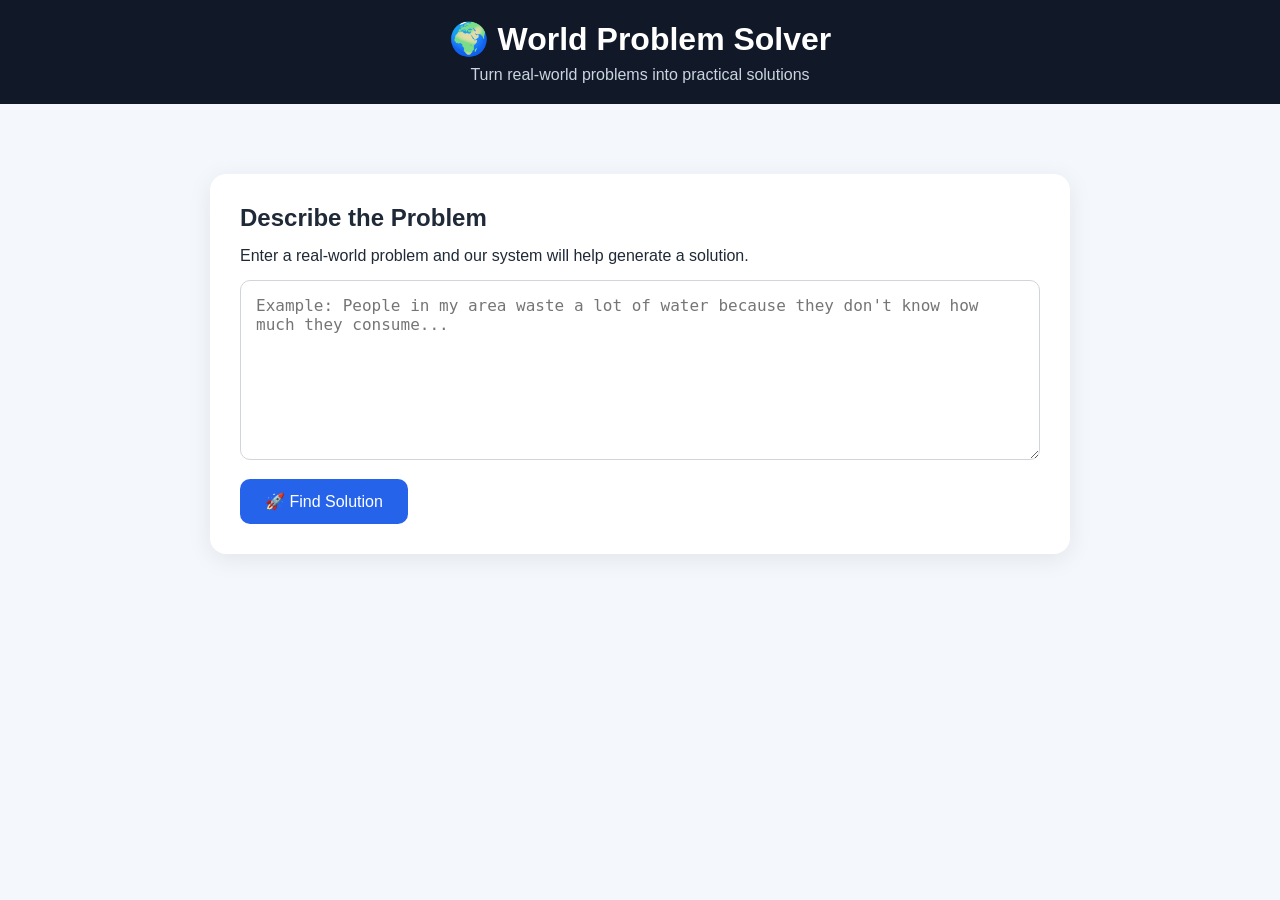
==== world problem solve/index.html @ 08697c24 "Initial commit" ====
<!DOCTYPE html>
<html lang="en">
<head>
    <meta charset="UTF-8">
    <meta name="viewport" content="width=device-width, initial-scale=1.0">

    <title>World Problem Solver</title>

    <style>
        * {
            box-sizing: border-box;
            margin: 0;
            padding: 0;
        }

        body {
            font-family: Arial, sans-serif;
            background: #f4f7fb;
            color: #1f2937;
        }

        header {
            background: #111827;
            color: white;
            padding: 20px;
            text-align: center;
        }

        header h1 {
            font-size: 32px;
        }

        header p {
            margin-top: 8px;
            color: #cbd5e1;
        }

        .container {
            max-width: 900px;
            margin: 50px auto;
            padding: 20px;
        }

        .card {
            background: white;
            padding: 30px;
            border-radius: 16px;
            box-shadow: 0 5px 25px rgba(0,0,0,0.08);
        }

        h2 {
            margin-bottom: 15px;
        }

        textarea {
            width: 100%;
            min-height: 180px;
            padding: 15px;
            border: 1px solid #d1d5db;
            border-radius: 10px;
            font-size: 16px;
            resize: vertical;
        }

        button {
            margin-top: 15px;
            padding: 13px 25px;
            border: none;
            border-radius: 10px;
            background: #2563eb;
            color: white;
            font-size: 16px;
            cursor: pointer;
        }

        button:hover {
            background: #1d4ed8;
        }

        #result {
            margin-top: 25px;
            padding: 20px;
            background: #f1f5f9;
            border-radius: 10px;
            display: none;
        }
    </style>
</head>

<body>

    <header>
        <h1>🌍 World Problem Solver</h1>
        <p>Turn real-world problems into practical solutions</p>
    </header>

    <div class="container">

        <div class="card">

            <h2>Describe the Problem</h2>

            <p style="margin-bottom: 15px;">
                Enter a real-world problem and our system will help generate a solution.
            </p>

            <textarea
                id="problem"
                placeholder="Example: People in my area waste a lot of water because they don't know how much they consume..."
            ></textarea>

            <button onclick="findSolution()">
                🚀 Find Solution
            </button>

            <div id="result"></div>

        </div>

    </div>

    <script>
        async function findSolution() {

            const problem = document.getElementById("problem").value;
            const result = document.getElementById("result");

            if (problem.trim() === "") {
                alert("Please describe a problem first.");
                return;
            }

            result.style.display = "block";
            result.innerHTML = "⏳ Finding solution...";

            try {

                const response = await fetch("/solve", {
                    method: "POST",
                    headers: {
                        "Content-Type": "application/json"
                    },
                    body: JSON.stringify({
                        problem: problem
                    })
                });

                const data = await response.json();

                if (!response.ok) {
                    result.innerHTML =
                        "❌ " + (data.error || "Something went wrong.");
                    return;
                }

                result.innerHTML = `
                    <h2>💡 Solution</h2>

                    <p>
                        <strong>Problem:</strong>
                        ${data.problem}
                    </p>

                    <p>
                        <strong>Analysis:</strong>
                        ${data.analysis}
                    </p>

                    <p>
                        <strong>Solution:</strong>
                        ${data.solution}
                    </p>

                    <h3>Features</h3>

                    <ul>
                        ${data.features.map(
                            feature => `<li>${feature}</li>`
                        ).join("")}
                    </ul>
                `;

            } catch (error) {

                result.innerHTML =
                    "❌ Server se connection nahi ho raha.";

                console.error(error);
            }
        }
    </script>

</body>
</html>
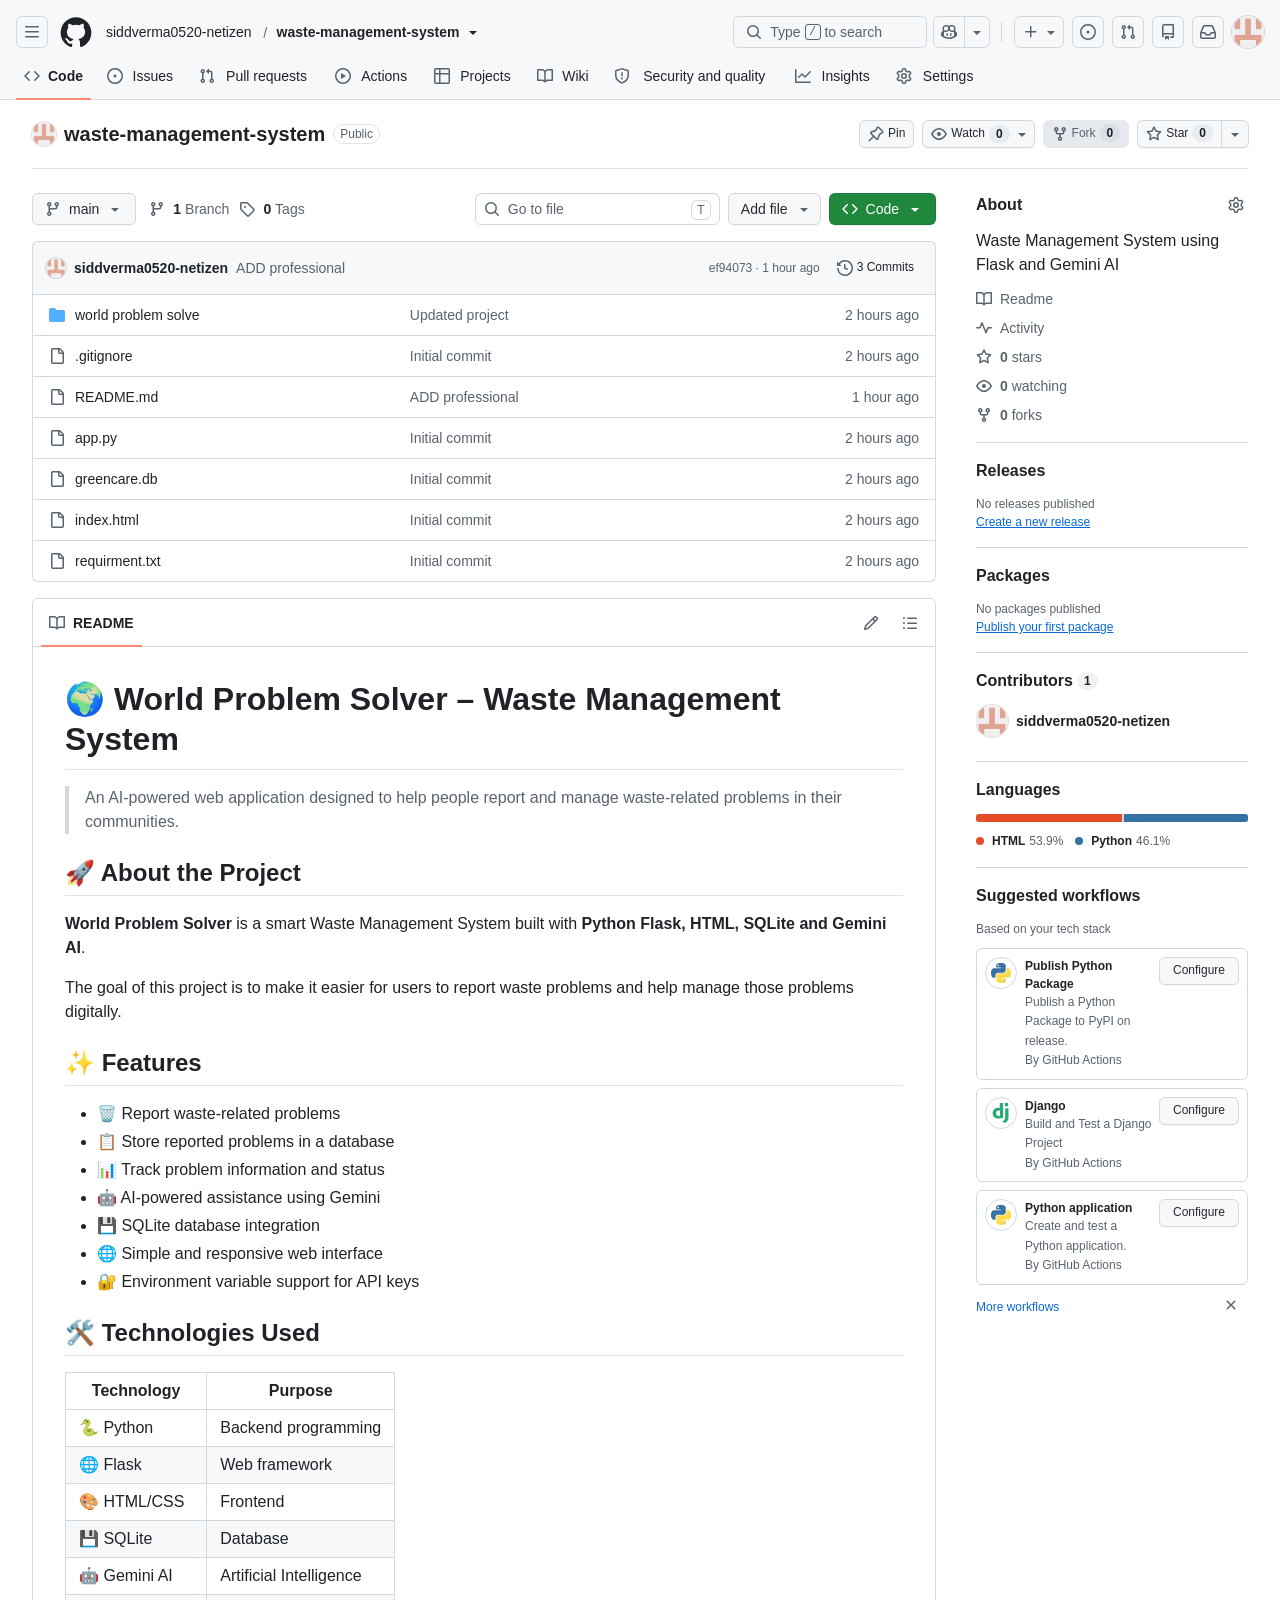
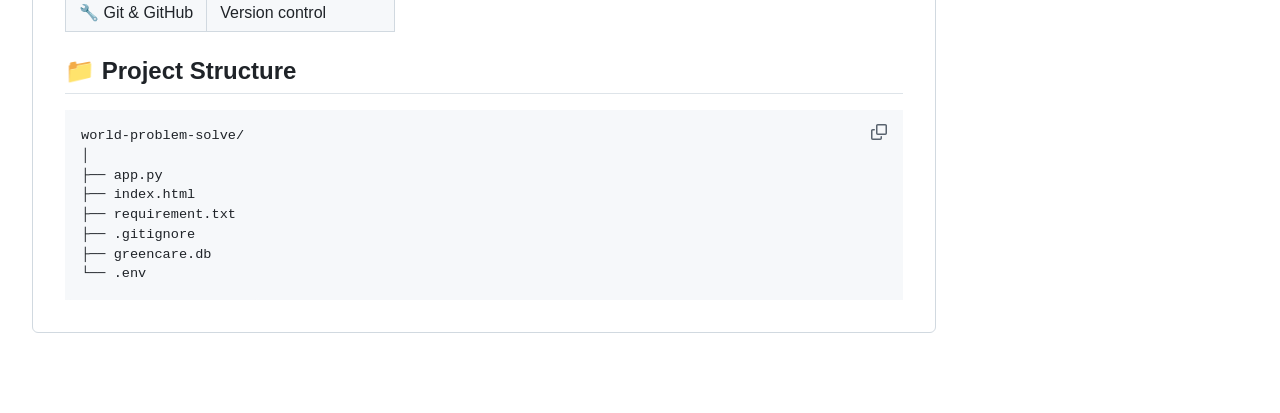
==== commit 452a483f: "Update GreenCare smart waste management project" ====
--- a/world problem solve/index.html
+++ b/world problem solve/index.html
@@ -1,194 +1,786 @@
 <!DOCTYPE html>
-<html lang="en">
-<head>
-    <meta charset="UTF-8">
-    <meta name="viewport" content="width=device-width, initial-scale=1.0">
-
-    <title>World Problem Solver</title>
+<!-- saved from url=(0074)https://github.com/siddverma0520-netizen/waste-management-system/tree/main -->
+<html lang="en" data-color-mode="auto" data-light-theme="light" data-dark-theme="dark" data-a11y-animated-images="system" data-a11y-link-underlines="true" data-turbo-loaded="" class="js-focus-visible" data-js-focus-visible=""><head><meta http-equiv="Content-Type" content="text/html; charset=UTF-8"><style type="text/css">.turbo-progress-bar {
+  position: fixed;
+  display: block;
+  top: 0;
+  left: 0;
+  height: 3px;
+  background: #0076ff;
+  z-index: 2147483647;
+  transition:
+    width 300ms ease-out,
+    opacity 150ms 150ms ease-in;
+  transform: translate3d(0, 0, 0);
+}
+</style><style>
+:root {
+  --fontStack-monospace: "Monaspace Neon", ui-monospace, SFMono-Regular, SF Mono, Menlo, Consolas, Liberation Mono, monospace !important;
+}
+</style>
+
+
+
+
+  
+    
+  <link rel="dns-prefetch" href="https://github.githubassets.com/">
+  <link rel="dns-prefetch" href="https://avatars.githubusercontent.com/">
+  <link rel="dns-prefetch" href="https://github-cloud.s3.amazonaws.com/">
+  <link rel="dns-prefetch" href="https://user-images.githubusercontent.com/">
+  <link rel="preconnect" href="https://github.githubassets.com/" crossorigin="">
+  <link rel="preconnect" href="https://avatars.githubusercontent.com/">
+
+<script type="importmap">{"imports":{"react":"https://github.githubassets.com/assets/react-e27d1b3e03961e68.js","react-dom":"https://github.githubassets.com/assets/react-dom-e5fd46a22d5c4058.js","react-dom/client":"https://github.githubassets.com/assets/react-dom-client-1b4a3ee065998cea.js","react-is":"https://github.githubassets.com/assets/react-is-e0b593954b4706d8.js","react-reconciler":"https://github.githubassets.com/assets/react-reconciler-8e99e505c4429605.js","react/compiler-runtime":"https://github.githubassets.com/assets/react-compiler-runtime-4610bd6d3de9c049.js","react/jsx-dev-runtime":"https://github.githubassets.com/assets/react-jsx-dev-runtime-ea55d68667d559e5.js","react/jsx-runtime":"https://github.githubassets.com/assets/react-jsx-runtime-4915cb0f5b3aff04.js","scheduler":"https://github.githubassets.com/assets/scheduler-58b860b049ca307c.js"}}</script>
+<meta name="react-profiling" content="0" data-turbo-transient="true">
+<meta name="react-import-map" content="react,react-dom,react-dom/client,react-dom/profiling,react-is,react-reconciler,react/compiler-runtime,react/jsx-dev-runtime,react/jsx-runtime,scheduler@777f63f87cd0" data-turbo-track="reload">
+<link crossorigin="anonymous" rel="modulepreload" href="https://github.githubassets.com/assets/react-e27d1b3e03961e68.js">
+<link crossorigin="anonymous" rel="modulepreload" href="https://github.githubassets.com/assets/react-compiler-runtime-4610bd6d3de9c049.js">
+<link crossorigin="anonymous" rel="modulepreload" href="https://github.githubassets.com/assets/scheduler-58b860b049ca307c.js">
+<link crossorigin="anonymous" rel="modulepreload" href="https://github.githubassets.com/assets/react-dom-e5fd46a22d5c4058.js">
+<link crossorigin="anonymous" rel="modulepreload" href="https://github.githubassets.com/assets/react-dom-client-1b4a3ee065998cea.js">
+<link crossorigin="anonymous" rel="modulepreload" href="https://github.githubassets.com/assets/react-is-e0b593954b4706d8.js">
+<link crossorigin="anonymous" rel="modulepreload" href="https://github.githubassets.com/assets/react-jsx-runtime-4915cb0f5b3aff04.js">
+<link crossorigin="anonymous" rel="modulepreload" href="https://github.githubassets.com/assets/react-reconciler-8e99e505c4429605.js">
+
+  
+
+
+  <link crossorigin="anonymous" media="all" rel="stylesheet" href="./index_files/light-99f877e9ddfc0e51.css"><link crossorigin="anonymous" media="all" rel="stylesheet" href="./index_files/dark-79ad2ace604703b3.css"><link data-color-theme="light_high_contrast" crossorigin="anonymous" media="all" rel="stylesheet" data-href="https://github.githubassets.com/assets/light_high_contrast-48fdd0811afbab3c.css"><link data-color-theme="light_colorblind" crossorigin="anonymous" media="all" rel="stylesheet" data-href="https://github.githubassets.com/assets/light_colorblind-f4bf1142976e4bbf.css"><link data-color-theme="light_colorblind_high_contrast" crossorigin="anonymous" media="all" rel="stylesheet" data-href="https://github.githubassets.com/assets/light_colorblind_high_contrast-f661b49995ba0bd8.css"><link data-color-theme="light_tritanopia" crossorigin="anonymous" media="all" rel="stylesheet" data-href="https://github.githubassets.com/assets/light_tritanopia-0b38d22346321c92.css"><link data-color-theme="light_tritanopia_high_contrast" crossorigin="anonymous" media="all" rel="stylesheet" data-href="https://github.githubassets.com/assets/light_tritanopia_high_contrast-f1c62c9e70259b9f.css"><link data-color-theme="dark_high_contrast" crossorigin="anonymous" media="all" rel="stylesheet" data-href="https://github.githubassets.com/assets/dark_high_contrast-24484a076f02295f.css"><link data-color-theme="dark_colorblind" crossorigin="anonymous" media="all" rel="stylesheet" data-href="https://github.githubassets.com/assets/dark_colorblind-f50cacf0a86b9929.css"><link data-color-theme="dark_colorblind_high_contrast" crossorigin="anonymous" media="all" rel="stylesheet" data-href="https://github.githubassets.com/assets/dark_colorblind_high_contrast-e61d4f4ca17852c2.css"><link data-color-theme="dark_tritanopia" crossorigin="anonymous" media="all" rel="stylesheet" data-href="https://github.githubassets.com/assets/dark_tritanopia-39c10993d5603fac.css"><link data-color-theme="dark_tritanopia_high_contrast" crossorigin="anonymous" media="all" rel="stylesheet" data-href="https://github.githubassets.com/assets/dark_tritanopia_high_contrast-73236c840c0c7d90.css"><link data-color-theme="dark_dimmed" crossorigin="anonymous" media="all" rel="stylesheet" data-href="https://github.githubassets.com/assets/dark_dimmed-0de76f07cc035b10.css"><link data-color-theme="dark_dimmed_high_contrast" crossorigin="anonymous" media="all" rel="stylesheet" data-href="https://github.githubassets.com/assets/dark_dimmed_high_contrast-fd1500c8744e40d6.css">
+
+  <style type="text/css">
+    :root {
+      --tab-size-preference: 4;
+    }
+
+    pre, code {
+      tab-size: var(--tab-size-preference);
+    }
+  </style>
+
+    <link crossorigin="anonymous" media="all" rel="stylesheet" href="./index_files/primer-primitives-ed9ca172356fd545.css">
+    <link crossorigin="anonymous" media="all" rel="stylesheet" href="./index_files/primer-tailwind-compatible-ec7f30b2efac8de6.css">
+    <link crossorigin="anonymous" media="all" rel="stylesheet" href="./index_files/global-54ba76e934a49d7c.css">
+    <link crossorigin="anonymous" media="all" rel="stylesheet" href="./index_files/github-7338c07b3a07b8be.css">
+    <link crossorigin="anonymous" media="all" rel="stylesheet" href="./index_files/tailwind-ae55fd5ac3da3ac0.css">
+  <link crossorigin="anonymous" media="all" rel="stylesheet" href="./index_files/repository-11ee8a031c040c1a.css">
+<link crossorigin="anonymous" media="all" rel="stylesheet" href="./index_files/code-2d56bdb0166c0238.css">
+
+  
+
+  <script type="application/json" id="client-env">{"locale":"en","featureFlags":["actions_enable_background_steps","actions_new_hosted_runner_image_select_sizes_and_versions","actions_workflow_language_service_allow_case_function","activity_diff_file_tree","activity_repos_file_tree","activity_repos_overview_header","activity_repos_overview_sidebar","agent_author_search_expansion","agent_author_search_expansion_ui_pulls","alternate_user_config_repo","async_conversion_coverage_enabled","billing_billable_licenses_cost_center_bucket_fix","billing_budget_expiration","billing_cost_center_list_assigned_resources","billing_discount_threshold_notification","ccr_implement_suggestion_refresh","code_quality_enablement_banner_targeting","code_quality_remove_preview","code_view_checks_live_updates","code_view_raf_sticky_lines","codemirror_inp_optimizations","codespaces_prebuild_region_target_update","coding_agent_third_party_model_ui","copilot_agent_snippy","copilot_api_agentic_issue_marshal_yaml","copilot_automation_repo_mcp_servers","copilot_automations_pagination","copilot_base_model_policy_row","copilot_chat_auto_mode_v2","copilot_chat_clear_model_selection_for_default_change","copilot_chat_disable_model_picker_while_streaming","copilot_chat_increase_token_padding","copilot_chat_vision_dotcom_chat_ga_gate","copilot_css_textarea_autosize","copilot_custom_copilots","copilot_custom_copilots_feature_preview","copilot_duplicate_thread","copilot_extensions_removal_on_marketplace","copilot_fix_failed_workflows_all_skus","copilot_hide_hovercard","copilot_immersive_task_hyperlinking","copilot_issue_list_show_more","copilot_mc_cli_resume_any_users_task","copilot_mission_control_agent_merge_fix_ci","copilot_mission_control_agent_merge_resolve_conflicts","copilot_mission_control_early_stop","copilot_mission_control_managed_sandbox_environments","copilot_mission_control_needs_attention","copilot_mission_control_reasoning_effort","copilot_mission_control_sandbox_remote_bypass","copilot_mission_control_task_alive_updates","copilot_mission_control_task_sharing","copilot_org_policy_page_focus_mode","copilot_share_active_subthread","copilot_spaces_ga","copilot_spaces_individual_policies_ga","copilot_swe_agent_authorization_status_ui","copilot_swe_agent_automation_resource_scoped_writes","copilot_swe_agent_hide_model_picker_if_only_auto","copilot_swe_agent_issue_comment_trigger","copilot_swe_agent_pr_comment_model_picker","copilot_swe_agent_pull_request_comment_trigger","copilot_swe_agent_pull_request_merged_trigger","copilot_swe_agent_pull_request_opened_trigger","copilot_swe_agent_pull_request_synchronize_trigger","copilot_swe_agent_use_subagents","copilot_task_api_github_rest_style","copilot_task_scoped_alive_channel","copilot_token_based_billing","copilot_unconfigured_is_inherited","copilot_user_can_upgrade_plan_field","copilot_workbench_sunset_redirect","dashboard_indexeddb_caching","dashboard_lists_max_age_filter","dashboard_universe_2025","dashboard_universe_2025_feedback_dialog","datadog_rum","fgpat_permissions_selector_redesign","glc_code_quality_repo_settings_workflow_config","hyperspace_2025_logged_out_batch_1","hyperspace_2025_logged_out_batch_2","hyperspace_2025_logged_out_batch_3","in_product_messaging_datadog_monitoring","ipm_ubb_individual_budget_banner","issue_fields_multi_select","issue_inline_avatars","issue_pinned_views","issue_pinned_views_team_vs_personal","issue_relative_time_micro","issues_dashboard_sso_structured_errors","issues_expanded_file_types","issues_hide_closed_sub_issues","issues_index_data_router","issues_index_data_router_preheating","issues_index_query_persistence","issues_lazy_load_comment_box_suggestions","issues_react_chrome_container_query_fix","issues_react_include_bots_in_pickers","issues_react_ui_feedback","labels_archiving","labels_archiving_info","landing_pages_ninetailed","lifecycle_label_name_updates","marketing_cookie_consent_banner","marketing_pages_search_explore_provider","memex_default_issue_create_repository","memex_live_update_hovercard","memex_mwl_filter_field_delimiter","memex_remove_deprecated_type_issue","memex_roadmap_drag_style","merge_queue_restricted_pushers_warning","merge_status_header_feedback","mergeability_refetch_dedupe","milestone_closed_issues_prioritization","octocaptcha_origin_optimization","pr_sfv_new_diff_fetch","primer_react_css_anchor_positioning","primer_react_merged_forwarded_refs","prs_copilot_app_open_action","prs_css_anchor_positioning","prs_docked_comments_replies","prs_thread_reply_as_primary_action","prs_timeline_filters","prx_files","pull_request_copilot_attribution_header","pull_request_files_virtualization","pull_request_overview_panel_edit_description","pull_request_persister","pull_request_stacks_feedback_dialog","pull_request_virtualization_image_estimate","pull_request_virtualization_loader_batching","pull_request_virtualization_scroll_compensation","pull_request_virtualization_scroll_intent","quick_search_lazy_suggestions","react_blob_isolate_code_lines","react_blob_overlay","react_blob_ssr_content_visibility","react_data_router_tanstack_allowed","react_query_props_with_key","react_sandbox_future_tanstack","repo_app_turbo","repo_issues_sidebar_layout","repo_pulls_dashboard_declutter","repo_pulls_dashboard_ga","repo_pulls_dashboard_persistence","repo_pulls_dashboard_sidebar_links","repo_pulls_dashboard_surface","repos_contributors_limited_default_range","repository_suggester_elastic_search","review_involves_filter","rule_ignored_file_paths","rulesets_actor_list_editor","sample_network_conn_type","sanitize_preset_math_renderer","security_center_artifact_filters_popover","see_who_reacted","semantic_similarity_duplicate_issue_detection","session_logs_ungroup_reasoning_text","set_sha256_on_repo_creation_form","site_banner_desktop_copilot_app","site_ghca_pixel_mona","site_github_app_ga_page","site_github_app_ga_page_highlight","site_github_app_mobile_native_share","site_global_banner_dev_days_attendee","site_global_banner_learn_copilot_sdk","site_global_nav_spark_models_removed","speculation_rules_ui_service","suggest_custom_property_values_copilot","suppress_automated_browser_vitals","swp_forms_disable_octocaptcha","thread_resolution_reason","track_notifications_settings_usage","ui_route_code_view","ui_route_repos","unified_batch_pr_comments","universe26_banners_septsession","update_issue_suggestions","viewscreen_sandbox","warn_inaccessible_attachments","webp_support","workstream_plugin_bootstrap"],"login":"siddverma0520-netizen","githubDomain":"https://github.com","copilotApiOverrideUrl":"https://api.individual.githubcopilot.com","cmcApiUrl":"https://api.github.com/cmc_internal/api"}</script>
+<script type="application/json" id="datadog-rum-config">{"version":1,"applicationId":"851db457-c3a9-463b-b2e5-906d1ef37118","clientToken":"[base64]","site":"datadoghq.com","service":"github-ui","env":"production","proxyUrl":"https://api.github.com/_private/browser/rum","sessionSampleRate":100.0,"profilingSampleRate":5.0}</script>
+<link crossorigin="anonymous" rel="modulepreload" href="https://github.githubassets.com/assets/wp-runtime-0e49c1df2aa5ecb0.js">
+<link crossorigin="anonymous" rel="modulepreload" href="https://github.githubassets.com/assets/app-foundation-69691b300d797200.js">
+<link crossorigin="anonymous" rel="modulepreload" href="https://github.githubassets.com/assets/app-runtime-9d34ae1c49571756.js">
+<link crossorigin="anonymous" rel="modulepreload" href="https://github.githubassets.com/assets/fetch-utilities-4b62182bc6e3c348.js">
+<link crossorigin="anonymous" rel="modulepreload" href="https://github.githubassets.com/assets/ser-91fba67ac4479923.js">
+<link crossorigin="anonymous" rel="modulepreload" href="https://github.githubassets.com/assets/tp-18fbcd3be071aa02.js">
+<script crossorigin="anonymous" type="module" src="./index_files/environment-a359b8248458b195.js.download" defer="defer"></script>
+<link crossorigin="anonymous" media="all" rel="stylesheet" href="./index_files/app-runtime.c97ea7e7b9bd7544.module.css">
+<link crossorigin="anonymous" rel="modulepreload" href="https://github.githubassets.com/assets/catalyst-86a8f5de995615f8.js">
+<link crossorigin="anonymous" rel="modulepreload" href="https://github.githubassets.com/assets/selector-observer-e88088f989b27670.js">
+<link crossorigin="anonymous" rel="modulepreload" href="https://github.githubassets.com/assets/relative-time-element-fa0968675d128a19.js">
+<link crossorigin="anonymous" rel="modulepreload" href="https://github.githubassets.com/assets/by-6b3c07383371bf58.js">
+<link crossorigin="anonymous" rel="modulepreload" href="https://github.githubassets.com/assets/ja9-36f036c13c2e3a4c.js">
+<link crossorigin="anonymous" rel="modulepreload" href="https://github.githubassets.com/assets/kwb-985b266c34021458.js">
+<link crossorigin="anonymous" rel="modulepreload" href="https://github.githubassets.com/assets/r1-b075aab3204f32f9.js">
+<link crossorigin="anonymous" rel="modulepreload" href="https://github.githubassets.com/assets/jz5-7c5d1669717041f8.js">
+<link crossorigin="anonymous" rel="modulepreload" href="https://github.githubassets.com/assets/hj-5126390ff433704d.js">
+<link crossorigin="anonymous" rel="modulepreload" href="https://github.githubassets.com/assets/j05-1b324859b9512e2d.js">
+<script crossorigin="anonymous" type="module" src="./index_files/github-elements-e4ee10801f020844.js.download" defer="defer"></script>
+<script crossorigin="anonymous" type="module" src="./index_files/element-registry-6f4474a7d43d9827.js.download" defer="defer"></script>
+<link crossorigin="anonymous" rel="modulepreload" href="https://github.githubassets.com/assets/runtime-helpers-5ca1e1883536e092.js">
+<link crossorigin="anonymous" rel="modulepreload" href="https://github.githubassets.com/assets/aria-live-edd4f18194230d9e.js">
+<link crossorigin="anonymous" rel="modulepreload" href="https://github.githubassets.com/assets/hotkey-5109c77d7ac61078.js">
+<link crossorigin="anonymous" rel="modulepreload" href="https://github.githubassets.com/assets/react-core-682155419c984691.js">
+<link crossorigin="anonymous" rel="modulepreload" href="https://github.githubassets.com/assets/a9-059e9811745f26d7.js">
+<link crossorigin="anonymous" rel="modulepreload" href="https://github.githubassets.com/assets/ur-024971cb63acad59.js">
+<link crossorigin="anonymous" rel="modulepreload" href="https://github.githubassets.com/assets/4t-364e19c63d726e9a.js">
+<link crossorigin="anonymous" rel="modulepreload" href="https://github.githubassets.com/assets/6ny-c969fbae697a356f.js">
+<link crossorigin="anonymous" rel="modulepreload" href="https://github.githubassets.com/assets/yhq-3a209035a30b1a09.js">
+<link crossorigin="anonymous" rel="modulepreload" href="https://github.githubassets.com/assets/z1v-da5b33b877bfa358.js">
+<link crossorigin="anonymous" rel="modulepreload" href="https://github.githubassets.com/assets/wo-8044e1bac6e0c328.js">
+<link crossorigin="anonymous" rel="modulepreload" href="https://github.githubassets.com/assets/9y-cd2a0ff87351e9aa.js">
+<link crossorigin="anonymous" rel="modulepreload" href="https://github.githubassets.com/assets/j0-41a4cf04cbd99503.js">
+<link crossorigin="anonymous" rel="modulepreload" href="https://github.githubassets.com/assets/0p-81491ed0d9d666e2.js">
+<script crossorigin="anonymous" type="module" src="./index_files/behaviors-977c6a1b2eb46b3a.js.download" defer="defer"></script>
+<link crossorigin="anonymous" media="all" rel="stylesheet" href="./index_files/react-core.4a0933a4f8e47de3.module.css">
+<link crossorigin="anonymous" rel="modulepreload" href="https://github.githubassets.com/assets/n9c-16e227ac48072d2b.js">
+<script crossorigin="anonymous" type="module" src="./index_files/codespaces-a9374a94ead0a20a.js.download" defer="defer"></script>
+<link crossorigin="anonymous" rel="modulepreload" href="https://github.githubassets.com/assets/ic-991f04433f366e7b.js">
+<script crossorigin="anonymous" type="module" src="./index_files/repositories-7243791087a08cd7.js.download" defer="defer"></script>
+<script crossorigin="anonymous" type="module" src="./index_files/code-menu-00f9fbe67c82e2c4.js.download" defer="defer"></script>
+  
+  <link crossorigin="anonymous" rel="modulepreload" href="https://github.githubassets.com/assets/primer-react-266c7f3600a53b8a.js">
+<link crossorigin="anonymous" rel="modulepreload" href="https://github.githubassets.com/assets/ncx-9a860680a5f230b9.js">
+<link crossorigin="anonymous" rel="modulepreload" href="https://github.githubassets.com/assets/j6-363f0ebf4f62f310.js">
+<link crossorigin="anonymous" rel="modulepreload" href="https://github.githubassets.com/assets/t7l-bf6f21d7e7a43c35.js">
+<link crossorigin="anonymous" rel="modulepreload" href="https://github.githubassets.com/assets/4u-3fb51fd5b58f1705.js">
+<link crossorigin="anonymous" rel="modulepreload" href="https://github.githubassets.com/assets/ws-f1530f278b2b86e5.js">
+<link crossorigin="anonymous" rel="modulepreload" href="https://github.githubassets.com/assets/s07-40c12c0b9c65754d.js">
+<link crossorigin="anonymous" rel="modulepreload" href="https://github.githubassets.com/assets/n4u-6317ce1c31aed1db.js">
+<link crossorigin="anonymous" rel="modulepreload" href="https://github.githubassets.com/assets/j8-275aa078fdc35661.js">
+<link crossorigin="anonymous" rel="modulepreload" href="https://github.githubassets.com/assets/la-d2cd96f070e6b52a.js">
+<link crossorigin="anonymous" rel="modulepreload" href="https://github.githubassets.com/assets/wb-7be2a2dbb2126c50.js">
+<link crossorigin="anonymous" rel="modulepreload" href="https://github.githubassets.com/assets/u4s-e1b03c520769e58b.js">
+<link crossorigin="anonymous" rel="modulepreload" href="https://github.githubassets.com/assets/ad7-a8f276eb7d45b3e8.js">
+<link crossorigin="anonymous" rel="modulepreload" href="https://github.githubassets.com/assets/w4-b7e7b91d8bc34ed2.js">
+<link crossorigin="anonymous" rel="modulepreload" href="https://github.githubassets.com/assets/ojg-6604ac9ae112ae6a.js">
+<link crossorigin="anonymous" rel="modulepreload" href="https://github.githubassets.com/assets/gzu-b0e631d87d54c83d.js">
+<link crossorigin="anonymous" rel="modulepreload" href="https://github.githubassets.com/assets/bi0-a78ba744687848c2.js">
+<link crossorigin="anonymous" rel="modulepreload" href="https://github.githubassets.com/assets/on-898389fbf97246b6.js">
+<link crossorigin="anonymous" rel="modulepreload" href="https://github.githubassets.com/assets/b1-a53093be1dda5853.js">
+<link crossorigin="anonymous" rel="modulepreload" href="https://github.githubassets.com/assets/0l5-d2057e622f6442d6.js">
+<link crossorigin="anonymous" rel="modulepreload" href="https://github.githubassets.com/assets/c2z-c10e51960850b47e.js">
+<link crossorigin="anonymous" rel="modulepreload" href="https://github.githubassets.com/assets/f9-038758dcbfe08dab.js">
+<link crossorigin="anonymous" rel="modulepreload" href="https://github.githubassets.com/assets/sp-741a59f220bc8fca.js">
+<link crossorigin="anonymous" rel="modulepreload" href="https://github.githubassets.com/assets/0k-b7df0a74912a42bf.js">
+<link crossorigin="anonymous" rel="modulepreload" href="https://github.githubassets.com/assets/og-72a377e4a14147a1.js">
+<link crossorigin="anonymous" rel="modulepreload" href="https://github.githubassets.com/assets/b9-4fd36ab02c30bf52.js">
+<link crossorigin="anonymous" rel="modulepreload" href="https://github.githubassets.com/assets/ec-cbba6ef3015afe55.js">
+<link crossorigin="anonymous" rel="modulepreload" href="https://github.githubassets.com/assets/dsj-cb1e4ddbce4f007b.js">
+<link crossorigin="anonymous" rel="modulepreload" href="https://github.githubassets.com/assets/du-9695d8032ef894d8.js">
+<link crossorigin="anonymous" rel="modulepreload" href="https://github.githubassets.com/assets/20-0591acfe230f4c33.js">
+<link crossorigin="anonymous" rel="modulepreload" href="https://github.githubassets.com/assets/ql0-d154b9935a526802.js">
+<link crossorigin="anonymous" rel="modulepreload" href="https://github.githubassets.com/assets/wp-9f5235d335ab624b.js">
+<link crossorigin="anonymous" rel="modulepreload" href="https://github.githubassets.com/assets/gc4-2487b0aac2401bb1.js">
+<link crossorigin="anonymous" rel="modulepreload" href="https://github.githubassets.com/assets/uwi-5f891f97d90c7d42.js">
+<link crossorigin="anonymous" rel="modulepreload" href="https://github.githubassets.com/assets/th-5bd53302e6db9640.js">
+<link crossorigin="anonymous" rel="modulepreload" href="https://github.githubassets.com/assets/7cw-bd83282679153bed.js">
+<link crossorigin="anonymous" rel="modulepreload" href="https://github.githubassets.com/assets/1h-21d80ca86288dc09.js">
+<link crossorigin="anonymous" rel="modulepreload" href="https://github.githubassets.com/assets/hrn-4ce15d4b78df776c.js">
+<link crossorigin="anonymous" rel="modulepreload" href="https://github.githubassets.com/assets/8u-60a1b724e3da8ce5.js">
+<link crossorigin="anonymous" rel="modulepreload" href="https://github.githubassets.com/assets/40-0b2be0da8366d3b3.js">
+<link crossorigin="anonymous" rel="modulepreload" href="https://github.githubassets.com/assets/y8-e5d822e97df8fa57.js">
+<link crossorigin="anonymous" rel="modulepreload" href="https://github.githubassets.com/assets/xc-065e7847e4da513d.js">
+<link crossorigin="anonymous" rel="modulepreload" href="https://github.githubassets.com/assets/7o-1da8cccac226f750.js">
+<script crossorigin="anonymous" type="module" src="./index_files/code-view-f7b7e5091894b9db.js.download" defer="defer"></script>
+<link crossorigin="anonymous" media="all" rel="stylesheet" href="./index_files/primer-react-css.46296dcf75e7a0b0.module.css">
+<link crossorigin="anonymous" media="all" rel="stylesheet" href="./index_files/ql0.bdd6be015c087bbc.module.css">
+<link crossorigin="anonymous" media="all" rel="stylesheet" href="./index_files/1h.89f839adbc6b191e.module.css">
+<link crossorigin="anonymous" media="all" rel="stylesheet" href="./index_files/xc.877a51df9233c9c4.module.css">
+<link crossorigin="anonymous" media="all" rel="stylesheet" href="./index_files/7o.472d89161e62ff5e.module.css">
+<link crossorigin="anonymous" media="all" rel="stylesheet" href="./index_files/code-view.c5281348d4ac30cb.module.css">
+
+
+  <title>siddverma0520-netizen/waste-management-system: Waste Management System using Flask and Gemini AI</title>
+
+
+
+  <meta name="route-pattern" content="/:user_id/:repository/tree/*name(/*path)" data-turbo-transient="">
+  <meta name="route-controller" content="files" data-turbo-transient="">
+  <meta name="route-action" content="disambiguate" data-turbo-transient="">
+  <meta name="fetch-nonce" content="v2:06ab20b6-122e-c5e7-affd-63e3a423ca1f">
+
+    
+  <meta name="current-catalog-service-hash" content="f3abb0cc802f3d7b95fc8762b94bdcb13bf39634c40c357301c4aa1d67a256fb">
+
+
+  <meta name="request-id" content="F79A:112B3C:481F67:5D1C6E:6ABDD630" data-turbo-transient="true"><meta name="html-safe-nonce" content="7fb7d1ad74525570be4ebf989dbd92e356b430f7ffac14707193e61c7567699a" data-turbo-transient="true"><meta name="visitor-payload" content="[base64]" data-turbo-transient="true"><meta name="visitor-hmac" content="e573b5d49038808f3549b30cec44ce4f37e4224b268d46f08493265cb375d06f" data-turbo-transient="true">
+
+
+    <meta name="hovercard-subject-tag" content="repository:1398228949" data-turbo-transient="">
+
+
+  <meta name="github-keyboard-shortcuts" content="repository,source-code,file-tree,copilot" data-turbo-transient="true">
+  
+
+  <meta name="selected-link" value="repo_source" data-turbo-transient="">
+  <link rel="assets" href="https://github.githubassets.com/">
+
+    <meta name="google-site-verification" content="Apib7-x98H0j5cPqHWwSMm6dNU4GmODRoqxLiDzdx9I">
+
+<meta name="octolytics-url" content="https://collector.github.com/github/collect"><meta name="octolytics-actor-id" content="333058271"><meta name="octolytics-actor-login" content="siddverma0520-netizen"><meta name="octolytics-actor-hash" content="1a26819507b2f86c2bf9117ee4e5a2b6aace8df2d6ada7d1f01badd78f6c877e">
+
+
+
+
+
+  <meta name="analytics-location" content="/&lt;user-name&gt;/&lt;repo-name&gt;" data-turbo-transient="true">
+
+  
+
+
+
+
+    <meta name="user-login" content="siddverma0520-netizen">
+
+  <link rel="sudo-modal" href="https://github.com/sessions/sudo_modal">
+
+    <meta name="viewport" content="width=device-width">
+
+    
+
+      <meta name="description" content="Waste Management System using Flask and Gemini AI. Contribute to siddverma0520-netizen/waste-management-system development by creating an account on GitHub.">
+
+      <link rel="search" type="application/opensearchdescription+xml" href="https://github.com/opensearch.xml" title="GitHub">
+
+    <link rel="fluid-icon" href="https://github.com/fluidicon.png" title="GitHub">
+    <meta property="fb:app_id" content="1401488693436528">
+    <meta name="apple-itunes-app" content="app-id=1477376905, app-argument=https://github.com/siddverma0520-netizen/waste-management-system/tree/main">
+
+      <meta name="twitter:image" content="https://opengraph.githubassets.com/71317ff189fe40005d008d31356db223176b2d6730bd294e1e26684dba6cdd69/siddverma0520-netizen/waste-management-system"><meta name="twitter:site" content="@github"><meta name="twitter:card" content="summary_large_image"><meta name="twitter:title" content="siddverma0520-netizen/waste-management-system: Waste Management System using Flask and Gemini AI"><meta name="twitter:description" content="Waste Management System using Flask and Gemini AI. Contribute to siddverma0520-netizen/waste-management-system development by creating an account on GitHub.">
+  <meta property="og:image" content="https://opengraph.githubassets.com/71317ff189fe40005d008d31356db223176b2d6730bd294e1e26684dba6cdd69/siddverma0520-netizen/waste-management-system"><meta property="og:image:alt" content="Waste Management System using Flask and Gemini AI. Contribute to siddverma0520-netizen/waste-management-system development by creating an account on GitHub."><meta property="og:image:width" content="1200"><meta property="og:image:height" content="600"><meta property="og:site_name" content="GitHub"><meta property="og:type" content="object"><meta property="og:title" content="siddverma0520-netizen/waste-management-system: Waste Management System using Flask and Gemini AI"><meta property="og:url" content="https://github.com/siddverma0520-netizen/waste-management-system"><meta property="og:description" content="Waste Management System using Flask and Gemini AI. Contribute to siddverma0520-netizen/waste-management-system development by creating an account on GitHub.">
+  
+
+
+      <link rel="shared-web-socket" href="wss://alive.github.com/_sockets/u/333058271/ws?session=eyJ2IjoiVjMiLCJ1IjozMzMwNTgyNzEsInMiOjIzMjgzMTM5MTIsImMiOjMxNzI0NzE1NywidCI6MTc5MDgyNjA0Nn0=--0cd5660c7877775706583881ee62c291dde1fd4197a46e079f863b33f3502a7c" data-refresh-url="/_alive" data-session-id="2a7d9e887a2c85bbebdd09140d0a9f4e286c9b9572f0758871325c9d7cf911ca">
+
+      <link rel="service-worker-src" href="https://github.com/assets-cdn/worker/service-worker-1ad653f1b6189cb7.js?current_user=siddverma0520-netizen&amp;errors_url=https%3A%2F%2Fapi.github.com%2F_private%2Fbrowser%2Ferrors&amp;release=a6415d5eea580698e65fbbdad6c9be1802b92c99&amp;actor_id=333058271&amp;is_staff=false&amp;issues_index_data_router=1&amp;issue_viewer_data_router=0&amp;analytics_collector_url=https%3A%2F%2Fcollector.github.com%2Fgithub%2Fcollect">
+
+      <meta name="hostname" content="github.com">
+
+
+      <meta name="keyboard-shortcuts-preference" content="all">
+      <meta name="hovercards-preference" content="true">
+      <meta name="announcement-preference-hovercard" content="true">
+
+        <meta name="expected-hostname" content="github.com">
+
+
+  <meta http-equiv="x-pjax-version" content="dd5de3365023d0cbaaf8dec4cddf61285ce1d76e85a7238b067126cfa9adedf5" data-turbo-track="reload">
+  <meta http-equiv="x-pjax-csp-version" content="c4a65e47b0c850e1157ae8e66298070851d7e3b558038de5a3b4ff7a93e630ed" data-turbo-track="reload">
+  <meta http-equiv="x-pjax-css-version" content="4e64a97e5e886e99bcf47a5adeecf4c238f1ab18ffbc37e890c65003e5c96056" data-turbo-track="reload">
+  <meta http-equiv="x-pjax-js-version" content="d941649ca8db31bbd6c69866a87912756f4249a634d89936ec55759419faf660" data-turbo-track="reload">
+
+  <meta name="turbo-cache-control" content="no-preview" data-turbo-transient="">
+
+      <meta name="turbo-cache-control" content="no-cache" data-turbo-transient="">
+
+    <meta data-hydrostats="publish">
+
+  <meta name="go-import" content="github.com/siddverma0520-netizen/waste-management-system git https://github.com/siddverma0520-netizen/waste-management-system.git">
+
+  <meta name="octolytics-dimension-user_id" content="333058271"><meta name="octolytics-dimension-user_login" content="siddverma0520-netizen"><meta name="octolytics-dimension-repository_id" content="1398228949"><meta name="octolytics-dimension-repository_nwo" content="siddverma0520-netizen/waste-management-system"><meta name="octolytics-dimension-repository_public" content="true"><meta name="octolytics-dimension-repository_is_fork" content="false"><meta name="octolytics-dimension-repository_network_root_id" content="1398228949"><meta name="octolytics-dimension-repository_network_root_nwo" content="siddverma0520-netizen/waste-management-system">
+  <meta name="current-repo-nwo" content="siddverma0520-netizen/waste-management-system">
+
+
+
+    
+
+    <meta name="turbo-body-classes" content="logged-in env-production page-responsive text-rendering-optimize-speed">
+  <meta name="disable-turbo" content="false">
+
+
+  <meta name="browser-stats-url" content="https://api.github.com/_private/browser/stats">
+
+
+  <meta name="browser-errors-url" content="https://api.github.com/_private/browser/errors">
+
+  <meta name="release" content="a6415d5eea580698e65fbbdad6c9be1802b92c99" data-turbo-track="reload">
+  <meta name="ui-target" content="full">
+
+  <link rel="mask-icon" href="https://github.githubassets.com/assets/pinned-octocat-093da3e6fa40.svg" color="#000000">
+  <link rel="alternate icon" class="js-site-favicon" type="image/png" href="https://github.githubassets.com/favicons/favicon.png">
+  <link rel="icon" class="js-site-favicon" type="image/svg+xml" href="https://github.githubassets.com/favicons/favicon.svg" data-base-href="https://github.githubassets.com/favicons/favicon">
+
+<meta name="theme-color" content="#1e2327">
+<meta name="color-scheme" content="light dark">
+
+
+  <link rel="manifest" href="https://github.com/manifest.json" crossorigin="use-credentials">
+
+  <link rel="stylesheet" type="text/css" href="./index_files/kq9.8ad2074125dec7f9.module.css" crossorigin="anonymous"><link rel="stylesheet" type="text/css" href="./index_files/bv.5b4715ff20f105b2.module.css" crossorigin="anonymous"><link rel="stylesheet" type="text/css" href="./index_files/u2l.dafbf6f2ee8d9e14.module.css" crossorigin="anonymous"><meta name="github-code-view-meta-stats" id="github-code-view-meta-stats" data-hydrostats="publish"><link rel="stylesheet" type="text/css" href="./index_files/5j.552f29910a801124.module.css" crossorigin="anonymous"><link rel="stylesheet" type="text/css" href="./index_files/5r.aae84376abc656a1.module.css" crossorigin="anonymous"><link rel="stylesheet" type="text/css" href="./index_files/0l.5dc0ebbca53620b2.module.css" crossorigin="anonymous"><link rel="stylesheet" type="text/css" href="./index_files/fg.2616179aabbabe22.module.css" crossorigin="anonymous"><link rel="stylesheet" type="text/css" href="./index_files/m4.fec39dd01b1bfcab.module.css" crossorigin="anonymous"><link rel="stylesheet" type="text/css" href="./index_files/29.d55ed336d79f0913.module.css" crossorigin="anonymous"><link rel="stylesheet" type="text/css" href="./index_files/44.577ee944a2e3acc1.module.css" crossorigin="anonymous"><link rel="stylesheet" type="text/css" href="./index_files/01.489d51c8f6e18f7e.module.css" crossorigin="anonymous"><link rel="stylesheet" type="text/css" href="./index_files/u.d7bdfb98b5635c5f.module.css" crossorigin="anonymous"><link rel="stylesheet" type="text/css" href="./index_files/gq.d94644ccf6921768.module.css" crossorigin="anonymous"><link rel="stylesheet" type="text/css" href="./index_files/v.8df3b7f51c694b9a.module.css" crossorigin="anonymous"><link rel="stylesheet" type="text/css" href="./index_files/qt.3d45b7afb811d5e4.module.css" crossorigin="anonymous"><link rel="stylesheet" type="text/css" href="./index_files/u4.80c16aa364c36f2d.module.css" crossorigin="anonymous"><link rel="stylesheet" type="text/css" href="./index_files/ev.b2c010fedef29af1.module.css" crossorigin="anonymous"><link rel="stylesheet" type="text/css" href="./index_files/l.6a8a0ae3610135fe.module.css" crossorigin="anonymous"><link rel="stylesheet" type="text/css" href="./index_files/q.d5f056c7a1054742.module.css" crossorigin="anonymous"><link rel="stylesheet" type="text/css" href="./index_files/2k.b471314c8c3e8c10.module.css" crossorigin="anonymous"><link rel="stylesheet" type="text/css" href="./index_files/s.f6917eab64067c42.module.css" crossorigin="anonymous"><link rel="stylesheet" type="text/css" href="./index_files/l54.bdbedae52e46db2f.module.css" crossorigin="anonymous"><link rel="stylesheet" type="text/css" href="./index_files/yj.b2bf58cfba884626.module.css" crossorigin="anonymous"></head>
+
+  <body class="logged-in env-production page-responsive text-rendering-optimize-speed" style="word-wrap: break-word;">
+    <div data-turbo-body="" class="logged-in env-production page-responsive text-rendering-optimize-speed" style="word-wrap: break-word;">
+      <div id="__primerPortalRoot__" style="z-index: 1000; position: absolute; width: 100%;" data-turbo-permanent=""></div>
+      
+
+    <div class="position-relative header-wrapper js-header-wrapper ">
+      <a href="https://github.com/siddverma0520-netizen/waste-management-system/tree/main#start-of-content" data-skip-target-assigned="false" class="tmp-p-3 color-bg-accent-emphasis color-fg-on-emphasis show-on-focus js-skip-to-content">Skip to content</a>
+
+      <span data-view-component="true" class="progress-pjax-loader Progress position-fixed width-full">
+    <span style="width: 0%;" data-view-component="true" class="Progress-item progress-pjax-loader-bar left-0 top-0 color-bg-accent-emphasis"></span>
+</span>      
+      <link crossorigin="anonymous" rel="modulepreload" href="https://github.githubassets.com/assets/l7j-2ddd8b435dadae28.js" fetchpriority="low">
+<link crossorigin="anonymous" rel="modulepreload" href="https://github.githubassets.com/assets/keyboard-shortcuts-dialog-6de85417e41f0bdf.js" fetchpriority="low">
+<link crossorigin="anonymous" media="all" rel="stylesheet" href="./index_files/primer-react-css.46296dcf75e7a0b0.module.css">
+<link crossorigin="anonymous" media="all" rel="stylesheet" href="./index_files/keyboard-shortcuts-dialog.4606137fb4c2f31b.module.css">
+
+<react-partial partial-name="keyboard-shortcuts-dialog" data-ssr="false" data-attempted-ssr="false" data-react-profiling="false" data-catalyst="" class="loaded">
+  
+  <script type="application/json" data-target="react-partial.embeddedData">{"props":{"docsUrl":"https://docs.github.com/get-started/accessibility/keyboard-shortcuts"}}</script>
+  <div data-target="react-partial.reactRoot"><div class="d-none"></div></div>
+</react-partial>
+
+
+
+
+
+      
+
+          <link crossorigin="anonymous" rel="modulepreload" href="https://github.githubassets.com/assets/pw-4f91498888595802.js" fetchpriority="low">
+<link crossorigin="anonymous" rel="modulepreload" href="https://github.githubassets.com/assets/app-install-banner-partial-ecd579ea449cb473.js" fetchpriority="low">
+<link crossorigin="anonymous" media="all" rel="stylesheet" href="./index_files/primer-react-css.46296dcf75e7a0b0.module.css">
+<link crossorigin="anonymous" media="all" rel="stylesheet" href="./index_files/app-install-banner-partial.81263d4d2d708dba.module.css">
+
+<react-partial partial-name="app-install-banner-partial" data-ssr="false" data-attempted-ssr="false" data-react-profiling="false" data-catalyst="" class="loaded">
+  
+  <script type="application/json" data-target="react-partial.embeddedData">{"props":{}}</script>
+  <div data-target="react-partial.reactRoot"></div>
+</react-partial>
+
+
+          
+
+                  <link crossorigin="anonymous" rel="modulepreload" href="https://github.githubassets.com/assets/8t-354981527b09ffac.js" fetchpriority="low">
+<link crossorigin="anonymous" rel="modulepreload" href="https://github.githubassets.com/assets/dh-b2f3762e16cb5f15.js" fetchpriority="low">
+<link crossorigin="anonymous" rel="modulepreload" href="https://github.githubassets.com/assets/ry-9d5893b8c8da59ee.js" fetchpriority="low">
+<link crossorigin="anonymous" rel="modulepreload" href="https://github.githubassets.com/assets/2d5-0086723cb0da6f11.js" fetchpriority="low">
+<link crossorigin="anonymous" rel="modulepreload" href="https://github.githubassets.com/assets/mc-ca85f77d24bb7fac.js" fetchpriority="low">
+<link crossorigin="anonymous" rel="modulepreload" href="https://github.githubassets.com/assets/dgq-94d457d3e06b774f.js" fetchpriority="low">
+<link crossorigin="anonymous" rel="modulepreload" href="https://github.githubassets.com/assets/0w-7748d12d0a4ac314.js" fetchpriority="low">
+<link crossorigin="anonymous" rel="modulepreload" href="https://github.githubassets.com/assets/s80-60dce1ea17214afc.js" fetchpriority="low">
+<link crossorigin="anonymous" rel="modulepreload" href="https://github.githubassets.com/assets/af-dd319dc59c304f83.js" fetchpriority="low">
+<link crossorigin="anonymous" rel="modulepreload" href="https://github.githubassets.com/assets/t0-ba3694f373fc552d.js" fetchpriority="low">
+<link crossorigin="anonymous" rel="modulepreload" href="https://github.githubassets.com/assets/bn-90ed6f0ace539eca.js" fetchpriority="low">
+<link crossorigin="anonymous" rel="modulepreload" href="https://github.githubassets.com/assets/2j-91f7a06d8b49aa5e.js" fetchpriority="low">
+<link crossorigin="anonymous" rel="modulepreload" href="https://github.githubassets.com/assets/gez-cea3aa69f572483f.js" fetchpriority="low">
+<link crossorigin="anonymous" rel="modulepreload" href="https://github.githubassets.com/assets/h8-b9e0b2b9a23d6c43.js" fetchpriority="low">
+<link crossorigin="anonymous" rel="modulepreload" href="https://github.githubassets.com/assets/global-nav-bar-2d9a0b5dd7e185a9.js" fetchpriority="low">
+<link crossorigin="anonymous" media="all" rel="stylesheet" href="./index_files/primer-react-css.46296dcf75e7a0b0.module.css">
+<link crossorigin="anonymous" media="all" rel="stylesheet" href="./index_files/ql0.bdd6be015c087bbc.module.css">
+<link crossorigin="anonymous" media="all" rel="stylesheet" href="./index_files/global-nav-bar.27570aa881dc2c6b.module.css">
+
+<react-partial partial-name="global-nav-bar" data-ssr="true" data-attempted-ssr="true" data-react-profiling="false" data-catalyst="" class="loaded">
+  
+  <script type="application/json" data-target="react-partial.embeddedData">{"props":{"contextRegion":{"crumbs":[{"crumb_type":"user","label":"siddverma0520-netizen","is_root":false,"href":"/siddverma0520-netizen"},{"crumb_type":"repository","label":"waste-management-system","is_root":false,"href":"/siddverma0520-netizen/waste-management-system"}],"localNavigation":[{"id":"code","icon":"code","label":"Code","href":"/siddverma0520-netizen/waste-management-system","selectedLinks":["repo_source","repo_downloads","repo_commits","repo_releases","repo_tags","repo_branches","repo_packages","repo_deployments","repo_attestations"],"popoverTarget":false,"commandId":"repositories:go-to-code","reactNav":{"appTarget":"code-view","anchor":"code-view-repo-link"},"turboNav":{"frame":"repo-content-turbo-frame"}},{"id":"issues","icon":"issue-opened","label":"Issues","href":"/siddverma0520-netizen/waste-management-system/issues","selectedLinks":["repo_issues","repo_labels","repo_milestones"],"count":0,"popoverTarget":false,"commandId":"repositories:go-to-issues","reactNav":{"appTarget":"repo","anchor":null},"turboNav":{"frame":"repo-content-turbo-frame"}},{"id":"pull-requests","icon":"git-pull-request","label":"Pull requests","href":"/siddverma0520-netizen/waste-management-system/pulls","selectedLinks":["repo_pulls","checks"],"count":0,"popoverTarget":false,"commandId":"repositories:go-to-pull-requests","reactNav":{"appTarget":"repo","anchor":null},"turboNav":{"frame":"repo-content-turbo-frame"}},{"id":"actions","icon":"play","label":"Actions","href":"/siddverma0520-netizen/waste-management-system/actions","selectedLinks":["repo_actions"],"popoverTarget":false,"commandId":"repositories:go-to-actions","reactNav":{"appTarget":"actions-workflows","anchor":null},"turboNav":{"frame":"repo-content-turbo-frame"}},{"id":"projects","icon":"table","label":"Projects","href":"/siddverma0520-netizen/waste-management-system/projects","selectedLinks":["repo_projects","new_repo_project","repo_project"],"popoverTarget":false,"commandId":"repositories:go-to-projects","reactNav":{"appTarget":"repo","anchor":null},"turboNav":{"frame":"repo-content-turbo-frame"}},{"id":"wiki","icon":"book","label":"Wiki","href":"/siddverma0520-netizen/waste-management-system/wiki","selectedLinks":["repo_wiki"],"popoverTarget":false,"commandId":"repositories:go-to-wiki","reactNav":{"appTarget":null,"anchor":null},"turboNav":{"frame":"repo-content-turbo-frame"}},{"id":"security-and-quality","icon":"shield","label":"Security and quality","href":"/siddverma0520-netizen/waste-management-system/security","selectedLinks":["security","overview","alerts","policy","token_scanning","code_scanning"],"count":0,"popoverTarget":false,"commandId":"repositories:go-to-security","reactNav":{"appTarget":null,"anchor":null},"turboNav":{"frame":"repo-content-turbo-frame"}},{"id":"insights","icon":"graph","label":"Insights","href":"/siddverma0520-netizen/waste-management-system/pulse","selectedLinks":["repo_graphs","repo_contributors","dependency_graph","dependabot_updates","pulse","people","community"],"popoverTarget":false,"commandId":"repositories:go-to-insights","reactNav":{"appTarget":null,"anchor":null},"turboNav":{"frame":"repo-content-turbo-frame"}},{"id":"settings","icon":"gear","label":"Settings","href":"/siddverma0520-netizen/waste-management-system/settings","selectedLinks":["code_review_limits","code_quality","codespaces_repository_settings","collaborators","custom_tabs","hooks","integration_installations","interaction_limits","issue_template_editor","key_links_settings","license_policy","notifications","repo_announcements","repo_branch_settings","repo_custom_properties","repo_keys_settings","repo_pages_settings","repo_protected_tags_settings","repo_rule_insights","repo_rule_insights_dashboard","repo_rules_bypass_requests","repo_rulesets","repo_settings_copilot_coding_guidelines","repo_settings_copilot_content_exclusion","repo_settings_copilot_dreams","repo_settings_copilot_internet_access","repo_settings_copilot_mcp","repo_settings_copilot_swe_agent","repo_settings","repo_suggestions_settings","reported_content","repository_actions_settings_add_new_runner","repository_actions_settings_general","repository_actions_settings_runner_details","repository_actions_settings_runners","repository_actions_settings","repository_actions_settings_policies","repository_actions_settings_policies_insights","repository_actions_settings_oidc_configuration","repository_drives_settings","repository_environments","role_details","secrets_settings_actions","secrets_settings_agents","secrets_settings_codespaces","secrets_settings_dependabot","secrets","security_analysis","security_products"],"popoverTarget":false,"commandId":"repositories:go-to-settings","reactNav":{"appTarget":null,"anchor":null},"turboNav":{"frame":"repo-content-turbo-frame"}}],"localNavigationUpdateChannel":"eyJjIjoicmVwbzoxMzk4MjI4OTQ5OnVzZXI6MzMzMDU4MjcxOnNldHRpbmdzIiwidCI6MTc5MDgyNjA0Nn0=--5744d14ae70f9b2c1c3b67471afa2f5871aa0a4f2060113aa2c6e7dc9b2e7f30","selectedLink":null,"currentPath":"/siddverma0520-netizen/waste-management-system/tree/main"},"owner":{"login":"siddverma0520-netizen","name":null,"avatarUrl":"https://avatars.githubusercontent.com/u/333058271?v=4"},"headerLogo":{"href":"/","aria-label":"Homepage "},"notifications":{"indicatorMode":"none","websocketChannel":"eyJjIjoibm90aWZpY2F0aW9uLWNoYW5nZWQ6MzMzMDU4MjcxIiwidCI6MTc5MDgyNjA0Nn0=--83f837fe84318d3a3d7d9eef23f522054288180715b34f612567c12fa01d06c4","fetchIndicatorSrc":"/notifications/indicator","fetchIndicatorEnabled":true},"issues":{"href":"/issues"},"pulls":{"href":"/pulls"},"contributedRepos":{"href":"/repos"},"copilot":{"show":true,"showAgentsButton":false,"showRelaunchAnnouncement":false,"copilotChatUrl":"/github-copilot/chat?skip_anchor=true","copilotApiUrl":"https://api.individual.githubcopilot.com"},"search":{"show":true,"showCommandPalette":false,"isSearchPage":false,"isJumpToSearch":false,"searchContext":{"scope":"repo:siddverma0520-netizen/waste-management-system","current_repo_name":"waste-management-system","current_repo_nwo":"siddverma0520-netizen/waste-management-system","user_id":"siddverma0520-netizen"}},"enterpriseBar":{"show":false},"globalTransactionalMessage":[],"payloadsUrl":"/_global-navigation/payloads.json?can_toggle_site_admin_and_employee_status=0\u0026is_admin_mode_on=0\u0026is_ui_opted_out=0\u0026show_ui_opt_out=0\u0026v=5","contextRegionUrl":"/_global-navigation/context-region.json"}}</script>
+  <div data-target="react-partial.reactRoot"><link rel="preload" as="image" href="./index_files/333058271"><header aria-label="Global navigation menu" data-component="Stack" class="GlobalNav styles-module__appHeader__YzYWk prc-Stack-Stack-UQ9k6" data-gap="none" data-direction="vertical" data-align="stretch" data-wrap="nowrap" data-justify="start" data-padding="none"><div data-component="Stack" class="prc-Stack-Stack-UQ9k6" data-direction="horizontal" data-align="center" data-wrap="nowrap" data-justify="center" data-padding="none"><div data-testid="top-nav-left" data-component="Stack" class="styles-module__left__Fylw7 styles-module__withLocalNavigation__rjTJ_ prc-Stack-Stack-UQ9k6" data-gap="condensed" data-direction="horizontal" data-align="stretch" data-wrap="nowrap" data-justify="start" data-padding="normal"><div data-loading-wrapper="true"><button data-component="IconButton" type="button" aria-haspopup="dialog" class="prc-Button-ButtonBase-9n-Xk styles-module__appHeaderButton__axedQ prc-Button-IconButton-fyge7" data-loading="false" data-no-visuals="true" data-size="medium" data-variant="invisible" aria-labelledby="_R_1b5_"><svg data-component="Octicon" aria-hidden="true" focusable="false" class="octicon octicon-three-bars" viewBox="0 0 16 16" width="16" height="16" fill="currentColor" display="inline-block" overflow="visible" style="vertical-align:text-bottom"><path d="M1 2.75A.75.75 0 0 1 1.75 2h12.5a.75.75 0 0 1 0 1.5H1.75A.75.75 0 0 1 1 2.75Zm0 5A.75.75 0 0 1 1.75 7h12.5a.75.75 0 0 1 0 1.5H1.75A.75.75 0 0 1 1 7.75ZM1.75 12h12.5a.75.75 0 0 1 0 1.5H1.75a.75.75 0 0 1 0-1.5Z"></path></svg></button></div><span class="prc-TooltipV2-Tooltip-tLeuB" data-direction="s" data-component="Tooltip" aria-hidden="true" id="_R_1b5_" popover="auto">Open menu</span><div class="d-none"></div><a data-component="IconButton" type="button" class="prc-Button-ButtonBase-9n-Xk styles-module__appHeaderHome__nkA_U prc-Button-IconButton-fyge7" data-loading="false" data-no-visuals="true" data-size="medium" data-variant="invisible" aria-labelledby="_R_1j5_" href="https://github.com/" data-discover="true"><svg data-component="Octicon" aria-hidden="true" focusable="false" class="octicon octicon-mark-github" viewBox="0 0 24 24" width="32" height="32" fill="currentColor" display="inline-block" overflow="visible" style="vertical-align:text-bottom"><path d="M10.226 17.284c-2.965-.36-5.054-2.493-5.054-5.256 0-1.123.404-2.336 1.078-3.144-.292-.741-.247-2.314.09-2.965.898-.112 2.111.36 2.83 1.01.853-.269 1.752-.404 2.853-.404 1.1 0 1.999.135 2.807.382.696-.629 1.932-1.1 2.83-.988.315.606.36 2.179.067 2.942.72.854 1.101 2 1.101 3.167 0 2.763-2.089 4.852-5.098 5.234.763.494 1.28 1.572 1.28 2.807v2.336c0 .674.561 1.056 1.235.786 4.066-1.55 7.255-5.615 7.255-10.646C23.5 6.188 18.334 1 11.978 1 5.62 1 .5 6.188.5 12.545c0 4.986 3.167 9.12 7.435 10.669.606.225 1.19-.18 1.19-.786V20.63a2.9 2.9 0 0 1-1.078.224c-1.483 0-2.359-.808-2.987-2.313-.247-.607-.517-.966-1.034-1.033-.27-.023-.359-.135-.359-.27 0-.27.45-.471.898-.471.652 0 1.213.404 1.797 1.235.45.651.921.943 1.483.943.561 0 .92-.202 1.437-.719.382-.381.674-.718.944-.943"></path></svg></a><span class="prc-TooltipV2-Tooltip-tLeuB" data-direction="s" data-component="Tooltip" aria-hidden="true" popover="auto"><span id="_R_1j5_">Homepage <span class="prc-src-InternalVisuallyHidden-2YaI6">(<!-- -->g then d<!-- -->)</span></span><span class="prc-TooltipV2-KeybindingHintContainer-Ymj-3 prc-TooltipV2-HasTextBefore-fdOXj" aria-hidden="true" data-component="Tooltip.KeybindingHintContainer"><kbd class="prc-KeybindingHint-KeybindingHint-qpYIs prc-Text-Text-9mHv3" data-component="KeybindingHint" data-testid="keybinding-hint"><span class="prc-components-Chord-DdhWN prc-components-ChordOnEmphasis-O-4BS prc-components-ChordSmall-c-P-x prc-Text-Text-9mHv3" data-component="Text" data-kbd-chord="true"> <span class="prc-src-InternalVisuallyHidden-2YaI6">g</span><span aria-hidden="true">G</span></span><span class="prc-src-InternalVisuallyHidden-2YaI6">then</span> <span class="prc-components-Chord-DdhWN prc-components-ChordOnEmphasis-O-4BS prc-components-ChordSmall-c-P-x prc-Text-Text-9mHv3" data-component="Text" data-kbd-chord="true"> <span class="prc-src-InternalVisuallyHidden-2YaI6">d</span><span aria-hidden="true">D</span></span></kbd></span></span><div class="d-none"></div></div><div data-testid="top-nav-center" data-component="Stack" class="styles-module__center__R3QRv styles-module__withLocalNavigation__rjTJ_ prc-Stack-Stack-UQ9k6" data-gap="condensed" data-direction="horizontal" data-align="stretch" data-wrap="nowrap" data-justify="start" data-padding="normal"><nav class="styles-module__contextRegion__VbSp2 prc-Breadcrumbs-BreadcrumbsBase-3Gb-B" aria-label="Breadcrumbs" data-overflow="menu" data-variant="normal" data-component="Breadcrumbs"><ol class="prc-Breadcrumbs-BreadcrumbsList-BKjpe"><li class="prc-Breadcrumbs-ItemWrapper-k0NLn"><a class="styles-module__contextCrumb__IzGIq prc-Breadcrumbs-Item-jcraJ" data-component="Breadcrumbs.Item" href="https://github.com/siddverma0520-netizen" data-discover="true"><span class="">siddverma0520-netizen</span></a></li><li class="prc-Breadcrumbs-ItemWrapper-k0NLn"><a class="styles-module__contextCrumb__IzGIq styles-module__contextCrumbLast__tI2e3 styles-module__repoPickerCrumb__dk81Q prc-Breadcrumbs-Item-jcraJ" data-component="Breadcrumbs.Item" href="https://github.com/siddverma0520-netizen/waste-management-system" data-discover="true">waste-management-system</a><div class="d-none"></div><button data-component="IconButton" type="button" aria-haspopup="true" aria-expanded="false" tabindex="0" class="prc-Button-ButtonBase-9n-Xk styles-module__contextCrumb__IzGIq styles-module__repoPickerDropdownButton__WjHYX prc-Button-IconButton-fyge7" data-loading="false" data-no-visuals="true" data-size="small" data-variant="invisible" aria-labelledby="_R_3eqd5_" id="_R_eqd5_" style="anchor-name: --anchored-overlay-anchor-_R_eqd5H1_;"><svg data-component="Octicon" aria-hidden="true" focusable="false" class="octicon octicon-triangle-down" viewBox="0 0 16 16" width="16" height="16" fill="currentColor" display="inline-block" overflow="visible" style="vertical-align:text-bottom"><path d="m4.427 7.427 3.396 3.396a.25.25 0 0 0 .354 0l3.396-3.396A.25.25 0 0 0 11.396 7H4.604a.25.25 0 0 0-.177.427Z"></path></svg></button><span class="prc-TooltipV2-Tooltip-tLeuB" data-direction="s" data-component="Tooltip" aria-hidden="true" popover="auto"><span id="_R_3eqd5_">Switch repository<span class="prc-src-InternalVisuallyHidden-2YaI6">(<!-- -->alt shift r<!-- -->)</span></span><span class="prc-TooltipV2-KeybindingHintContainer-Ymj-3 prc-TooltipV2-HasTextBefore-fdOXj" aria-hidden="true" data-component="Tooltip.KeybindingHintContainer"><kbd class="prc-KeybindingHint-KeybindingHint-qpYIs prc-Text-Text-9mHv3" data-component="KeybindingHint" data-testid="keybinding-hint"><span class="prc-components-Chord-DdhWN prc-components-ChordOnEmphasis-O-4BS prc-components-ChordSmall-c-P-x prc-Text-Text-9mHv3" data-component="Text" data-kbd-chord="true"> <span class="prc-src-InternalVisuallyHidden-2YaI6">alt</span><span aria-hidden="true">Alt</span> <span class="prc-src-InternalVisuallyHidden-2YaI6">shift</span><span aria-hidden="true">⇧</span> <span class="prc-src-InternalVisuallyHidden-2YaI6">r</span><span aria-hidden="true">R</span></span></kbd></span></span></li></ol></nav><div class="Search-module__searchButtonGroup__aetw5 prc-ButtonGroup-ButtonGroup-vFUrY" data-component="ButtonGroup"><div class="prc-ButtonGroup-Item-PqvDl"><button data-component="Button" type="button" aria-label="Open quick search dialog, type / to search" class="prc-Button-ButtonBase-9n-Xk styles-module__appHeaderButton__axedQ Search-module__searchButton__aiE0a" data-loading="false" data-size="medium" data-variant="invisible"><span data-component="buttonContent" data-align="center" class="prc-Button-ButtonContent-Iohp5"><span data-component="leadingVisual" class="prc-Button-Visual-YNt2F prc-Button-LeadingVisual-UySKu prc-Button-VisualWrap-E4cnq"><svg data-component="Octicon" aria-hidden="true" focusable="false" class="octicon octicon-search" viewBox="0 0 16 16" width="16" height="16" fill="currentColor" display="inline-block" overflow="visible" style="vertical-align:text-bottom"><path d="M10.68 11.74a6 6 0 0 1-7.922-8.982 6 6 0 0 1 8.982 7.922l3.04 3.04a.749.749 0 0 1-.326 1.275.749.749 0 0 1-.734-.215ZM11.5 7a4.499 4.499 0 1 0-8.997 0A4.499 4.499 0 0 0 11.5 7Z"></path></svg></span><span data-component="text" class="prc-Button-Label-FWkx3"><span class="Search-module__placeholder__p9hbG Search-module__text__veSYi Search-module__value__TFoak">Type <kbd class="Search-module__kbd__WCskr">/</kbd> to search</span></span></span></button></div><div class="prc-ButtonGroup-Item-PqvDl"></div></div><button data-component="IconButton" type="button" class="prc-Button-ButtonBase-9n-Xk styles-module__appHeaderButton__axedQ Search-module__smallSearchButton___8Gvn prc-Button-IconButton-fyge7" data-loading="false" data-no-visuals="true" data-size="medium" data-variant="invisible" aria-labelledby="_R_al5_"><svg data-component="Octicon" aria-hidden="true" focusable="false" class="octicon octicon-search" viewBox="0 0 16 16" width="16" height="16" fill="currentColor" display="inline-block" overflow="visible" style="vertical-align:text-bottom"><path d="M10.68 11.74a6 6 0 0 1-7.922-8.982 6 6 0 0 1 8.982 7.922l3.04 3.04a.749.749 0 0 1-.326 1.275.749.749 0 0 1-.734-.215ZM11.5 7a4.499 4.499 0 1 0-8.997 0A4.499 4.499 0 0 0 11.5 7Z"></path></svg></button><span class="prc-TooltipV2-Tooltip-tLeuB" data-direction="s" data-component="Tooltip" aria-hidden="true" popover="auto"><span id="_R_al5_">Open quick search dialog, type / to search<span class="prc-src-InternalVisuallyHidden-2YaI6">(<!-- -->forward slash<!-- -->)</span></span><span class="prc-TooltipV2-KeybindingHintContainer-Ymj-3 prc-TooltipV2-HasTextBefore-fdOXj" aria-hidden="true" data-component="Tooltip.KeybindingHintContainer"><kbd class="prc-KeybindingHint-KeybindingHint-qpYIs prc-Text-Text-9mHv3" data-component="KeybindingHint" data-testid="keybinding-hint"><span class="prc-components-Chord-DdhWN prc-components-ChordOnEmphasis-O-4BS prc-components-ChordSmall-c-P-x prc-Text-Text-9mHv3" data-component="Text" data-kbd-chord="true"> <span class="prc-src-InternalVisuallyHidden-2YaI6">forward slash</span><span aria-hidden="true">/</span></span></kbd></span></span><div class="d-none"></div></div><div data-testid="top-nav-right" data-component="Stack" class="styles-module__right__mlBQg styles-module__withLocalNavigation__rjTJ_ styles-module__rightWithResponsiveCreateButton__SKn2W prc-Stack-Stack-UQ9k6" data-gap="condensed" data-direction="horizontal" data-align="center" data-wrap="nowrap" data-justify="start" data-padding="normal"><div data-testid="top-bar-actions" data-component="Stack" class="prc-Stack-Stack-UQ9k6" data-gap="condensed" data-direction="horizontal" data-align="center" data-wrap="nowrap" data-justify="start" data-padding="none"><div class="hide-sm hide-md"><div class="CopilotItems-module__Wrapper__BFG9q"><div class="prc-ButtonGroup-ButtonGroup-vFUrY" data-component="ButtonGroup"><div class="prc-ButtonGroup-Item-PqvDl"><a data-component="IconButton" type="button" class="prc-Button-ButtonBase-9n-Xk styles-module__appHeaderButton__axedQ prc-Button-IconButton-fyge7" data-loading="false" data-no-visuals="true" data-size="medium" data-variant="invisible" aria-labelledby="_R_1aif5_" href="https://github.com/copilot" data-discover="true"><svg data-component="Octicon" aria-hidden="true" focusable="false" class="octicon octicon-copilot" viewBox="0 0 16 16" width="16" height="16" fill="currentColor" display="inline-block" overflow="visible" style="vertical-align:text-bottom"><path d="M7.998 15.035c-4.562 0-7.873-2.914-7.998-3.749V9.338c.085-.628.677-1.686 1.588-2.065.013-.07.024-.143.036-.218.029-.183.06-.384.126-.612-.201-.508-.254-1.084-.254-1.656 0-.87.128-1.769.693-2.484.579-.733 1.494-1.124 2.724-1.261 1.206-.134 2.262.034 2.944.765.05.053.096.108.139.165.044-.057.094-.112.143-.165.682-.731 1.738-.899 2.944-.765 1.23.137 2.145.528 2.724 1.261.566.715.693 1.614.693 2.484 0 .572-.053 1.148-.254 1.656.066.228.098.429.126.612.012.076.024.148.037.218.924.385 1.522 1.471 1.591 2.095v1.872c0 .766-3.351 3.795-8.002 3.795Zm0-1.485c2.28 0 4.584-1.11 5.002-1.433V7.862l-.023-.116c-.49.21-1.075.291-1.727.291-1.146 0-2.059-.327-2.71-.991A3.222 3.222 0 0 1 8 6.303a3.24 3.24 0 0 1-.544.743c-.65.664-1.563.991-2.71.991-.652 0-1.236-.081-1.727-.291l-.023.116v4.255c.419.323 2.722 1.433 5.002 1.433ZM6.762 2.83c-.193-.206-.637-.413-1.682-.297-1.019.113-1.479.404-1.713.7-.247.312-.369.789-.369 1.554 0 .793.129 1.171.308 1.371.162.181.519.379 1.442.379.853 0 1.339-.235 1.638-.54.315-.322.527-.827.617-1.553.117-.935-.037-1.395-.241-1.614Zm4.155-.297c-1.044-.116-1.488.091-1.681.297-.204.219-.359.679-.242 1.614.091.726.303 1.231.618 1.553.299.305.784.54 1.638.54.922 0 1.28-.198 1.442-.379.179-.2.308-.578.308-1.371 0-.765-.123-1.242-.37-1.554-.233-.296-.693-.587-1.713-.7Z"></path><path d="M6.25 9.037a.75.75 0 0 1 .75.75v1.501a.75.75 0 0 1-1.5 0V9.787a.75.75 0 0 1 .75-.75Zm4.25.75v1.501a.75.75 0 0 1-1.5 0V9.787a.75.75 0 0 1 1.5 0Z"></path></svg></a><span class="prc-TooltipV2-Tooltip-tLeuB" data-direction="s" data-component="Tooltip" aria-hidden="true" id="_R_1aif5_" popover="auto">Chat with Copilot</span></div><div class="prc-ButtonGroup-Item-PqvDl"><div class="d-none"></div><button data-component="ActionMenu.Button" type="button" aria-label="Open Copilot…" aria-haspopup="true" aria-expanded="false" tabindex="0" class="prc-Button-ButtonBase-9n-Xk styles-module__appHeaderButton__axedQ CopilotItems-module__CopilotMenu__DVdfE" data-loading="false" data-size="medium" data-variant="invisible" id="_R_2iif5_" style="anchor-name: --anchored-overlay-anchor-_R_eiif5H1_;"><span data-component="buttonContent" data-align="center" class="prc-Button-ButtonContent-Iohp5"><span data-component="leadingVisual" class="prc-Button-Visual-YNt2F prc-Button-LeadingVisual-UySKu prc-Button-VisualWrap-E4cnq"><svg data-component="Octicon" aria-hidden="true" focusable="false" class="octicon octicon-copilot" viewBox="0 0 16 16" width="16" height="16" fill="currentColor" display="inline-block" overflow="visible" style="vertical-align:text-bottom"><path d="M7.998 15.035c-4.562 0-7.873-2.914-7.998-3.749V9.338c.085-.628.677-1.686 1.588-2.065.013-.07.024-.143.036-.218.029-.183.06-.384.126-.612-.201-.508-.254-1.084-.254-1.656 0-.87.128-1.769.693-2.484.579-.733 1.494-1.124 2.724-1.261 1.206-.134 2.262.034 2.944.765.05.053.096.108.139.165.044-.057.094-.112.143-.165.682-.731 1.738-.899 2.944-.765 1.23.137 2.145.528 2.724 1.261.566.715.693 1.614.693 2.484 0 .572-.053 1.148-.254 1.656.066.228.098.429.126.612.012.076.024.148.037.218.924.385 1.522 1.471 1.591 2.095v1.872c0 .766-3.351 3.795-8.002 3.795Zm0-1.485c2.28 0 4.584-1.11 5.002-1.433V7.862l-.023-.116c-.49.21-1.075.291-1.727.291-1.146 0-2.059-.327-2.71-.991A3.222 3.222 0 0 1 8 6.303a3.24 3.24 0 0 1-.544.743c-.65.664-1.563.991-2.71.991-.652 0-1.236-.081-1.727-.291l-.023.116v4.255c.419.323 2.722 1.433 5.002 1.433ZM6.762 2.83c-.193-.206-.637-.413-1.682-.297-1.019.113-1.479.404-1.713.7-.247.312-.369.789-.369 1.554 0 .793.129 1.171.308 1.371.162.181.519.379 1.442.379.853 0 1.339-.235 1.638-.54.315-.322.527-.827.617-1.553.117-.935-.037-1.395-.241-1.614Zm4.155-.297c-1.044-.116-1.488.091-1.681.297-.204.219-.359.679-.242 1.614.091.726.303 1.231.618 1.553.299.305.784.54 1.638.54.922 0 1.28-.198 1.442-.379.179-.2.308-.578.308-1.371 0-.765-.123-1.242-.37-1.554-.233-.296-.693-.587-1.713-.7Z"></path><path d="M6.25 9.037a.75.75 0 0 1 .75.75v1.501a.75.75 0 0 1-1.5 0V9.787a.75.75 0 0 1 .75-.75Zm4.25.75v1.501a.75.75 0 0 1-1.5 0V9.787a.75.75 0 0 1 1.5 0Z"></path></svg></span></span><span data-component="trailingAction" class="prc-Button-Visual-YNt2F prc-Button-VisualWrap-E4cnq"><svg data-component="Octicon" aria-hidden="true" focusable="false" class="octicon octicon-triangle-down" viewBox="0 0 16 16" width="16" height="16" fill="currentColor" display="inline-block" overflow="visible" style="vertical-align:text-bottom"><path d="m4.427 7.427 3.396 3.396a.25.25 0 0 0 .354 0l3.396-3.396A.25.25 0 0 0 11.396 7H4.604a.25.25 0 0 0-.177.427Z"></path></svg></span></button></div></div></div></div><div class="CopilotImmersiveEmbedded-module__CopilotChatContainer__Hqz45" data-testid="copilot-immersive-embedded-header-button"></div><div class="styles-module__itemDivider__nunbs hide-sm hide-md"></div><button data-component="ActionMenu.Button" type="button" aria-haspopup="true" aria-expanded="false" tabindex="0" class="prc-Button-ButtonBase-9n-Xk GlobalCreateMenu-module__actionMenuButton__Hj_iB GlobalCreateMenu-module__responsiveCreateMenu__zTmSP hide-sm" data-loading="false" data-size="medium" data-variant="invisible" aria-labelledby="global-create-menu-tooltip-_R_6f5_" id="_R_mf5_" style="anchor-name: --anchored-overlay-anchor-_R_bmf5H1_;"><span data-component="buttonContent" data-align="center" class="prc-Button-ButtonContent-Iohp5"><span data-component="leadingVisual" class="prc-Button-Visual-YNt2F prc-Button-LeadingVisual-UySKu prc-Button-VisualWrap-E4cnq"><svg data-component="Octicon" aria-hidden="true" focusable="false" class="octicon octicon-plus" viewBox="0 0 16 16" width="16" height="16" fill="currentColor" display="inline-block" overflow="visible" style="vertical-align:text-bottom"><path d="M7.75 2a.75.75 0 0 1 .75.75V7h4.25a.75.75 0 0 1 0 1.5H8.5v4.25a.75.75 0 0 1-1.5 0V8.5H2.75a.75.75 0 0 1 0-1.5H7V2.75A.75.75 0 0 1 7.75 2Z"></path></svg></span></span><span data-component="trailingAction" class="prc-Button-Visual-YNt2F prc-Button-VisualWrap-E4cnq"><svg data-component="Octicon" aria-hidden="true" focusable="false" class="octicon octicon-triangle-down" viewBox="0 0 16 16" width="16" height="16" fill="currentColor" display="inline-block" overflow="visible" style="vertical-align:text-bottom"><path d="m4.427 7.427 3.396 3.396a.25.25 0 0 0 .354 0l3.396-3.396A.25.25 0 0 0 11.396 7H4.604a.25.25 0 0 0-.177.427Z"></path></svg></span></button><span class="prc-TooltipV2-Tooltip-tLeuB" data-direction="s" data-component="Tooltip" aria-hidden="true" id="global-create-menu-tooltip-_R_6f5_" popover="auto">Create new...</span><div data-component="Stack" class="hide-sm hide-md prc-Stack-Stack-UQ9k6" data-gap="condensed" data-direction="horizontal" data-align="center" data-wrap="nowrap" data-justify="start" data-padding="none"><a data-component="IconButton" type="button" class="prc-Button-ButtonBase-9n-Xk styles-module__appHeaderButton__axedQ prc-Button-IconButton-fyge7" data-loading="false" data-no-visuals="true" data-size="medium" data-variant="invisible" aria-labelledby="_R_2of5_" href="https://github.com/issues" data-discover="true"><svg data-component="Octicon" aria-hidden="true" focusable="false" class="octicon octicon-issue-opened" viewBox="0 0 16 16" width="16" height="16" fill="currentColor" display="inline-block" overflow="visible" style="vertical-align:text-bottom"><path d="M8 9.5a1.5 1.5 0 1 0 0-3 1.5 1.5 0 0 0 0 3Z"></path><path d="M8 0a8 8 0 1 1 0 16A8 8 0 0 1 8 0ZM1.5 8a6.5 6.5 0 1 0 13 0 6.5 6.5 0 0 0-13 0Z"></path></svg></a><span class="prc-TooltipV2-Tooltip-tLeuB" data-direction="s" data-component="Tooltip" aria-hidden="true" id="_R_2of5_" popover="auto">All issues</span><a data-component="IconButton" type="button" class="prc-Button-ButtonBase-9n-Xk styles-module__appHeaderButton__axedQ prc-Button-IconButton-fyge7" data-loading="false" data-no-visuals="true" data-size="medium" data-variant="invisible" aria-labelledby="_R_38f5_" href="https://github.com/pulls" data-discover="true"><svg data-component="Octicon" aria-hidden="true" focusable="false" class="octicon octicon-git-pull-request" viewBox="0 0 16 16" width="16" height="16" fill="currentColor" display="inline-block" overflow="visible" style="vertical-align:text-bottom"><path d="M1.5 3.25a2.25 2.25 0 1 1 3 2.122v5.256a2.251 2.251 0 1 1-1.5 0V5.372A2.25 2.25 0 0 1 1.5 3.25Zm5.677-.177L9.573.677A.25.25 0 0 1 10 .854V2.5h1A2.5 2.5 0 0 1 13.5 5v5.628a2.251 2.251 0 1 1-1.5 0V5a1 1 0 0 0-1-1h-1v1.646a.25.25 0 0 1-.427.177L7.177 3.427a.25.25 0 0 1 0-.354ZM3.75 2.5a.75.75 0 1 0 0 1.5.75.75 0 0 0 0-1.5Zm0 9.5a.75.75 0 1 0 0 1.5.75.75 0 0 0 0-1.5Zm8.25.75a.75.75 0 1 0 1.5 0 .75.75 0 0 0-1.5 0Z"></path></svg></a><span class="prc-TooltipV2-Tooltip-tLeuB" data-direction="s" data-component="Tooltip" aria-hidden="true" id="_R_38f5_" popover="auto">All pull requests</span><a data-component="IconButton" type="button" class="prc-Button-ButtonBase-9n-Xk styles-module__appHeaderButton__axedQ prc-Button-IconButton-fyge7" data-loading="false" data-no-visuals="true" data-size="medium" data-variant="invisible" aria-labelledby="_R_3of5_" href="https://github.com/repos" data-discover="true"><svg data-component="Octicon" aria-hidden="true" focusable="false" class="octicon octicon-repo" viewBox="0 0 16 16" width="16" height="16" fill="currentColor" display="inline-block" overflow="visible" style="vertical-align:text-bottom"><path d="M2 2.5A2.5 2.5 0 0 1 4.5 0h8.75a.75.75 0 0 1 .75.75v12.5a.75.75 0 0 1-.75.75h-2.5a.75.75 0 0 1 0-1.5h1.75v-2h-8a1 1 0 0 0-.714 1.7.75.75 0 1 1-1.072 1.05A2.495 2.495 0 0 1 2 11.5Zm10.5-1h-8a1 1 0 0 0-1 1v6.708A2.486 2.486 0 0 1 4.5 9h8ZM5 12.25a.25.25 0 0 1 .25-.25h3.5a.25.25 0 0 1 .25.25v3.25a.25.25 0 0 1-.4.2l-1.45-1.087a.249.249 0 0 0-.3 0L5.4 15.7a.25.25 0 0 1-.4-.2Z"></path></svg></a><span class="prc-TooltipV2-Tooltip-tLeuB" data-direction="s" data-component="Tooltip" aria-hidden="true" id="_R_3of5_" popover="auto">All repositories</span><div class="d-none"></div></div></div><a data-component="IconButton" type="button" class="prc-Button-ButtonBase-9n-Xk styles-module__appHeaderButton__axedQ prc-Button-IconButton-fyge7" data-loading="false" data-no-visuals="true" data-size="medium" data-variant="invisible" aria-labelledby="_R_2n5_" href="https://github.com/notifications" data-discover="true"><svg data-component="Octicon" aria-hidden="true" focusable="false" class="octicon octicon-inbox" viewBox="0 0 16 16" width="16" height="16" fill="currentColor" display="inline-block" overflow="visible" style="vertical-align:text-bottom"><path d="M2.8 2.06A1.75 1.75 0 0 1 4.41 1h7.18c.7 0 1.333.417 1.61 1.06l2.74 6.395c.04.093.06.194.06.295v4.5A1.75 1.75 0 0 1 14.25 15H1.75A1.75 1.75 0 0 1 0 13.25v-4.5c0-.101.02-.202.06-.295Zm1.61.44a.25.25 0 0 0-.23.152L1.887 8H4.75a.75.75 0 0 1 .6.3L6.625 10h2.75l1.275-1.7a.75.75 0 0 1 .6-.3h2.863L11.82 2.652a.25.25 0 0 0-.23-.152Zm10.09 7h-2.875l-1.275 1.7a.75.75 0 0 1-.6.3h-3.5a.75.75 0 0 1-.6-.3L4.375 9.5H1.5v3.75c0 .138.112.25.25.25h12.5a.25.25 0 0 0 .25-.25Z"></path></svg></a><span class="prc-TooltipV2-Tooltip-tLeuB" data-direction="s" data-component="Tooltip" aria-hidden="true" popover="auto"><span id="_R_2n5_">You have no unread notifications<span class="prc-src-InternalVisuallyHidden-2YaI6">(<!-- -->g then n<!-- -->)</span></span><span class="prc-TooltipV2-KeybindingHintContainer-Ymj-3 prc-TooltipV2-HasTextBefore-fdOXj" aria-hidden="true" data-component="Tooltip.KeybindingHintContainer"><kbd class="prc-KeybindingHint-KeybindingHint-qpYIs prc-Text-Text-9mHv3" data-component="KeybindingHint" data-testid="keybinding-hint"><span class="prc-components-Chord-DdhWN prc-components-ChordOnEmphasis-O-4BS prc-components-ChordSmall-c-P-x prc-Text-Text-9mHv3" data-component="Text" data-kbd-chord="true"> <span class="prc-src-InternalVisuallyHidden-2YaI6">g</span><span aria-hidden="true">G</span></span><span class="prc-src-InternalVisuallyHidden-2YaI6">then</span> <span class="prc-components-Chord-DdhWN prc-components-ChordOnEmphasis-O-4BS prc-components-ChordSmall-c-P-x prc-Text-Text-9mHv3" data-component="Text" data-kbd-chord="true"> <span class="prc-src-InternalVisuallyHidden-2YaI6">n</span><span aria-hidden="true">N</span></span></kbd></span></span><div class="d-none"></div><div class="GlobalNavUserMenu-module__container__NaVIt"><button data-component="IconButton" type="button" aria-haspopup="menu" data-login="siddverma0520-netizen" class="prc-Button-ButtonBase-9n-Xk GlobalNavUserMenu-module__anchor__Dcej6 prc-Button-IconButton-fyge7" data-loading="false" data-no-visuals="true" data-size="medium" data-variant="invisible" aria-labelledby="_R_av5_"><img data-component="Avatar" class="prc-Avatar-Avatar-0xaUi" alt="User avatar" width="32" height="32" style="--avatarSize-regular:32px" src="./index_files/333058271" data-testid="github-avatar"></button><span class="prc-TooltipV2-Tooltip-tLeuB" data-direction="s" data-component="Tooltip" aria-hidden="true" id="_R_av5_" popover="auto">Open user navigation menu</span></div></div></div><h2 class="prc-src-InternalVisuallyHidden-2YaI6">Repository navigation</h2><nav class="prc-components-UnderlineWrapper-eT-Yj prc-UnderlineNav-UnderlineWrapper-GWONT LocalNavigation-module__LocalNavigation__b0Xc0" aria-label="Repository" data-variant="inset" data-overflow-mode="wrap" data-hide-icons-breakpoint="medium"><ul class="prc-UnderlineNav-ItemsList-oj8gN prc-components-UnderlineItemList-xKlKC" role="list"><li role="presentation" aria-hidden="true" class="prc-UnderlineNav-WrapSpacer--aLgz"></li><li class="prc-UnderlineNav-UnderlineNavItem-syRjR"><a href="https://github.com/siddverma0520-netizen/waste-management-system" aria-current="page" data-tab-item="code" data-react-nav="code-view" data-react-nav-anchor="code-view-repo-link" data-turbo-frame="repo-content-turbo-frame" class="prc-components-UnderlineItem-7fP-n" data-discover="true"><span data-component="icon"><svg data-component="Octicon" aria-hidden="true" focusable="false" class="octicon octicon-code" viewBox="0 0 16 16" width="16" height="16" fill="currentColor" display="inline-block" overflow="visible" style="vertical-align:text-bottom"><path d="m11.28 3.22 4.25 4.25a.75.75 0 0 1 0 1.06l-4.25 4.25a.749.749 0 0 1-1.275-.326.749.749 0 0 1 .215-.734L13.94 8l-3.72-3.72a.749.749 0 0 1 .326-1.275.749.749 0 0 1 .734.215Zm-6.56 0a.751.751 0 0 1 1.042.018.751.751 0 0 1 .018 1.042L2.06 8l3.72 3.72a.749.749 0 0 1-.326 1.275.749.749 0 0 1-.734-.215L.47 8.53a.75.75 0 0 1 0-1.06Z"></path></svg></span><span data-component="text" data-content="Code">Code</span></a></li><li class="prc-UnderlineNav-UnderlineNavItem-syRjR"><a href="https://github.com/siddverma0520-netizen/waste-management-system/issues" data-tab-item="issues" data-react-nav="repo" data-turbo-frame="repo-content-turbo-frame" class="prc-components-UnderlineItem-7fP-n" data-discover="true"><span data-component="icon"><svg data-component="Octicon" aria-hidden="true" focusable="false" class="octicon octicon-issue-opened" viewBox="0 0 16 16" width="16" height="16" fill="currentColor" display="inline-block" overflow="visible" style="vertical-align:text-bottom"><path d="M8 9.5a1.5 1.5 0 1 0 0-3 1.5 1.5 0 0 0 0 3Z"></path><path d="M8 0a8 8 0 1 1 0 16A8 8 0 0 1 8 0ZM1.5 8a6.5 6.5 0 1 0 13 0 6.5 6.5 0 0 0-13 0Z"></path></svg></span><span data-component="text" data-content="Issues">Issues</span></a></li><li class="prc-UnderlineNav-UnderlineNavItem-syRjR"><a href="https://github.com/siddverma0520-netizen/waste-management-system/pulls" data-tab-item="pull-requests" data-react-nav="repo" data-turbo-frame="repo-content-turbo-frame" class="prc-components-UnderlineItem-7fP-n" data-discover="true"><span data-component="icon"><svg data-component="Octicon" aria-hidden="true" focusable="false" class="octicon octicon-git-pull-request" viewBox="0 0 16 16" width="16" height="16" fill="currentColor" display="inline-block" overflow="visible" style="vertical-align:text-bottom"><path d="M1.5 3.25a2.25 2.25 0 1 1 3 2.122v5.256a2.251 2.251 0 1 1-1.5 0V5.372A2.25 2.25 0 0 1 1.5 3.25Zm5.677-.177L9.573.677A.25.25 0 0 1 10 .854V2.5h1A2.5 2.5 0 0 1 13.5 5v5.628a2.251 2.251 0 1 1-1.5 0V5a1 1 0 0 0-1-1h-1v1.646a.25.25 0 0 1-.427.177L7.177 3.427a.25.25 0 0 1 0-.354ZM3.75 2.5a.75.75 0 1 0 0 1.5.75.75 0 0 0 0-1.5Zm0 9.5a.75.75 0 1 0 0 1.5.75.75 0 0 0 0-1.5Zm8.25.75a.75.75 0 1 0 1.5 0 .75.75 0 0 0-1.5 0Z"></path></svg></span><span data-component="text" data-content="Pull requests">Pull requests</span></a></li><li class="prc-UnderlineNav-UnderlineNavItem-syRjR"><a href="https://github.com/siddverma0520-netizen/waste-management-system/actions" data-tab-item="actions" data-react-nav="actions-workflows" data-turbo-frame="repo-content-turbo-frame" class="prc-components-UnderlineItem-7fP-n" data-discover="true"><span data-component="icon"><svg data-component="Octicon" aria-hidden="true" focusable="false" class="octicon octicon-play" viewBox="0 0 16 16" width="16" height="16" fill="currentColor" display="inline-block" overflow="visible" style="vertical-align:text-bottom"><path d="M8 0a8 8 0 1 1 0 16A8 8 0 0 1 8 0ZM1.5 8a6.5 6.5 0 1 0 13 0 6.5 6.5 0 0 0-13 0Zm4.879-2.773 4.264 2.559a.25.25 0 0 1 0 .428l-4.264 2.559A.25.25 0 0 1 6 10.559V5.442a.25.25 0 0 1 .379-.215Z"></path></svg></span><span data-component="text" data-content="Actions">Actions</span></a></li><li class="prc-UnderlineNav-UnderlineNavItem-syRjR"><a href="https://github.com/siddverma0520-netizen/waste-management-system/projects" data-tab-item="projects" data-react-nav="repo" data-turbo-frame="repo-content-turbo-frame" class="prc-components-UnderlineItem-7fP-n" data-discover="true"><span data-component="icon"><svg data-component="Octicon" aria-hidden="true" focusable="false" class="octicon octicon-table" viewBox="0 0 16 16" width="16" height="16" fill="currentColor" display="inline-block" overflow="visible" style="vertical-align:text-bottom"><path d="M0 1.75C0 .784.784 0 1.75 0h12.5C15.216 0 16 .784 16 1.75v12.5A1.75 1.75 0 0 1 14.25 16H1.75A1.75 1.75 0 0 1 0 14.25ZM6.5 6.5v8h7.75a.25.25 0 0 0 .25-.25V6.5Zm8-1.5V1.75a.25.25 0 0 0-.25-.25H6.5V5Zm-13 1.5v7.75c0 .138.112.25.25.25H5v-8ZM5 5V1.5H1.75a.25.25 0 0 0-.25.25V5Z"></path></svg></span><span data-component="text" data-content="Projects">Projects</span></a></li><li class="prc-UnderlineNav-UnderlineNavItem-syRjR"><a href="https://github.com/siddverma0520-netizen/waste-management-system/wiki" data-tab-item="wiki" data-turbo-frame="repo-content-turbo-frame" class="prc-components-UnderlineItem-7fP-n" data-discover="true"><span data-component="icon"><svg data-component="Octicon" aria-hidden="true" focusable="false" class="octicon octicon-book" viewBox="0 0 16 16" width="16" height="16" fill="currentColor" display="inline-block" overflow="visible" style="vertical-align:text-bottom"><path d="M0 1.75A.75.75 0 0 1 .75 1h4.253c1.227 0 2.317.59 3 1.501A3.743 3.743 0 0 1 11.006 1h4.245a.75.75 0 0 1 .75.75v10.5a.75.75 0 0 1-.75.75h-4.507a2.25 2.25 0 0 0-1.591.659l-.622.621a.75.75 0 0 1-1.06 0l-.622-.621A2.25 2.25 0 0 0 5.258 13H.75a.75.75 0 0 1-.75-.75Zm7.251 10.324.004-5.073-.002-2.253A2.25 2.25 0 0 0 5.003 2.5H1.5v9h3.757a3.75 3.75 0 0 1 1.994.574ZM8.755 4.75l-.004 7.322a3.752 3.752 0 0 1 1.992-.572H14.5v-9h-3.495a2.25 2.25 0 0 0-2.25 2.25Z"></path></svg></span><span data-component="text" data-content="Wiki">Wiki</span></a></li><li class="prc-UnderlineNav-UnderlineNavItem-syRjR"><a href="https://github.com/siddverma0520-netizen/waste-management-system/security" data-tab-item="security-and-quality" data-turbo-frame="repo-content-turbo-frame" class="prc-components-UnderlineItem-7fP-n" data-discover="true"><span data-component="icon"><svg data-component="Octicon" aria-hidden="true" focusable="false" class="octicon octicon-shield" viewBox="0 0 16 16" width="16" height="16" fill="currentColor" display="inline-block" overflow="visible" style="vertical-align:text-bottom"><path d="M7.467.133a1.748 1.748 0 0 1 1.066 0l5.25 1.68A1.75 1.75 0 0 1 15 3.48V7c0 1.566-.32 3.182-1.303 4.682-.983 1.498-2.585 2.813-5.032 3.855a1.697 1.697 0 0 1-1.33 0c-2.447-1.042-4.049-2.357-5.032-3.855C1.32 10.182 1 8.566 1 7V3.48a1.75 1.75 0 0 1 1.217-1.667Zm.61 1.429a.25.25 0 0 0-.153 0l-5.25 1.68a.25.25 0 0 0-.174.238V7c0 1.358.275 2.666 1.057 3.86.784 1.194 2.121 2.34 4.366 3.297a.196.196 0 0 0 .154 0c2.245-.956 3.582-2.104 4.366-3.298C13.225 9.666 13.5 8.36 13.5 7V3.48a.251.251 0 0 0-.174-.237l-5.25-1.68ZM8.75 4.75v3a.75.75 0 0 1-1.5 0v-3a.75.75 0 0 1 1.5 0ZM9 10.5a1 1 0 1 1-2 0 1 1 0 0 1 2 0Z"></path></svg></span><span data-component="text" data-content="Security and quality">Security and quality</span></a></li><li class="prc-UnderlineNav-UnderlineNavItem-syRjR"><a href="https://github.com/siddverma0520-netizen/waste-management-system/pulse" data-tab-item="insights" data-turbo-frame="repo-content-turbo-frame" class="prc-components-UnderlineItem-7fP-n" data-discover="true"><span data-component="icon"><svg data-component="Octicon" aria-hidden="true" focusable="false" class="octicon octicon-graph" viewBox="0 0 16 16" width="16" height="16" fill="currentColor" display="inline-block" overflow="visible" style="vertical-align:text-bottom"><path d="M1.5 1.75V13.5h13.75a.75.75 0 0 1 0 1.5H.75a.75.75 0 0 1-.75-.75V1.75a.75.75 0 0 1 1.5 0Zm14.28 2.53-5.25 5.25a.75.75 0 0 1-1.06 0L7 7.06 4.28 9.78a.751.751 0 0 1-1.042-.018.751.751 0 0 1-.018-1.042l3.25-3.25a.75.75 0 0 1 1.06 0L10 7.94l4.72-4.72a.751.751 0 0 1 1.042.018.751.751 0 0 1 .018 1.042Z"></path></svg></span><span data-component="text" data-content="Insights">Insights</span></a></li><li class="prc-UnderlineNav-UnderlineNavItem-syRjR"><a href="https://github.com/siddverma0520-netizen/waste-management-system/settings" data-tab-item="settings" data-turbo-frame="repo-content-turbo-frame" class="prc-components-UnderlineItem-7fP-n" data-discover="true"><span data-component="icon"><svg data-component="Octicon" aria-hidden="true" focusable="false" class="octicon octicon-gear" viewBox="0 0 16 16" width="16" height="16" fill="currentColor" display="inline-block" overflow="visible" style="vertical-align:text-bottom"><path d="M8 0a8.2 8.2 0 0 1 .701.031C9.444.095 9.99.645 10.16 1.29l.288 1.107c.018.066.079.158.212.224.231.114.454.243.668.386.123.082.233.09.299.071l1.103-.303c.644-.176 1.392.021 1.82.63.27.385.506.792.704 1.218.315.675.111 1.422-.364 1.891l-.814.806c-.049.048-.098.147-.088.294.016.257.016.515 0 .772-.01.147.038.246.088.294l.814.806c.475.469.679 1.216.364 1.891a7.977 7.977 0 0 1-.704 1.217c-.428.61-1.176.807-1.82.63l-1.102-.302c-.067-.019-.177-.011-.3.071a5.909 5.909 0 0 1-.668.386c-.133.066-.194.158-.211.224l-.29 1.106c-.168.646-.715 1.196-1.458 1.26a8.006 8.006 0 0 1-1.402 0c-.743-.064-1.289-.614-1.458-1.26l-.289-1.106c-.018-.066-.079-.158-.212-.224a5.738 5.738 0 0 1-.668-.386c-.123-.082-.233-.09-.299-.071l-1.103.303c-.644.176-1.392-.021-1.82-.63a8.12 8.12 0 0 1-.704-1.218c-.315-.675-.111-1.422.363-1.891l.815-.806c.05-.048.098-.147.088-.294a6.214 6.214 0 0 1 0-.772c.01-.147-.038-.246-.088-.294l-.815-.806C.635 6.045.431 5.298.746 4.623a7.92 7.92 0 0 1 .704-1.217c.428-.61 1.176-.807 1.82-.63l1.102.302c.067.019.177.011.3-.071.214-.143.437-.272.668-.386.133-.066.194-.158.211-.224l.29-1.106C6.009.645 6.556.095 7.299.03 7.53.01 7.764 0 8 0Zm-.571 1.525c-.036.003-.108.036-.137.146l-.289 1.105c-.147.561-.549.967-.998 1.189-.173.086-.34.183-.5.29-.417.278-.97.423-1.529.27l-1.103-.303c-.109-.03-.175.016-.195.045-.22.312-.412.644-.573.99-.014.031-.021.11.059.19l.815.806c.411.406.562.957.53 1.456a4.709 4.709 0 0 0 0 .582c.032.499-.119 1.05-.53 1.456l-.815.806c-.081.08-.073.159-.059.19.162.346.353.677.573.989.02.03.085.076.195.046l1.102-.303c.56-.153 1.113-.008 1.53.27.161.107.328.204.501.29.447.222.85.629.997 1.189l.289 1.105c.029.109.101.143.137.146a6.6 6.6 0 0 0 1.142 0c.036-.003.108-.036.137-.146l.289-1.105c.147-.561.549-.967.998-1.189.173-.086.34-.183.5-.29.417-.278.97-.423 1.529-.27l1.103.303c.109.029.175-.016.195-.045.22-.313.411-.644.573-.99.014-.031.021-.11-.059-.19l-.815-.806c-.411-.406-.562-.957-.53-1.456a4.709 4.709 0 0 0 0-.582c-.032-.499.119-1.05.53-1.456l.815-.806c.081-.08.073-.159.059-.19a6.464 6.464 0 0 0-.573-.989c-.02-.03-.085-.076-.195-.046l-1.102.303c-.56.153-1.113.008-1.53-.27a4.44 4.44 0 0 0-.501-.29c-.447-.222-.85-.629-.997-1.189l-.289-1.105c-.029-.11-.101-.143-.137-.146a6.6 6.6 0 0 0-1.142 0ZM11 8a3 3 0 1 1-6 0 3 3 0 0 1 6 0ZM9.5 8a1.5 1.5 0 1 0-3.001.001A1.5 1.5 0 0 0 9.5 8Z"></path></svg></span><span data-component="text" data-content="Settings">Settings</span></a></li></ul><div class="prc-UnderlineNav-MoreButtonContainer-Dnrq6"><div class="prc-UnderlineNav-MoreButtonDivider-dN0a-"></div><button data-component="overflow-menu-button" type="button" aria-haspopup="true" aria-expanded="false" tabindex="0" class="prc-Button-ButtonBase-9n-Xk prc-UnderlineNav-MoreButton-Y8soj" data-loading="false" data-size="medium" data-variant="invisible" id="_R_1afl_" style="anchor-name: --anchored-overlay-anchor-_R_7aflH1_;"><span data-component="buttonContent" data-align="center" class="prc-Button-ButtonContent-Iohp5"><span data-component="text" class="prc-Button-Label-FWkx3"><span>More<span class="prc-src-InternalVisuallyHidden-2YaI6"> items</span></span></span></span><span data-component="trailingAction" class="prc-Button-Visual-YNt2F prc-Button-VisualWrap-E4cnq"><svg data-component="Octicon" aria-hidden="true" focusable="false" class="octicon octicon-triangle-down" viewBox="0 0 16 16" width="16" height="16" fill="currentColor" display="inline-block" overflow="visible" style="vertical-align:text-bottom"><path d="m4.427 7.427 3.396 3.396a.25.25 0 0 0 .354 0l3.396-3.396A.25.25 0 0 0 11.396 7H4.604a.25.25 0 0 0-.177.427Z"></path></svg></span></button></div></nav><div class="d-none"></div></header></div>
+</react-partial>
+
+
+
+
+      <div hidden="hidden" data-view-component="true" class="js-stale-session-flash stale-session-flash flash flash-warn flash-full">
+  
+        <svg aria-hidden="true" data-component="Octicon" height="16" viewBox="0 0 16 16" version="1.1" width="16" data-view-component="true" class="octicon octicon-alert">
+    <path d="M6.457 1.047c.659-1.234 2.427-1.234 3.086 0l6.082 11.378A1.75 1.75 0 0 1 14.082 15H1.918a1.75 1.75 0 0 1-1.543-2.575Zm1.763.707a.25.25 0 0 0-.44 0L1.698 13.132a.25.25 0 0 0 .22.368h12.164a.25.25 0 0 0 .22-.368Zm.53 3.996v2.5a.75.75 0 0 1-1.5 0v-2.5a.75.75 0 0 1 1.5 0ZM9 11a1 1 0 1 1-2 0 1 1 0 0 1 2 0Z"></path>
+</svg>
+        <span class="js-stale-session-flash-signed-in" hidden="">You signed in with another tab or window. <a class="Link--inTextBlock" href="https://github.com/siddverma0520-netizen/waste-management-system/tree/main">Reload</a> to refresh your session.</span>
+        <span class="js-stale-session-flash-signed-out" hidden="">You signed out in another tab or window. <a class="Link--inTextBlock" href="https://github.com/siddverma0520-netizen/waste-management-system/tree/main">Reload</a> to refresh your session.</span>
+        <span class="js-stale-session-flash-switched" hidden="">You switched accounts on another tab or window. <a class="Link--inTextBlock" href="https://github.com/siddverma0520-netizen/waste-management-system/tree/main">Reload</a> to refresh your session.</span>
+
+    <button id="icon-button-c4197298-bf48-4a30-a14d-7322c622aaad" aria-labelledby="tooltip-df49f788-6183-4b08-a8a5-cdcc9b3740cb" type="button" data-view-component="true" class="Button Button--iconOnly Button--invisible Button--medium flash-close js-flash-close">  <svg aria-hidden="true" data-component="Octicon" height="16" viewBox="0 0 16 16" version="1.1" width="16" data-view-component="true" class="octicon octicon-x Button-visual">
+    <path d="M3.72 3.72a.75.75 0 0 1 1.06 0L8 6.94l3.22-3.22a.749.749 0 0 1 1.275.326.749.749 0 0 1-.215.734L9.06 8l3.22 3.22a.749.749 0 0 1-.326 1.275.749.749 0 0 1-.734-.215L8 9.06l-3.22 3.22a.751.751 0 0 1-1.042-.018.751.751 0 0 1-.018-1.042L6.94 8 3.72 4.78a.75.75 0 0 1 0-1.06Z"></path>
+</svg>
+</button><tool-tip id="tooltip-df49f788-6183-4b08-a8a5-cdcc9b3740cb" for="icon-button-c4197298-bf48-4a30-a14d-7322c622aaad" popover="manual" data-direction="s" data-type="label" data-view-component="true" class="sr-only position-absolute" aria-hidden="true" role="tooltip"><template shadowrootmode="open"><style>
+      :host {
+        --tooltip-top: var(--tool-tip-position-top, 0);
+        --tooltip-left: var(--tool-tip-position-left, 0);
+        padding: var(--overlay-paddingBlock-condensed) var(--overlay-padding-condensed) !important;
+        font: var(--text-body-shorthand-small);
+        color: var(--tooltip-fgColor, var(--fgColor-onEmphasis)) !important;
+        text-align: center;
+        text-decoration: none;
+        text-shadow: none;
+        text-transform: none;
+        letter-spacing: normal;
+        word-wrap: break-word;
+        white-space: pre;
+        background: var(--tooltip-bgColor, var(--bgColor-emphasis)) !important;
+        border-radius: var(--borderRadius-medium);
+        border: 0 !important;
+        opacity: 0;
+        max-width: min(var(--overlay-width-small), 100vw);
+        word-wrap: break-word;
+        white-space: normal;
+        width: max-content !important;
+        inset: var(--tooltip-top) auto auto var(--tooltip-left) !important;
+        overflow: visible !important;
+        text-wrap: balance;
+      }
+
+      :host(:is(.tooltip-n, .tooltip-nw, .tooltip-ne)) {
+        --tooltip-top: calc(var(--tool-tip-position-top, 0) - var(--overlay-offset, 0.25rem));
+        --tooltip-left: var(--tool-tip-position-left);
+      }
+
+      :host(:is(.tooltip-s, .tooltip-sw, .tooltip-se)) {
+        --tooltip-top: calc(var(--tool-tip-position-top, 0) + var(--overlay-offset, 0.25rem));
+        --tooltip-left: var(--tool-tip-position-left);
+      }
+
+      :host(.tooltip-w) {
+        --tooltip-top: var(--tool-tip-position-top);
+        --tooltip-left: calc(var(--tool-tip-position-left, 0) - var(--overlay-offset, 0.25rem));
+      }
+
+      :host(.tooltip-e) {
+        --tooltip-top: var(--tool-tip-position-top);
+        --tooltip-left: calc(var(--tool-tip-position-left, 0) + var(--overlay-offset, 0.25rem));
+      }
+
+      :host:after{
+        position: absolute;
+        display: block;
+        right: 0;
+        left: 0;
+        height: var(--overlay-offset, 0.25rem);
+        content: "";
+      }
+
+      :host(.tooltip-s):after,
+      :host(.tooltip-se):after,
+      :host(.tooltip-sw):after {
+        bottom: 100%
+      }
+
+      :host(.tooltip-n):after,
+      :host(.tooltip-ne):after,
+      :host(.tooltip-nw):after {
+        top: 100%;
+      }
+
+      @keyframes tooltip-appear {
+        from {
+          opacity: 0;
+        }
+        to {
+          opacity: 1;
+        }
+      }
+
+      :host(:popover-open),
+      :host(:popover-open):before {
+        animation-name: tooltip-appear;
+        animation-duration: .1s;
+        animation-fill-mode: forwards;
+        animation-timing-function: ease-in;
+      }
+
+      :host(.\:popover-open) {
+        animation-name: tooltip-appear;
+        animation-duration: .1s;
+        animation-fill-mode: forwards;
+        animation-timing-function: ease-in;
+      }
+
+      @media (forced-colors: active) {
+        :host {
+          outline: solid 1px transparent;
+        }
+
+        :host:before {
+          display: none;
+        }
+      }
+    </style><slot></slot></template>Dismiss alert</tool-tip>
+
+
+  
+</div>
+        
+          
+          <include-fragment src="/in-product-messaging/code-scanning-ai-findings-preview-banner?page_path=%2Fsiddverma0520-netizen%2Fwaste-management-system%2Ftree%2Fmain" data-nonce="v2:06ab20b6-122e-c5e7-affd-63e3a423ca1f" data-view-component="true" class="is-error"><template shadowrootmode="open"><style>:host {display: block;}</style><slot></slot></template>
+  
+  <div data-show-on-forbidden-error="" hidden="">
+    <div class="Box">
+  <div class="blankslate-container">
+    <div data-view-component="true" class="blankslate blankslate-spacious color-bg-default rounded-2">
+      
+
+      <h3 data-view-component="true" class="blankslate-heading">        Uh oh!
+</h3>
+      <p data-view-component="true" class="blankslate-description">        </p><p class="color-fg-muted my-2 mb-2 ws-normal">There was an error while loading. <a class="Link--inTextBlock" data-turbo="false" href="https://github.com/siddverma0520-netizen/waste-management-system/tree/main" aria-label="Please reload this page">Please reload this page</a>.</p>
+<p></p>
+
+</div>  </div>
+</div>  </div>
+</include-fragment>
+
+          
+    </div>
+
+  <div id="start-of-content" class="show-on-focus"></div>
+
+
+
+
+
+
+
+
+    <div id="js-flash-container" class="flash-container" data-turbo-replace="">
+
+
+
+
+
+
+  <template class="js-flash-template"></template>
+</div>
+
+
+    
+  <notification-shelf-watcher data-base-url="https://github.com/notifications/beta/shelf" data-channel="eyJjIjoibm90aWZpY2F0aW9uLWNoYW5nZWQ6MzMzMDU4MjcxIiwidCI6MTc5MDgyNjA0Nn0=--83f837fe84318d3a3d7d9eef23f522054288180715b34f612567c12fa01d06c4" data-view-component="true" class="js-socket-channel" data-refresh-delay="500" data-catalyst="" data-throttle-delay="5000"></notification-shelf-watcher>
+  <div hidden="" data-initial="" data-target="notification-shelf-watcher.placeholder"></div>
+
+
+
+
+
+
+  <div class="application-main " data-commit-hovercards-enabled="" data-discussion-hovercards-enabled="" data-issue-and-pr-hovercards-enabled="" data-project-hovercards-enabled="">
+        <div itemscope="" itemtype="http://schema.org/SoftwareSourceCode" class="">
+    <main id="js-repo-pjax-container">
+      
+      
+
+
+
+
+
+
+
+
+    
+  <div id="repository-container-header" data-turbo-replace="" hidden=""></div>
+
+
+
+<turbo-frame id="repo-content-turbo-frame" target="_top" data-turbo-action="advance" class="">
+    <div id="repo-content-pjax-container" class="repository-content ">
+      <a href="https://github.dev/" class="d-none js-github-dev-shortcut" data-hotkey=".,Mod+Alt+.">Open in github.dev</a>
+  <a href="https://github.dev/" class="d-none js-github-dev-new-tab-shortcut" data-hotkey="Shift+&gt;" target="_blank" rel="noopener noreferrer">Open in a new github.dev tab</a>
+    <a class="d-none" data-hotkey=",,Mod+Alt+," target="_blank" href="https://github.com/codespaces/new/siddverma0520-netizen/waste-management-system/tree/main?resume=1">Open in codespace</a>
+
+
+
+
+    
+      
+    
+
+
+
+
+
+
+
+
+<react-app app-name="code-view" initial-path="/siddverma0520-netizen/waste-management-system/tree/main" style="display: block; min-height: calc(100vh - 64px);" data-attempted-ssr="true" data-ssr="true" data-lazy="false" data-alternate="false" data-data-router-enabled="true" data-react-profiling="false" data-catalyst="" class="loaded">
+  
+  <script type="application/json" data-target="react-app.embeddedData">{"payload":{"codeViewTreeRoute":{"path":"/","refInfo":{"name":"main","listCacheKey":"v0:1790817826.0","canEdit":true,"refType":"branch","currentOid":"ef940731bc7c1db12c95513f65969d661ed73206"},"tree":{"items":[{"name":"world problem solve","path":"world problem solve","contentType":"directory"},{"name":".gitignore","path":".gitignore","contentType":"file"},{"name":"README.md","path":"README.md","contentType":"file"},{"name":"app.py","path":"app.py","contentType":"file"},{"name":"greencare.db","path":"greencare.db","contentType":"file"},{"name":"index.html","path":"index.html","contentType":"file"},{"name":"requirment.txt","path":"requirment.txt","contentType":"file"}],"totalCount":7,"templateDirectorySuggestionUrl":null,"readme":null,"showBranchInfobar":false},"userNameDisplayConfiguration":null,"treeExpanded":false,"symbolsExpanded":false,"copilotSWEAgentEnabled":false,"copilotAccessAllowed":false,"isOverview":true,"overview":{"banners":{"shouldRecommendReadme":true,"isPersonalRepo":false,"showUseActionBanner":false,"actionSlug":null,"actionId":null,"showProtectBranchBanner":false,"requiredCustomPropertyValuesMissingCount":0,"transactionalMessageBanner":null,"publishBannersInfo":{"dismissActionNoticePath":"/settings/dismiss-notice/publish_action_from_repo","releasePath":"/siddverma0520-netizen/waste-management-system/releases/new?marketplace=true","showPublishActionBanner":false},"interactionLimitBanner":null,"showInvitationBanner":false,"inviterName":null,"actionsMigrationBannerInfo":{"releaseTags":[],"showImmutableActionsMigrationBanner":false,"initialMigrationStatus":null},"copilotSurveyBanner":null,"showSpammyBanner":false,"blockedContributorsBanner":null,"codespacesSurveyBanner":null},"codeButton":{"contactPath":"/contact","isEnterprise":false,"local":{"protocolInfo":{"httpAvailable":true,"sshAvailable":true,"httpUrl":"https://github.com/siddverma0520-netizen/waste-management-system.git","showCloneWarning":true,"sshUrl":"git@github.com:siddverma0520-netizen/waste-management-system.git","sshCertificatesRequired":false,"sshCertificatesAvailable":null,"ghCliUrl":"gh repo clone siddverma0520-netizen/waste-management-system","defaultProtocol":"http","newSshKeyUrl":"/settings/ssh/new","setProtocolPath":"/users/set_protocol?protocol_type=push"},"platformInfo":{"cloneUrl":"https://desktop.github.com","showVisualStudioCloneButton":false,"visualStudioCloneUrl":"https://windows.github.com","showXcodeCloneButton":false,"xcodeCloneUrl":"xcode://clone?repo=https%3A%2F%2Fgithub.com%2Fsiddverma0520-netizen%2Fwaste-management-system","zipballUrl":"/siddverma0520-netizen/waste-management-system/archive/refs/heads/main.zip"}},"repoPolicyInfo":{"allowed":true,"canBill":true,"changesWouldBeSafe":true,"disabledByBusiness":false,"disabledByOrganization":false,"hasIpAllowLists":false},"currentUserIsEnterpriseManaged":false,"enterpriseManagedBusinessName":null,"codespacesEnabled":true,"hasAccessToCodespaces":true},"popovers":{"rename":null,"renamedParentRepo":null},"commitCount":"3","overviewFiles":[{"displayName":"README.md","repoName":"waste-management-system","refName":"main","path":"README.md","preferredFileType":"readme","tabName":"README","richText":"\u003carticle class=\"markdown-body entry-content container-lg\" itemprop=\"text\"\u003e\u003cdiv class=\"markdown-heading\" dir=\"auto\"\u003e\u003ch1 tabindex=\"-1\" class=\"heading-element\" dir=\"auto\"\u003e🌍 World Problem Solver – Waste Management System\u003c/h1\u003e\u003ca id=\"user-content--world-problem-solver--waste-management-system\" class=\"anchor\" aria-label=\"Permalink: 🌍 World Problem Solver – Waste Management System\" href=\"#-world-problem-solver--waste-management-system\"\u003e\u003csvg data-component=\"Octicon\" class=\"octicon octicon-link\" viewBox=\"0 0 16 16\" version=\"1.1\" width=\"16\" height=\"16\" aria-hidden=\"true\"\u003e\u003cpath d=\"m7.775 3.275 1.25-1.25a3.5 3.5 0 1 1 4.95 4.95l-2.5 2.5a3.5 3.5 0 0 1-4.95 0 .751.751 0 0 1 .018-1.042.751.751 0 0 1 1.042-.018 1.998 1.998 0 0 0 2.83 0l2.5-2.5a2.002 2.002 0 0 0-2.83-2.83l-1.25 1.25a.751.751 0 0 1-1.042-.018.751.751 0 0 1-.018-1.042Zm-4.69 9.64a1.998 1.998 0 0 0 2.83 0l1.25-1.25a.751.751 0 0 1 1.042.018.751.751 0 0 1 .018 1.042l-1.25 1.25a3.5 3.5 0 1 1-4.95-4.95l2.5-2.5a3.5 3.5 0 0 1 4.95 0 .751.751 0 0 1-.018 1.042.751.751 0 0 1-1.042.018 1.998 1.998 0 0 0-2.83 0l-2.5 2.5a1.998 1.998 0 0 0 0 2.83Z\"\u003e\u003c/path\u003e\u003c/svg\u003e\u003c/a\u003e\u003c/div\u003e\n\u003cblockquote\u003e\n\u003cp dir=\"auto\"\u003eAn AI-powered web application designed to help people report and manage waste-related problems in their communities.\u003c/p\u003e\n\u003c/blockquote\u003e\n\u003cdiv class=\"markdown-heading\" dir=\"auto\"\u003e\u003ch2 tabindex=\"-1\" class=\"heading-element\" dir=\"auto\"\u003e🚀 About the Project\u003c/h2\u003e\u003ca id=\"user-content--about-the-project\" class=\"anchor\" aria-label=\"Permalink: 🚀 About the Project\" href=\"#-about-the-project\"\u003e\u003csvg data-component=\"Octicon\" class=\"octicon octicon-link\" viewBox=\"0 0 16 16\" version=\"1.1\" width=\"16\" height=\"16\" aria-hidden=\"true\"\u003e\u003cpath d=\"m7.775 3.275 1.25-1.25a3.5 3.5 0 1 1 4.95 4.95l-2.5 2.5a3.5 3.5 0 0 1-4.95 0 .751.751 0 0 1 .018-1.042.751.751 0 0 1 1.042-.018 1.998 1.998 0 0 0 2.83 0l2.5-2.5a2.002 2.002 0 0 0-2.83-2.83l-1.25 1.25a.751.751 0 0 1-1.042-.018.751.751 0 0 1-.018-1.042Zm-4.69 9.64a1.998 1.998 0 0 0 2.83 0l1.25-1.25a.751.751 0 0 1 1.042.018.751.751 0 0 1 .018 1.042l-1.25 1.25a3.5 3.5 0 1 1-4.95-4.95l2.5-2.5a3.5 3.5 0 0 1 4.95 0 .751.751 0 0 1-.018 1.042.751.751 0 0 1-1.042.018 1.998 1.998 0 0 0-2.83 0l-2.5 2.5a1.998 1.998 0 0 0 0 2.83Z\"\u003e\u003c/path\u003e\u003c/svg\u003e\u003c/a\u003e\u003c/div\u003e\n\u003cp dir=\"auto\"\u003e\u003cstrong\u003eWorld Problem Solver\u003c/strong\u003e is a smart Waste Management System built with \u003cstrong\u003ePython Flask, HTML, SQLite and Gemini AI\u003c/strong\u003e.\u003c/p\u003e\n\u003cp dir=\"auto\"\u003eThe goal of this project is to make it easier for users to report waste problems and help manage those problems digitally.\u003c/p\u003e\n\u003cdiv class=\"markdown-heading\" dir=\"auto\"\u003e\u003ch2 tabindex=\"-1\" class=\"heading-element\" dir=\"auto\"\u003e✨ Features\u003c/h2\u003e\u003ca id=\"user-content--features\" class=\"anchor\" aria-label=\"Permalink: ✨ Features\" href=\"#-features\"\u003e\u003csvg data-component=\"Octicon\" class=\"octicon octicon-link\" viewBox=\"0 0 16 16\" version=\"1.1\" width=\"16\" height=\"16\" aria-hidden=\"true\"\u003e\u003cpath d=\"m7.775 3.275 1.25-1.25a3.5 3.5 0 1 1 4.95 4.95l-2.5 2.5a3.5 3.5 0 0 1-4.95 0 .751.751 0 0 1 .018-1.042.751.751 0 0 1 1.042-.018 1.998 1.998 0 0 0 2.83 0l2.5-2.5a2.002 2.002 0 0 0-2.83-2.83l-1.25 1.25a.751.751 0 0 1-1.042-.018.751.751 0 0 1-.018-1.042Zm-4.69 9.64a1.998 1.998 0 0 0 2.83 0l1.25-1.25a.751.751 0 0 1 1.042.018.751.751 0 0 1 .018 1.042l-1.25 1.25a3.5 3.5 0 1 1-4.95-4.95l2.5-2.5a3.5 3.5 0 0 1 4.95 0 .751.751 0 0 1-.018 1.042.751.751 0 0 1-1.042.018 1.998 1.998 0 0 0-2.83 0l-2.5 2.5a1.998 1.998 0 0 0 0 2.83Z\"\u003e\u003c/path\u003e\u003c/svg\u003e\u003c/a\u003e\u003c/div\u003e\n\u003cul dir=\"auto\"\u003e\n\u003cli\u003e🗑️ Report waste-related problems\u003c/li\u003e\n\u003cli\u003e📋 Store reported problems in a database\u003c/li\u003e\n\u003cli\u003e📊 Track problem information and status\u003c/li\u003e\n\u003cli\u003e🤖 AI-powered assistance using Gemini\u003c/li\u003e\n\u003cli\u003e💾 SQLite database integration\u003c/li\u003e\n\u003cli\u003e🌐 Simple and responsive web interface\u003c/li\u003e\n\u003cli\u003e🔐 Environment variable support for API keys\u003c/li\u003e\n\u003c/ul\u003e\n\u003cdiv class=\"markdown-heading\" dir=\"auto\"\u003e\u003ch2 tabindex=\"-1\" class=\"heading-element\" dir=\"auto\"\u003e🛠️ Technologies Used\u003c/h2\u003e\u003ca id=\"user-content-️-technologies-used\" class=\"anchor\" aria-label=\"Permalink: 🛠️ Technologies Used\" href=\"#️-technologies-used\"\u003e\u003csvg data-component=\"Octicon\" class=\"octicon octicon-link\" viewBox=\"0 0 16 16\" version=\"1.1\" width=\"16\" height=\"16\" aria-hidden=\"true\"\u003e\u003cpath d=\"m7.775 3.275 1.25-1.25a3.5 3.5 0 1 1 4.95 4.95l-2.5 2.5a3.5 3.5 0 0 1-4.95 0 .751.751 0 0 1 .018-1.042.751.751 0 0 1 1.042-.018 1.998 1.998 0 0 0 2.83 0l2.5-2.5a2.002 2.002 0 0 0-2.83-2.83l-1.25 1.25a.751.751 0 0 1-1.042-.018.751.751 0 0 1-.018-1.042Zm-4.69 9.64a1.998 1.998 0 0 0 2.83 0l1.25-1.25a.751.751 0 0 1 1.042.018.751.751 0 0 1 .018 1.042l-1.25 1.25a3.5 3.5 0 1 1-4.95-4.95l2.5-2.5a3.5 3.5 0 0 1 4.95 0 .751.751 0 0 1-.018 1.042.751.751 0 0 1-1.042.018 1.998 1.998 0 0 0-2.83 0l-2.5 2.5a1.998 1.998 0 0 0 0 2.83Z\"\u003e\u003c/path\u003e\u003c/svg\u003e\u003c/a\u003e\u003c/div\u003e\n\u003cmarkdown-accessiblity-table\u003e\u003ctable\u003e\n\u003cthead\u003e\n\u003ctr\u003e\n\u003cth\u003eTechnology\u003c/th\u003e\n\u003cth\u003ePurpose\u003c/th\u003e\n\u003c/tr\u003e\n\u003c/thead\u003e\n\u003ctbody\u003e\n\u003ctr\u003e\n\u003ctd\u003e🐍 Python\u003c/td\u003e\n\u003ctd\u003eBackend programming\u003c/td\u003e\n\u003c/tr\u003e\n\u003ctr\u003e\n\u003ctd\u003e🌐 Flask\u003c/td\u003e\n\u003ctd\u003eWeb framework\u003c/td\u003e\n\u003c/tr\u003e\n\u003ctr\u003e\n\u003ctd\u003e🎨 HTML/CSS\u003c/td\u003e\n\u003ctd\u003eFrontend\u003c/td\u003e\n\u003c/tr\u003e\n\u003ctr\u003e\n\u003ctd\u003e💾 SQLite\u003c/td\u003e\n\u003ctd\u003eDatabase\u003c/td\u003e\n\u003c/tr\u003e\n\u003ctr\u003e\n\u003ctd\u003e🤖 Gemini AI\u003c/td\u003e\n\u003ctd\u003eArtificial Intelligence\u003c/td\u003e\n\u003c/tr\u003e\n\u003ctr\u003e\n\u003ctd\u003e🔧 Git \u0026amp; GitHub\u003c/td\u003e\n\u003ctd\u003eVersion control\u003c/td\u003e\n\u003c/tr\u003e\n\u003c/tbody\u003e\n\u003c/table\u003e\u003c/markdown-accessiblity-table\u003e\n\u003cdiv class=\"markdown-heading\" dir=\"auto\"\u003e\u003ch2 tabindex=\"-1\" class=\"heading-element\" dir=\"auto\"\u003e📁 Project Structure\u003c/h2\u003e\u003ca id=\"user-content--project-structure\" class=\"anchor\" aria-label=\"Permalink: 📁 Project Structure\" href=\"#-project-structure\"\u003e\u003csvg data-component=\"Octicon\" class=\"octicon octicon-link\" viewBox=\"0 0 16 16\" version=\"1.1\" width=\"16\" height=\"16\" aria-hidden=\"true\"\u003e\u003cpath d=\"m7.775 3.275 1.25-1.25a3.5 3.5 0 1 1 4.95 4.95l-2.5 2.5a3.5 3.5 0 0 1-4.95 0 .751.751 0 0 1 .018-1.042.751.751 0 0 1 1.042-.018 1.998 1.998 0 0 0 2.83 0l2.5-2.5a2.002 2.002 0 0 0-2.83-2.83l-1.25 1.25a.751.751 0 0 1-1.042-.018.751.751 0 0 1-.018-1.042Zm-4.69 9.64a1.998 1.998 0 0 0 2.83 0l1.25-1.25a.751.751 0 0 1 1.042.018.751.751 0 0 1 .018 1.042l-1.25 1.25a3.5 3.5 0 1 1-4.95-4.95l2.5-2.5a3.5 3.5 0 0 1 4.95 0 .751.751 0 0 1-.018 1.042.751.751 0 0 1-1.042.018 1.998 1.998 0 0 0-2.83 0l-2.5 2.5a1.998 1.998 0 0 0 0 2.83Z\"\u003e\u003c/path\u003e\u003c/svg\u003e\u003c/a\u003e\u003c/div\u003e\n\u003cdiv class=\"snippet-clipboard-content notranslate position-relative overflow-auto\" data-snippet-clipboard-copy-content=\"world-problem-solve/\n│\n├── app.py\n├── index.html\n├── requirement.txt\n├── .gitignore\n├── greencare.db\n└── .env\"\u003e\u003cpre lang=\"text\" class=\"notranslate\"\u003e\u003ccode\u003eworld-problem-solve/\n│\n├── app.py\n├── index.html\n├── requirement.txt\n├── .gitignore\n├── greencare.db\n└── .env\n\u003c/code\u003e\u003c/pre\u003e\u003c/div\u003e\n\u003c/article\u003e","loaded":true,"timedOut":false,"errorMessage":null,"headerInfo":{"toc":[{"level":1,"text":"🌍 World Problem Solver – Waste Management System","anchor":"-world-problem-solver--waste-management-system","htmlText":"🌍 World Problem Solver – Waste Management System"},{"level":2,"text":"🚀 About the Project","anchor":"-about-the-project","htmlText":"🚀 About the Project"},{"level":2,"text":"✨ Features","anchor":"-features","htmlText":"✨ Features"},{"level":2,"text":"🛠️ Technologies Used","anchor":"️-technologies-used","htmlText":"🛠️ Technologies Used"},{"level":2,"text":"📁 Project Structure","anchor":"-project-structure","htmlText":"📁 Project Structure"}],"siteNavLoginPath":"/login?return_to=https%3A%2F%2Fgithub.com%2Fsiddverma0520-netizen%2Fwaste-management-system%2Ftree%2Fmain"}}],"overviewFilesProcessingTime":0,"copilotSWEAgentEnabled":false,"createFromTemplatePath":"/new?template_name=waste-management-system\u0026template_owner=siddverma0520-netizen","sidebarAboutData":{"description":"Waste Management System using Flask and Gemini AI","formattedDescription":"Waste Management System using Flask and Gemini AI","topics":[],"showInsights":true,"canOpenStargazersAndWatchers":true,"stargazerCount":0,"watcherCount":0,"forksCount":0,"stargazersPath":"/siddverma0520-netizen/waste-management-system/stargazers","watchersPath":"/siddverma0520-netizen/waste-management-system/watchers","forkNetworkPath":"/siddverma0520-netizen/waste-management-system/forks","activityPath":"/siddverma0520-netizen/waste-management-system/activity","canEditMetadata":true,"ownerLogin":"siddverma0520-netizen","repoName":"waste-management-system","isOrg":false,"sections":{"releases":{"releaseCount":0,"tagCount":0},"sponsors":false,"deployments":false,"packages":true,"usedBy":false,"contributors":true,"languages":true,"cta":false,"suggestedWorkflows":true},"hasCitation":false,"repo":{"ownerAvatarUrl":"https://avatars.githubusercontent.com/u/333058271?s=60\u0026v=4","ownerId":333058271,"isPrivate":false,"isTemplate":false,"isFork":false,"isMirror":false,"isArchived":false,"visibilityLabel":"Public","isAdvisoryWorkspace":false},"star":{"viewerHasStarred":false,"canStar":true},"fork":{"canFork":false,"forkabilityError":"nowhere_to_fork"},"pin":{"canPin":true,"isPinned":false,"isOrgOwned":false,"pinItemsRemaining":6},"watch":{"canWatch":true,"watchData":{"repositoryId":"1398228949","repositoryName":"siddverma0520-netizen/waste-management-system","watchersCount":0,"subscriptionType":"none","subscribableThreadTypes":[{"name":"Issue","enabled":true,"subscribed":false},{"name":"PullRequest","enabled":true,"subscribed":false},{"name":"Release","enabled":true,"subscribed":false},{"name":"Discussion","enabled":false,"subscribed":false},{"name":"SecurityAlert","enabled":true,"subscribed":false}],"showLabelSubscriptions":false,"subscribedLabels":[]}},"viewer":{"isLoggedIn":true,"isSiteAdmin":false,"emuContributionBlocked":false},"showSponsorButton":false,"showTemplateButton":false,"showDemoNotification":false}}},"codeViewLayoutRoute":{"repo":{"id":1398228949,"defaultBranch":"main","name":"waste-management-system","ownerLogin":"siddverma0520-netizen","currentUserCanPush":true,"isFork":false,"isEmpty":false,"createdAt":"2026-09-30T19:52:41.000+05:30","ownerAvatar":"https://avatars.githubusercontent.com/u/333058271?v=4","public":true,"private":false,"isOrgOwned":false,"isArchived":false},"currentUser":{"id":333058271,"login":"siddverma0520-netizen","userEmail":"siddverma0520@gmail.com"},"uploadToken":"cWNdDEkD2sPkzJm0FLOX5ihlKzJsSE48WXXSBJSukF4A6iBZADah4WSfItWjVUgBajiR2RFYROrXN6kY9_k1VQ","allShortcutsEnabled":true,"treeExpanded":true,"path":"/","symbolsExpanded":false,"refInfo":{"name":"main","listCacheKey":"v0:1790817826.0","canEdit":false,"currentOid":"ef940731bc7c1db12c95513f65969d661ed73206"},"helpUrl":"https://docs.github.com","githubDevUrl":"https://github.dev/"},"codeViewFileTreeLayoutRoute":{"fileTree":{"":{"items":[{"name":"world problem solve","path":"world problem solve","contentType":"directory"},{"name":".gitignore","path":".gitignore","contentType":"file"},{"name":"README.md","path":"README.md","contentType":"file"},{"name":"app.py","path":"app.py","contentType":"file"},{"name":"greencare.db","path":"greencare.db","contentType":"file"},{"name":"index.html","path":"index.html","contentType":"file"},{"name":"requirment.txt","path":"requirment.txt","contentType":"file"}],"totalCount":7}},"fileTreeProcessingTime":5.312257,"foldersToFetch":[]},"sidebarAbout":{"description":"Waste Management System using Flask and Gemini AI","formattedDescription":"Waste Management System using Flask and Gemini AI","topics":[],"showInsights":true,"canOpenStargazersAndWatchers":true,"stargazerCount":0,"watcherCount":0,"forksCount":0,"stargazersPath":"/siddverma0520-netizen/waste-management-system/stargazers","watchersPath":"/siddverma0520-netizen/waste-management-system/watchers","forkNetworkPath":"/siddverma0520-netizen/waste-management-system/forks","activityPath":"/siddverma0520-netizen/waste-management-system/activity","canEditMetadata":true,"ownerLogin":"siddverma0520-netizen","repoName":"waste-management-system","isOrg":false,"sections":{"releases":{"releaseCount":0,"tagCount":0},"sponsors":false,"deployments":false,"packages":true,"usedBy":false,"contributors":true,"languages":true,"cta":false,"suggestedWorkflows":true},"hasCitation":false,"repo":{"ownerAvatarUrl":"https://avatars.githubusercontent.com/u/333058271?s=60\u0026v=4","ownerId":333058271,"isPrivate":false,"isTemplate":false,"isFork":false,"isMirror":false,"isArchived":false,"visibilityLabel":"Public","isAdvisoryWorkspace":false},"star":{"viewerHasStarred":false,"canStar":true},"fork":{"canFork":false,"forkabilityError":"nowhere_to_fork"},"pin":{"canPin":true,"isPinned":false,"isOrgOwned":false,"pinItemsRemaining":6},"watch":{"canWatch":true,"watchData":{"repositoryId":"1398228949","repositoryName":"siddverma0520-netizen/waste-management-system","watchersCount":0,"subscriptionType":"none","subscribableThreadTypes":[{"name":"Issue","enabled":true,"subscribed":false},{"name":"PullRequest","enabled":true,"subscribed":false},{"name":"Release","enabled":true,"subscribed":false},{"name":"Discussion","enabled":false,"subscribed":false},{"name":"SecurityAlert","enabled":true,"subscribed":false}],"showLabelSubscriptions":false,"subscribedLabels":[]}},"viewer":{"isLoggedIn":true,"isSiteAdmin":false,"emuContributionBlocked":false},"showSponsorButton":false,"showTemplateButton":false,"showDemoNotification":false},"csrf_tokens":{"/siddverma0520-netizen/waste-management-system/branches":{"post":"YdEg6hTC_frQz896pLEu4_D7VZoF9W1M0QxMFfHHDaH-ZLjrXs7qmXC1xyCW92zlEqadbBpehALDZCfx3kwUQQ"},"/siddverma0520-netizen/waste-management-system/branches/fetch_and_merge/main":{"post":"82U2pSOfZ89XL0pz3dynZLKFQwDTIfC-zHHc8vKUiiVZg6g4L8JJXXjuHCYKQxxNFZQtOkO7zi16rfw-i9SzNQ"},"/siddverma0520-netizen/waste-management-system/branches/fetch_and_merge/main?discard_changes=true":{"post":"mn_oJoePWdw-ETdNhhgeluKcvQft9lfwjww73e7nZEAwmXa7i9J3ThHQYRhRh6W_RY3TPX1saWM50BsRl6ddUA"}}},"title":"siddverma0520-netizen/waste-management-system: Waste Management System using Flask and Gemini AI","appPayload":{},"meta":{"title":"siddverma0520-netizen/waste-management-system: Waste Management System using Flask and Gemini AI"}}</script>
+  <div data-target="react-app.reactRoot">  <a hidden="" id="code-view-repo-link" href="https://github.com/siddverma0520-netizen/waste-management-system" data-discover="true"></a> <div class="d-none"></div><div><div class="prc-PageLayout-PageLayoutRoot--KH-d" data-component="SplitPageLayout" style="--spacing: var(--spacing-none);"><div class="prc-PageLayout-PageLayoutWrapper-2BhU2" data-width="full"><div class="prc-PageLayout-PageLayoutContent-BneH9"><div data-component="SplitPageLayout.Content" class="prc-PageLayout-ContentWrapper-gR9eG" data-is-hidden-narrow="true"><div class="prc-PageLayout-Content-xWL-A" data-width="full" style="--spacing: var(--spacing-none);"><div class="SharedPageLayout-module__content__IwGAp" data-selector="repos-split-pane-content" id="repos-split-pane-content" tabindex="0"><div class="prc-PageLayout-PageLayoutRoot--KH-d container-xl" data-component="SplitPageLayout" style="--spacing: var(--spacing-none);"><div class="prc-PageLayout-PageLayoutWrapper-2BhU2" data-width="full"><header data-component="SplitPageLayout.Header" data-hidden="false" class="prc-PageLayout-Header-0of-R tmp-px-3 tmp-px-lg-5" style="--spacing: var(--spacing-none);"><div class="prc-PageLayout-HeaderContent-gdFfN" style="--spacing: var(--spacing-none);"><div class="tmp-pt-3 tmp-pb-3 border-bottom color-border-muted"><div class="hide-whenNarrow"><div class="d-none d-md-flex flex-wrap flex-items-center gapx-3 gapy-1"><div class="CodeViewHeader-module__TitleWrapper__u6G68"><div id="repo-title-component"><div class="d-flex flex-items-center f3 text-normal min-width-0"><img data-component="Avatar" class="mr-2 flex-shrink-0 prc-Avatar-Avatar-0xaUi" alt="siddverma0520-netizen" width="24" height="24" data-testid="github-avatar" src="./index_files/333058271(1)" style="--avatarSize-regular: 24px;"><div itemprop="name" data-testid="repo-name-wrapper" class="mr-2 prc-Truncate-Truncate-2G1eo" data-inline="true" title="waste-management-system" style="--truncate-max-width: 100%;"><strong><a class="color-fg-default prc-Link-Link-9ZwDx" data-component="Link" data-testid="repo-name-link" href="https://github.com/siddverma0520-netizen/waste-management-system" data-discover="true">waste-management-system</a></strong></div><span class="mr-1 v-align-middle prc-Label-Label-qG-Zu" data-size="small" data-variant="secondary" data-testid="repo-visibility-label" data-component="Label">Public</span></div></div></div><div><ul class="list-style-none d-flex flex-shrink-0 flex-wrap flex-items-center gap-2 py-1 RepoHeaderActions-module__Actions__ctPwy" data-testid="repo-header-actions"><li><button aria-disabled="false" data-component="Button" type="button" aria-label="Pin siddverma0520-netizen/waste-management-system" data-testid="pin-button" class="prc-Button-ButtonBase-9n-Xk" data-loading="false" data-size="small" data-variant="default" aria-describedby="_r_1_"><span data-component="buttonContent" data-align="center" class="prc-Button-ButtonContent-Iohp5"><span data-component="leadingVisual" class="prc-Button-Visual-YNt2F prc-Button-LeadingVisual-UySKu prc-Button-VisualWrap-E4cnq"><svg data-component="Octicon" aria-hidden="true" focusable="false" class="octicon octicon-pin" viewBox="0 0 16 16" width="16" height="16" fill="currentColor" display="inline-block" overflow="visible" style="vertical-align: text-bottom;"><path d="m11.294.984 3.722 3.722a1.75 1.75 0 0 1-.504 2.826l-1.327.613a3.089 3.089 0 0 0-1.707 2.084l-.584 2.454c-.317 1.332-1.972 1.8-2.94.832L5.75 11.311 1.78 15.28a.749.749 0 1 1-1.06-1.06l3.969-3.97-2.204-2.204c-.968-.968-.5-2.623.832-2.94l2.454-.584a3.08 3.08 0 0 0 2.084-1.707l.613-1.327a1.75 1.75 0 0 1 2.826-.504ZM6.283 9.723l2.732 2.731a.25.25 0 0 0 .42-.119l.584-2.454a4.586 4.586 0 0 1 2.537-3.098l1.328-.613a.25.25 0 0 0 .072-.404l-3.722-3.722a.25.25 0 0 0-.404.072l-.613 1.328a4.584 4.584 0 0 1-3.098 2.537l-2.454.584a.25.25 0 0 0-.119.42l2.731 2.732Z"></path></svg></span><span data-component="text" class="prc-Button-Label-FWkx3">Pin</span></span></button><span class="prc-TooltipV2-Tooltip-tLeuB" data-direction="s" data-component="Tooltip" role="tooltip" aria-hidden="true" id="_r_1_" popover="auto">Pin siddverma0520-netizen/waste-management-system to your profile</span></li><li><button data-component="ActionMenu.Button" type="button" data-testid="notifications-subscriptions-menu-button" aria-label="Watch: Participating in siddverma0520-netizen/waste-management-system. 0 users are watching this repository. Click to change subscription settings." aria-haspopup="true" aria-expanded="false" tabindex="0" class="prc-Button-ButtonBase-9n-Xk NotificationsSubscriptionsMenu-module__ActionMenuButton__FVE3w" data-loading="false" data-size="small" data-variant="default" id="_r_3_" style="anchor-name: --anchored-overlay-anchor-_r_5_;"><span data-component="buttonContent" data-align="center" class="prc-Button-ButtonContent-Iohp5"><span data-component="leadingVisual" class="prc-Button-Visual-YNt2F prc-Button-LeadingVisual-UySKu prc-Button-VisualWrap-E4cnq"><svg data-component="Octicon" aria-hidden="true" focusable="false" class="octicon octicon-eye" viewBox="0 0 16 16" width="16" height="16" fill="currentColor" display="inline-block" overflow="visible" style="vertical-align: text-bottom;"><path d="M8 2c1.981 0 3.671.992 4.933 2.078 1.27 1.091 2.187 2.345 2.637 3.023a1.62 1.62 0 0 1 0 1.798c-.45.678-1.367 1.932-2.637 3.023C11.67 13.008 9.981 14 8 14c-1.981 0-3.671-.992-4.933-2.078C1.797 10.83.88 9.576.43 8.898a1.62 1.62 0 0 1 0-1.798c.45-.677 1.367-1.931 2.637-3.022C4.33 2.992 6.019 2 8 2ZM1.679 7.932a.12.12 0 0 0 0 .136c.411.622 1.241 1.75 2.366 2.717C5.176 11.758 6.527 12.5 8 12.5c1.473 0 2.825-.742 3.955-1.715 1.124-.967 1.954-2.096 2.366-2.717a.12.12 0 0 0 0-.136c-.412-.621-1.242-1.75-2.366-2.717C10.824 4.242 9.473 3.5 8 3.5c-1.473 0-2.825.742-3.955 1.715-1.124.967-1.954 2.096-2.366 2.717ZM8 10a2 2 0 1 1-.001-3.999A2 2 0 0 1 8 10Z"></path></svg></span><span data-component="text" class="prc-Button-Label-FWkx3">Watch</span><span data-component="trailingVisual" class="prc-Button-Visual-YNt2F prc-Button-VisualWrap-E4cnq"><span aria-hidden="true" data-variant="secondary" data-component="CounterLabel" class="prc-CounterLabel-CounterLabel-X-kRU">0</span><span class="prc-VisuallyHidden-VisuallyHidden-Q0qSB">&nbsp;(0)</span></span></span><span data-component="trailingAction" class="prc-Button-Visual-YNt2F prc-Button-VisualWrap-E4cnq"><svg data-component="Octicon" aria-hidden="true" focusable="false" class="octicon octicon-triangle-down" viewBox="0 0 16 16" width="16" height="16" fill="currentColor" display="inline-block" overflow="visible" style="vertical-align: text-bottom;"><path d="m4.427 7.427 3.396 3.396a.25.25 0 0 0 .354 0l3.396-3.396A.25.25 0 0 0 11.396 7H4.604a.25.25 0 0 0-.177.427Z"></path></svg></span></button></li><li><button data-component="Button" type="button" data-testid="fork-button" aria-label="You own siddverma0520-netizen/waste-management-system and are not a member of any organizations" class="prc-Button-ButtonBase-9n-Xk" data-inactive="true" data-loading="false" data-size="small" data-variant="default" aria-describedby="_r_7_"><span data-component="buttonContent" data-align="center" class="prc-Button-ButtonContent-Iohp5"><span data-component="leadingVisual" class="prc-Button-Visual-YNt2F prc-Button-LeadingVisual-UySKu prc-Button-VisualWrap-E4cnq"><svg data-component="Octicon" aria-hidden="true" focusable="false" class="octicon octicon-repo-forked" viewBox="0 0 16 16" width="16" height="16" fill="currentColor" display="inline-block" overflow="visible" style="vertical-align: text-bottom;"><path d="M5 5.372v.878c0 .414.336.75.75.75h4.5a.75.75 0 0 0 .75-.75v-.878a2.25 2.25 0 1 1 1.5 0v.878a2.25 2.25 0 0 1-2.25 2.25h-1.5v2.128a2.251 2.251 0 1 1-1.5 0V8.5h-1.5A2.25 2.25 0 0 1 3.5 6.25v-.878a2.25 2.25 0 1 1 1.5 0ZM5 3.25a.75.75 0 1 0-1.5 0 .75.75 0 0 0 1.5 0Zm6.75.75a.75.75 0 1 0 0-1.5.75.75 0 0 0 0 1.5Zm-3 8.75a.75.75 0 1 0-1.5 0 .75.75 0 0 0 1.5 0Z"></path></svg></span><span data-component="text" class="prc-Button-Label-FWkx3">Fork<span aria-hidden="true" data-variant="secondary" data-component="CounterLabel" class="ml-1 prc-CounterLabel-CounterLabel-X-kRU"><span>0</span></span><span class="prc-VisuallyHidden-VisuallyHidden-Q0qSB">&nbsp;(<span>0</span>)</span></span></span></button><span class="prc-TooltipV2-Tooltip-tLeuB" data-direction="s" data-component="Tooltip" role="tooltip" aria-hidden="true" id="_r_7_" popover="auto">You own siddverma0520-netizen/waste-management-system and are not a member of any organizations</span></li><li><div class="StarButton-module__ResponsiveButtonGroup__rMe2M prc-ButtonGroup-ButtonGroup-vFUrY" data-component="ButtonGroup"><div class="prc-ButtonGroup-Item-PqvDl"><div data-loading-wrapper="true"><button data-component="Button" type="button" data-testid="star-button" aria-label="Star siddverma0520-netizen/waste-management-system" class="prc-Button-ButtonBase-9n-Xk StarButton-module__IconOnlyWhenNarrow__JfyzM" data-loading="false" data-size="small" data-variant="default" aria-describedby="_r_9_"><span data-component="buttonContent" data-align="center" class="prc-Button-ButtonContent-Iohp5"><span data-component="leadingVisual" class="prc-Button-Visual-YNt2F prc-Button-LeadingVisual-UySKu prc-Button-VisualWrap-E4cnq"><svg data-component="Octicon" aria-hidden="true" focusable="false" class="octicon octicon-star" viewBox="0 0 16 16" width="16" height="16" fill="currentColor" display="inline-block" overflow="visible" style="vertical-align: text-bottom;"><path d="M8 .25a.75.75 0 0 1 .673.418l1.882 3.815 4.21.612a.75.75 0 0 1 .416 1.279l-3.046 2.97.719 4.192a.751.751 0 0 1-1.088.791L8 12.347l-3.766 1.98a.75.75 0 0 1-1.088-.79l.72-4.194L.818 6.374a.75.75 0 0 1 .416-1.28l4.21-.611L7.327.668A.75.75 0 0 1 8 .25Zm0 2.445L6.615 5.5a.75.75 0 0 1-.564.41l-3.097.45 2.24 2.184a.75.75 0 0 1 .216.664l-.528 3.084 2.769-1.456a.75.75 0 0 1 .698 0l2.77 1.456-.53-3.084a.75.75 0 0 1 .216-.664l2.24-2.183-3.096-.45a.75.75 0 0 1-.564-.41L8 2.694Z"></path></svg></span><span data-component="text" class="prc-Button-Label-FWkx3"><span>Star</span><span aria-hidden="true" data-variant="secondary" data-component="CounterLabel" class="ml-1 prc-CounterLabel-CounterLabel-X-kRU"><span>0</span></span><span class="prc-VisuallyHidden-VisuallyHidden-Q0qSB">&nbsp;(<span>0</span>)</span></span></span></button></div><span class="prc-TooltipV2-Tooltip-tLeuB" data-direction="s" data-component="Tooltip" role="tooltip" aria-hidden="true" id="_r_9_" popover="auto">Star siddverma0520-netizen/waste-management-system</span></div><div class="prc-ButtonGroup-Item-PqvDl"><button data-component="IconButton" type="button" aria-haspopup="dialog" data-testid="star-dropdown-button" class="prc-Button-ButtonBase-9n-Xk StarButton-module__HiddenWhenNarrow__nfHe1 prc-Button-IconButton-fyge7" data-loading="false" data-no-visuals="true" data-size="small" data-variant="default" aria-labelledby="_r_b_"><svg data-component="Octicon" aria-hidden="true" focusable="false" class="octicon octicon-triangle-down" viewBox="0 0 16 16" width="16" height="16" fill="currentColor" display="inline-block" overflow="visible" style="vertical-align: text-bottom;"><path d="m4.427 7.427 3.396 3.396a.25.25 0 0 0 .354 0l3.396-3.396A.25.25 0 0 0 11.396 7H4.604a.25.25 0 0 0-.177.427Z"></path></svg></button><span class="prc-TooltipV2-Tooltip-tLeuB" data-direction="s" data-component="Tooltip" aria-hidden="true" id="_r_b_" popover="auto">Star lists</span></div></div></li></ul></div></div></div><div class="show-whenNarrow"><div class="d-block d-md-none" data-testid="repo-mobile-details"><div class="d-flex gap-2 tmp-mb-3 flex-wrap"><div class="d-flex flex-row gap-2" data-testid="responsive-social-buttons"><button data-component="ActionMenu.Button" type="button" data-testid="notifications-subscriptions-menu-button" aria-label="Watch: Participating in siddverma0520-netizen/waste-management-system. 0 users are watching this repository. Click to change subscription settings." aria-haspopup="true" aria-expanded="false" tabindex="0" class="prc-Button-ButtonBase-9n-Xk NotificationsSubscriptionsMenu-module__ActionMenuButton__FVE3w" data-loading="false" data-size="small" data-variant="default" id="_r_d_" style="anchor-name: --anchored-overlay-anchor-_r_f_;"><span data-component="buttonContent" data-align="center" class="prc-Button-ButtonContent-Iohp5"><span data-component="leadingVisual" class="prc-Button-Visual-YNt2F prc-Button-LeadingVisual-UySKu prc-Button-VisualWrap-E4cnq"><svg data-component="Octicon" aria-hidden="true" focusable="false" class="octicon octicon-eye" viewBox="0 0 16 16" width="16" height="16" fill="currentColor" display="inline-block" overflow="visible" style="vertical-align: text-bottom;"><path d="M8 2c1.981 0 3.671.992 4.933 2.078 1.27 1.091 2.187 2.345 2.637 3.023a1.62 1.62 0 0 1 0 1.798c-.45.678-1.367 1.932-2.637 3.023C11.67 13.008 9.981 14 8 14c-1.981 0-3.671-.992-4.933-2.078C1.797 10.83.88 9.576.43 8.898a1.62 1.62 0 0 1 0-1.798c.45-.677 1.367-1.931 2.637-3.022C4.33 2.992 6.019 2 8 2ZM1.679 7.932a.12.12 0 0 0 0 .136c.411.622 1.241 1.75 2.366 2.717C5.176 11.758 6.527 12.5 8 12.5c1.473 0 2.825-.742 3.955-1.715 1.124-.967 1.954-2.096 2.366-2.717a.12.12 0 0 0 0-.136c-.412-.621-1.242-1.75-2.366-2.717C10.824 4.242 9.473 3.5 8 3.5c-1.473 0-2.825.742-3.955 1.715-1.124.967-1.954 2.096-2.366 2.717ZM8 10a2 2 0 1 1-.001-3.999A2 2 0 0 1 8 10Z"></path></svg></span><span data-component="text" class="prc-Button-Label-FWkx3">Watch</span><span data-component="trailingVisual" class="prc-Button-Visual-YNt2F prc-Button-VisualWrap-E4cnq"><span aria-hidden="true" data-variant="secondary" data-component="CounterLabel" class="prc-CounterLabel-CounterLabel-X-kRU">0</span><span class="prc-VisuallyHidden-VisuallyHidden-Q0qSB">&nbsp;(0)</span></span></span><span data-component="trailingAction" class="prc-Button-Visual-YNt2F prc-Button-VisualWrap-E4cnq"><svg data-component="Octicon" aria-hidden="true" focusable="false" class="octicon octicon-triangle-down" viewBox="0 0 16 16" width="16" height="16" fill="currentColor" display="inline-block" overflow="visible" style="vertical-align: text-bottom;"><path d="m4.427 7.427 3.396 3.396a.25.25 0 0 0 .354 0l3.396-3.396A.25.25 0 0 0 11.396 7H4.604a.25.25 0 0 0-.177.427Z"></path></svg></span></button><button data-component="Button" type="button" data-testid="fork-button" aria-label="You own siddverma0520-netizen/waste-management-system and are not a member of any organizations" class="prc-Button-ButtonBase-9n-Xk" data-inactive="true" data-loading="false" data-size="medium" data-variant="default" aria-describedby="_r_h_"><span data-component="buttonContent" data-align="center" class="prc-Button-ButtonContent-Iohp5"><span data-component="leadingVisual" class="prc-Button-Visual-YNt2F prc-Button-LeadingVisual-UySKu prc-Button-VisualWrap-E4cnq"><svg data-component="Octicon" aria-hidden="true" focusable="false" class="octicon octicon-repo-forked" viewBox="0 0 16 16" width="16" height="16" fill="currentColor" display="inline-block" overflow="visible" style="vertical-align: text-bottom;"><path d="M5 5.372v.878c0 .414.336.75.75.75h4.5a.75.75 0 0 0 .75-.75v-.878a2.25 2.25 0 1 1 1.5 0v.878a2.25 2.25 0 0 1-2.25 2.25h-1.5v2.128a2.251 2.251 0 1 1-1.5 0V8.5h-1.5A2.25 2.25 0 0 1 3.5 6.25v-.878a2.25 2.25 0 1 1 1.5 0ZM5 3.25a.75.75 0 1 0-1.5 0 .75.75 0 0 0 1.5 0Zm6.75.75a.75.75 0 1 0 0-1.5.75.75 0 0 0 0 1.5Zm-3 8.75a.75.75 0 1 0-1.5 0 .75.75 0 0 0 1.5 0Z"></path></svg></span><span data-component="text" class="prc-Button-Label-FWkx3">Fork<span aria-hidden="true" data-variant="secondary" data-component="CounterLabel" class="ml-1 prc-CounterLabel-CounterLabel-X-kRU"><span>0</span></span><span class="prc-VisuallyHidden-VisuallyHidden-Q0qSB">&nbsp;(<span>0</span>)</span></span></span></button><span class="prc-TooltipV2-Tooltip-tLeuB" data-direction="s" data-component="Tooltip" role="tooltip" aria-hidden="true" id="_r_h_" popover="auto">You own siddverma0520-netizen/waste-management-system and are not a member of any organizations</span><div class="StarButton-module__ResponsiveButtonGroup__rMe2M prc-ButtonGroup-ButtonGroup-vFUrY" data-component="ButtonGroup"><div class="prc-ButtonGroup-Item-PqvDl"><div data-loading-wrapper="true"><button data-component="Button" type="button" data-testid="star-button" aria-label="Star siddverma0520-netizen/waste-management-system" class="prc-Button-ButtonBase-9n-Xk StarButton-module__IconOnlyWhenNarrow__JfyzM" data-loading="false" data-size="medium" data-variant="default" aria-describedby="_r_j_"><span data-component="buttonContent" data-align="center" class="prc-Button-ButtonContent-Iohp5"><span data-component="leadingVisual" class="prc-Button-Visual-YNt2F prc-Button-LeadingVisual-UySKu prc-Button-VisualWrap-E4cnq"><svg data-component="Octicon" aria-hidden="true" focusable="false" class="octicon octicon-star" viewBox="0 0 16 16" width="16" height="16" fill="currentColor" display="inline-block" overflow="visible" style="vertical-align: text-bottom;"><path d="M8 .25a.75.75 0 0 1 .673.418l1.882 3.815 4.21.612a.75.75 0 0 1 .416 1.279l-3.046 2.97.719 4.192a.751.751 0 0 1-1.088.791L8 12.347l-3.766 1.98a.75.75 0 0 1-1.088-.79l.72-4.194L.818 6.374a.75.75 0 0 1 .416-1.28l4.21-.611L7.327.668A.75.75 0 0 1 8 .25Zm0 2.445L6.615 5.5a.75.75 0 0 1-.564.41l-3.097.45 2.24 2.184a.75.75 0 0 1 .216.664l-.528 3.084 2.769-1.456a.75.75 0 0 1 .698 0l2.77 1.456-.53-3.084a.75.75 0 0 1 .216-.664l2.24-2.183-3.096-.45a.75.75 0 0 1-.564-.41L8 2.694Z"></path></svg></span><span data-component="text" class="prc-Button-Label-FWkx3"><span>Star</span><span aria-hidden="true" data-variant="secondary" data-component="CounterLabel" class="ml-1 prc-CounterLabel-CounterLabel-X-kRU"><span>0</span></span><span class="prc-VisuallyHidden-VisuallyHidden-Q0qSB">&nbsp;(<span>0</span>)</span></span></span></button></div><span class="prc-TooltipV2-Tooltip-tLeuB" data-direction="s" data-component="Tooltip" role="tooltip" aria-hidden="true" id="_r_j_" popover="auto">Star siddverma0520-netizen/waste-management-system</span></div><div class="prc-ButtonGroup-Item-PqvDl"><button data-component="IconButton" type="button" aria-haspopup="dialog" data-testid="star-dropdown-button" class="prc-Button-ButtonBase-9n-Xk StarButton-module__HiddenWhenNarrow__nfHe1 prc-Button-IconButton-fyge7" data-loading="false" data-no-visuals="true" data-size="medium" data-variant="default" aria-labelledby="_r_l_"><svg data-component="Octicon" aria-hidden="true" focusable="false" class="octicon octicon-triangle-down" viewBox="0 0 16 16" width="16" height="16" fill="currentColor" display="inline-block" overflow="visible" style="vertical-align: text-bottom;"><path d="m4.427 7.427 3.396 3.396a.25.25 0 0 0 .354 0l3.396-3.396A.25.25 0 0 0 11.396 7H4.604a.25.25 0 0 0-.177.427Z"></path></svg></button><span class="prc-TooltipV2-Tooltip-tLeuB" data-direction="s" data-component="Tooltip" aria-hidden="true" id="_r_l_" popover="auto">Star lists</span></div></div></div></div><p class="f4 tmp-mb-3 color-fg-muted" data-testid="mobile-description">Waste Management System using Flask and Gemini AI</p><ul class="d-flex flex-wrap mb-2 gap-2 list-style-none pl-0" data-testid="repo-responsive-details" aria-label="Repository details"><li><a class="d-block mr-2 prc-Link-Link-9ZwDx" data-component="Link" data-muted="true" href="https://github.com/siddverma0520-netizen/waste-management-system/stargazers" data-discover="true"><svg data-component="Octicon" aria-hidden="true" focusable="false" class="octicon octicon-star mr-2" viewBox="0 0 16 16" width="16" height="16" fill="currentColor" display="inline-block" overflow="visible" style="vertical-align: text-bottom;"><path d="M8 .25a.75.75 0 0 1 .673.418l1.882 3.815 4.21.612a.75.75 0 0 1 .416 1.279l-3.046 2.97.719 4.192a.751.751 0 0 1-1.088.791L8 12.347l-3.766 1.98a.75.75 0 0 1-1.088-.79l.72-4.194L.818 6.374a.75.75 0 0 1 .416-1.28l4.21-.611L7.327.668A.75.75 0 0 1 8 .25Zm0 2.445L6.615 5.5a.75.75 0 0 1-.564.41l-3.097.45 2.24 2.184a.75.75 0 0 1 .216.664l-.528 3.084 2.769-1.456a.75.75 0 0 1 .698 0l2.77 1.456-.53-3.084a.75.75 0 0 1 .216-.664l2.24-2.183-3.096-.45a.75.75 0 0 1-.564-.41L8 2.694Z"></path></svg><span class="text-bold">0</span> stars</a></li><li><a class="d-block mr-2 prc-Link-Link-9ZwDx" data-component="Link" data-muted="true" href="https://github.com/siddverma0520-netizen/waste-management-system/forks" data-discover="true"><svg data-component="Octicon" aria-hidden="true" focusable="false" class="octicon octicon-repo-forked mr-2" viewBox="0 0 16 16" width="16" height="16" fill="currentColor" display="inline-block" overflow="visible" style="vertical-align: text-bottom;"><path d="M5 5.372v.878c0 .414.336.75.75.75h4.5a.75.75 0 0 0 .75-.75v-.878a2.25 2.25 0 1 1 1.5 0v.878a2.25 2.25 0 0 1-2.25 2.25h-1.5v2.128a2.251 2.251 0 1 1-1.5 0V8.5h-1.5A2.25 2.25 0 0 1 3.5 6.25v-.878a2.25 2.25 0 1 1 1.5 0ZM5 3.25a.75.75 0 1 0-1.5 0 .75.75 0 0 0 1.5 0Zm6.75.75a.75.75 0 1 0 0-1.5.75.75 0 0 0 0 1.5Zm-3 8.75a.75.75 0 1 0-1.5 0 .75.75 0 0 0 1.5 0Z"></path></svg><span class="text-bold">0</span> forks</a></li><li><a class="d-block mr-2 prc-Link-Link-9ZwDx" data-component="Link" data-muted="true" href="https://github.com/siddverma0520-netizen/waste-management-system/watchers" data-discover="true"><svg data-component="Octicon" aria-hidden="true" focusable="false" class="octicon octicon-eye mr-2" viewBox="0 0 16 16" width="16" height="16" fill="currentColor" display="inline-block" overflow="visible" style="vertical-align: text-bottom;"><path d="M8 2c1.981 0 3.671.992 4.933 2.078 1.27 1.091 2.187 2.345 2.637 3.023a1.62 1.62 0 0 1 0 1.798c-.45.678-1.367 1.932-2.637 3.023C11.67 13.008 9.981 14 8 14c-1.981 0-3.671-.992-4.933-2.078C1.797 10.83.88 9.576.43 8.898a1.62 1.62 0 0 1 0-1.798c.45-.677 1.367-1.931 2.637-3.022C4.33 2.992 6.019 2 8 2ZM1.679 7.932a.12.12 0 0 0 0 .136c.411.622 1.241 1.75 2.366 2.717C5.176 11.758 6.527 12.5 8 12.5c1.473 0 2.825-.742 3.955-1.715 1.124-.967 1.954-2.096 2.366-2.717a.12.12 0 0 0 0-.136c-.412-.621-1.242-1.75-2.366-2.717C10.824 4.242 9.473 3.5 8 3.5c-1.473 0-2.825.742-3.955 1.715-1.124.967-1.954 2.096-2.366 2.717ZM8 10a2 2 0 1 1-.001-3.999A2 2 0 0 1 8 10Z"></path></svg><span class="text-bold">0</span> watching</a></li><li><a class="d-block mr-2 prc-Link-Link-9ZwDx" data-component="Link" data-muted="true" href="https://github.com/siddverma0520-netizen/waste-management-system/branches" data-discover="true"><svg data-component="Octicon" aria-hidden="true" focusable="false" class="octicon octicon-git-branch mr-2" viewBox="0 0 16 16" width="16" height="16" fill="currentColor" display="inline-block" overflow="visible" style="vertical-align: text-bottom;"><path d="M9.5 3.25a2.25 2.25 0 1 1 3 2.122V6A2.5 2.5 0 0 1 10 8.5H6a1 1 0 0 0-1 1v1.128a2.251 2.251 0 1 1-1.5 0V5.372a2.25 2.25 0 1 1 1.5 0v1.836A2.493 2.493 0 0 1 6 7h4a1 1 0 0 0 1-1v-.628A2.25 2.25 0 0 1 9.5 3.25Zm-6 0a.75.75 0 1 0 1.5 0 .75.75 0 0 0-1.5 0Zm8.25-.75a.75.75 0 1 0 0 1.5.75.75 0 0 0 0-1.5ZM4.25 12a.75.75 0 1 0 0 1.5.75.75 0 0 0 0-1.5Z"></path></svg><span class="text-bold">1</span> branch</a></li><li><a class="d-block mr-2 prc-Link-Link-9ZwDx" data-component="Link" data-muted="true" href="https://github.com/siddverma0520-netizen/waste-management-system/tags" data-discover="true"><svg data-component="Octicon" aria-hidden="true" focusable="false" class="octicon octicon-tag mr-2" viewBox="0 0 16 16" width="16" height="16" fill="currentColor" display="inline-block" overflow="visible" style="vertical-align: text-bottom;"><path d="M1 7.775V2.75C1 1.784 1.784 1 2.75 1h5.025c.464 0 .91.184 1.238.513l6.25 6.25a1.75 1.75 0 0 1 0 2.474l-5.026 5.026a1.75 1.75 0 0 1-2.474 0l-6.25-6.25A1.752 1.752 0 0 1 1 7.775Zm1.5 0c0 .066.026.13.073.177l6.25 6.25a.25.25 0 0 0 .354 0l5.025-5.025a.25.25 0 0 0 0-.354l-6.25-6.25a.25.25 0 0 0-.177-.073H2.75a.25.25 0 0 0-.25.25ZM6 5a1 1 0 1 1 0 2 1 1 0 0 1 0-2Z"></path></svg><span class="text-bold">0</span> tags</a></li><li><a class="d-block mr-2 prc-Link-Link-9ZwDx" data-component="Link" data-muted="true" href="https://github.com/siddverma0520-netizen/waste-management-system/pulse" data-discover="true"><svg data-component="Octicon" aria-hidden="true" focusable="false" class="octicon octicon-pulse mr-2" viewBox="0 0 16 16" width="16" height="16" fill="currentColor" display="inline-block" overflow="visible" style="vertical-align: text-bottom;"><path d="M6 2c.306 0 .582.187.696.471L10 10.731l1.304-3.26A.751.751 0 0 1 12 7h3.25a.75.75 0 0 1 0 1.5h-2.742l-1.812 4.528a.751.751 0 0 1-1.392 0L6 4.77 4.696 8.03A.75.75 0 0 1 4 8.5H.75a.75.75 0 0 1 0-1.5h2.742l1.812-4.529A.751.751 0 0 1 6 2Z"></path></svg>Activity</a></li></ul><div class="d-flex color-fg-muted flex-wrap" data-testid="repo-type-indicator"><span class="d-inline-flex flex-items-center flex-shrink-0 mr-1"><svg data-component="Octicon" aria-hidden="true" focusable="false" class="octicon octicon-globe" viewBox="0 0 16 16" width="16" height="16" fill="currentColor" display="inline-block" overflow="visible" style="vertical-align: text-bottom;"><path d="M8 0a8 8 0 1 1 0 16A8 8 0 0 1 8 0ZM5.78 8.75a9.64 9.64 0 0 0 1.363 4.177c.255.426.542.832.857 1.215.245-.296.551-.705.857-1.215A9.64 9.64 0 0 0 10.22 8.75Zm4.44-1.5a9.64 9.64 0 0 0-1.363-4.177c-.307-.51-.612-.919-.857-1.215a9.927 9.927 0 0 0-.857 1.215A9.64 9.64 0 0 0 5.78 7.25Zm-5.944 1.5H1.543a6.507 6.507 0 0 0 4.666 5.5c-.123-.181-.24-.365-.352-.552-.715-1.192-1.437-2.874-1.581-4.948Zm-2.733-1.5h2.733c.144-2.074.866-3.756 1.58-4.948.12-.197.237-.381.353-.552a6.507 6.507 0 0 0-4.666 5.5Zm10.181 1.5c-.144 2.074-.866 3.756-1.58 4.948-.12.197-.237.381-.353.552a6.507 6.507 0 0 0 4.666-5.5Zm2.733-1.5a6.507 6.507 0 0 0-4.666-5.5c.123.181.24.365.353.552.714 1.192 1.436 2.874 1.58 4.948Z"></path></svg><span class="ml-1">Public repository</span></span></div></div></div></div></div><div class="prc-PageLayout-HorizontalDivider-JLVqp prc-PageLayout-HeaderHorizontalDivider-odAHl" data-component="PageLayout.HorizontalDivider" data-variant="none" style="--spacing-divider: var(--spacing-none); --spacing: var(--spacing-none);"></div></header><div class="prc-PageLayout-PageLayoutContent-BneH9"><div data-component="SplitPageLayout.Content" class="prc-PageLayout-ContentWrapper-gR9eG" data-is-hidden="false"><div class="prc-PageLayout-Content-xWL-A" data-width="large" style="--spacing: var(--spacing-condensed);"><div class="OverviewContent-module__Box__PF75K tmp-pl-lg-3 mt-0"><div class="OverviewHeader-module__Box__cC1RH"></div><div class="OverviewContent-module__Box_1__MPS0U"><div class="OverviewContent-module__Box_2__Di8Pb"><div class="OverviewContent-module__Box_3__wzlJx"><button data-component="Button" type="button" aria-haspopup="true" aria-expanded="false" tabindex="0" aria-label="main branch" data-testid="anchor-button" data-icv-name="Switch branches/tags" class="prc-Button-ButtonBase-9n-Xk overview-ref-selector width-full RefSelectorAnchoredOverlay-module__RefSelectorOverlayBtn__a3WK3" data-loading="false" data-size="medium" data-variant="default" id="ref-picker-repos-header-ref-selector" style="min-width: 0px; anchor-name: --anchored-overlay-anchor-_r_q_;"><span data-component="buttonContent" data-align="center" class="prc-Button-ButtonContent-Iohp5"><span data-component="leadingVisual" class="prc-Button-Visual-YNt2F prc-Button-LeadingVisual-UySKu prc-Button-VisualWrap-E4cnq"><svg data-component="Octicon" aria-hidden="true" focusable="false" class="octicon octicon-git-branch" viewBox="0 0 16 16" width="16" height="16" fill="currentColor" display="inline-block" overflow="visible" style="vertical-align: text-bottom;"><path d="M9.5 3.25a2.25 2.25 0 1 1 3 2.122V6A2.5 2.5 0 0 1 10 8.5H6a1 1 0 0 0-1 1v1.128a2.251 2.251 0 1 1-1.5 0V5.372a2.25 2.25 0 1 1 1.5 0v1.836A2.493 2.493 0 0 1 6 7h4a1 1 0 0 0 1-1v-.628A2.25 2.25 0 0 1 9.5 3.25Zm-6 0a.75.75 0 1 0 1.5 0 .75.75 0 0 0-1.5 0Zm8.25-.75a.75.75 0 1 0 0 1.5.75.75 0 0 0 0-1.5ZM4.25 12a.75.75 0 1 0 0 1.5.75.75 0 0 0 0-1.5Z"></path></svg></span><span data-component="text" class="prc-Button-Label-FWkx3"><div class="RefSelectorAnchoredOverlay-module__RefSelectorOverlayContainer__yaf4p"><div class="ref-selector-button-text-container RefSelectorAnchoredOverlay-module__RefSelectorBtnTextContainer__Di3rk"><span class="RefSelectorAnchoredOverlay-module__RefSelectorText__w_fmP">main</span></div></div></span><span data-component="trailingVisual" class="prc-Button-Visual-YNt2F prc-Button-VisualWrap-E4cnq"><svg data-component="Octicon" aria-hidden="true" focusable="false" class="octicon octicon-triangle-down" viewBox="0 0 16 16" width="16" height="16" fill="currentColor" display="inline-block" overflow="visible" style="vertical-align: text-bottom;"><path d="m4.427 7.427 3.396 3.396a.25.25 0 0 0 .354 0l3.396-3.396A.25.25 0 0 0 11.396 7H4.604a.25.25 0 0 0-.177.427Z"></path></svg></span></span></button><div class="d-none"></div></div><div class="OverviewContent-module__Box_4__qf73o"><a data-component="Button" type="button" href="https://github.com/siddverma0520-netizen/waste-management-system/branches" class="prc-Button-ButtonBase-9n-Xk OverviewContent-module__Button___Uotu" data-loading="false" data-size="medium" data-variant="invisible"><span data-component="buttonContent" data-align="center" class="prc-Button-ButtonContent-Iohp5"><span data-component="leadingVisual" class="prc-Button-Visual-YNt2F prc-Button-LeadingVisual-UySKu prc-Button-VisualWrap-E4cnq"><svg data-component="Octicon" aria-hidden="true" focusable="false" class="octicon octicon-git-branch" viewBox="0 0 16 16" width="16" height="16" fill="currentColor" display="inline-block" overflow="visible" style="vertical-align: text-bottom;"><path d="M9.5 3.25a2.25 2.25 0 1 1 3 2.122V6A2.5 2.5 0 0 1 10 8.5H6a1 1 0 0 0-1 1v1.128a2.251 2.251 0 1 1-1.5 0V5.372a2.25 2.25 0 1 1 1.5 0v1.836A2.493 2.493 0 0 1 6 7h4a1 1 0 0 0 1-1v-.628A2.25 2.25 0 0 1 9.5 3.25Zm-6 0a.75.75 0 1 0 1.5 0 .75.75 0 0 0-1.5 0Zm8.25-.75a.75.75 0 1 0 0 1.5.75.75 0 0 0 0-1.5ZM4.25 12a.75.75 0 1 0 0 1.5.75.75 0 0 0 0-1.5Z"></path></svg></span><span data-component="text" class="prc-Button-Label-FWkx3"><span><strong class="color-fg-default">1 </strong>Branch</span></span></span></a><a data-component="Button" type="button" href="https://github.com/siddverma0520-netizen/waste-management-system/tags" class="prc-Button-ButtonBase-9n-Xk OverviewContent-module__Button___Uotu" data-loading="false" data-size="medium" data-variant="invisible"><span data-component="buttonContent" data-align="center" class="prc-Button-ButtonContent-Iohp5"><span data-component="leadingVisual" class="prc-Button-Visual-YNt2F prc-Button-LeadingVisual-UySKu prc-Button-VisualWrap-E4cnq"><svg data-component="Octicon" aria-hidden="true" focusable="false" class="octicon octicon-tag" viewBox="0 0 16 16" width="16" height="16" fill="currentColor" display="inline-block" overflow="visible" style="vertical-align: text-bottom;"><path d="M1 7.775V2.75C1 1.784 1.784 1 2.75 1h5.025c.464 0 .91.184 1.238.513l6.25 6.25a1.75 1.75 0 0 1 0 2.474l-5.026 5.026a1.75 1.75 0 0 1-2.474 0l-6.25-6.25A1.752 1.752 0 0 1 1 7.775Zm1.5 0c0 .066.026.13.073.177l6.25 6.25a.25.25 0 0 0 .354 0l5.025-5.025a.25.25 0 0 0 0-.354l-6.25-6.25a.25.25 0 0 0-.177-.073H2.75a.25.25 0 0 0-.25.25ZM6 5a1 1 0 1 1 0 2 1 1 0 0 1 0-2Z"></path></svg></span><span data-component="text" class="prc-Button-Label-FWkx3"><span><strong class="color-fg-default">0 </strong>Tags</span></span></span></a></div><div class="OverviewContent-module__Box_5__Zc3i7"><a data-component="Button" type="button" aria-label="Go to Branches page" href="https://github.com/siddverma0520-netizen/waste-management-system/branches" class="prc-Button-ButtonBase-9n-Xk OverviewContent-module__Button_1__vmS6D" data-loading="false" data-no-visuals="true" data-size="medium" data-variant="invisible"><svg data-component="Octicon" aria-hidden="true" focusable="false" class="octicon octicon-git-branch" viewBox="0 0 16 16" width="16" height="16" fill="currentColor" display="inline-block" overflow="visible" style="vertical-align: text-bottom;"><path d="M9.5 3.25a2.25 2.25 0 1 1 3 2.122V6A2.5 2.5 0 0 1 10 8.5H6a1 1 0 0 0-1 1v1.128a2.251 2.251 0 1 1-1.5 0V5.372a2.25 2.25 0 1 1 1.5 0v1.836A2.493 2.493 0 0 1 6 7h4a1 1 0 0 0 1-1v-.628A2.25 2.25 0 0 1 9.5 3.25Zm-6 0a.75.75 0 1 0 1.5 0 .75.75 0 0 0-1.5 0Zm8.25-.75a.75.75 0 1 0 0 1.5.75.75 0 0 0 0-1.5ZM4.25 12a.75.75 0 1 0 0 1.5.75.75 0 0 0 0-1.5Z"></path></svg></a><a data-component="Button" type="button" aria-label="Go to Tags page" href="https://github.com/siddverma0520-netizen/waste-management-system/tags" class="prc-Button-ButtonBase-9n-Xk OverviewContent-module__Button_1__vmS6D" data-loading="false" data-no-visuals="true" data-size="medium" data-variant="invisible"><svg data-component="Octicon" aria-hidden="true" focusable="false" class="octicon octicon-tag" viewBox="0 0 16 16" width="16" height="16" fill="currentColor" display="inline-block" overflow="visible" style="vertical-align: text-bottom;"><path d="M1 7.775V2.75C1 1.784 1.784 1 2.75 1h5.025c.464 0 .91.184 1.238.513l6.25 6.25a1.75 1.75 0 0 1 0 2.474l-5.026 5.026a1.75 1.75 0 0 1-2.474 0l-6.25-6.25A1.752 1.752 0 0 1 1 7.775Zm1.5 0c0 .066.026.13.073.177l6.25 6.25a.25.25 0 0 0 .354 0l5.025-5.025a.25.25 0 0 0 0-.354l-6.25-6.25a.25.25 0 0 0-.177-.073H2.75a.25.25 0 0 0-.25.25ZM6 5a1 1 0 1 1 0 2 1 1 0 0 1 0-2Z"></path></svg></a></div></div><div class="OverviewContent-module__Box_6__Y_Yb_"><div class="OverviewContent-module__Box_7__JuRXo"><div class="d-none"></div><div class="OverviewContent-module__Box_8__UZCZh"><div class="OverviewContent-module__FileResultsList__EjrTH"><span class="d-flex FileResultsList-module__FilesSearchBox__ivVkc TextInput-wrapper prc-components-TextInputWrapper-Hpdqi prc-components-TextInputBaseWrapper-wY-n0" data-no-trailing-action="true" data-component="TextInput" data-leading-visual="true" data-trailing-visual="true" aria-busy="false"><span class="TextInput-icon" id="_r_12_" aria-hidden="true" data-component="TextInput.LeadingVisual"><svg data-component="Octicon" aria-hidden="true" focusable="false" class="octicon octicon-search" viewBox="0 0 16 16" width="16" height="16" fill="currentColor" display="inline-block" overflow="visible" style="vertical-align: text-bottom;"><path d="M10.68 11.74a6 6 0 0 1-7.922-8.982 6 6 0 0 1 8.982 7.922l3.04 3.04a.749.749 0 0 1-.326 1.275.749.749 0 0 1-.734-.215ZM11.5 7a4.499 4.499 0 1 0-8.997 0A4.499 4.499 0 0 0 11.5 7Z"></path></svg></span><input aria-label="Go to file" role="combobox" aria-controls="file-results-list" aria-expanded="false" aria-haspopup="dialog" autocorrect="off" spellcheck="false" placeholder="Go to file" aria-describedby="_r_12_ _r_13_" data-component="input" class="prc-components-Input-IwWrt" type="text" value=""><span class="TextInput-icon" id="_r_13_" aria-hidden="true" data-component="TextInput.TrailingVisual"><kbd class="prc-KeybindingHint-KeybindingHint-qpYIs prc-Text-Text-9mHv3" data-component="KeybindingHint" data-testid="keybinding-hint"><span class="prc-components-Chord-DdhWN prc-components-ChordNormal-Ov9XG prc-Text-Text-9mHv3" data-component="Text" data-kbd-chord="true"> <span class="prc-src-InternalVisuallyHidden-2YaI6">t</span><span aria-hidden="true">T</span></span></kbd></span></span></div></div><div class="OverviewContent-module__Box_9__bqMPw"><button data-component="Button" type="button" class="prc-Button-ButtonBase-9n-Xk" data-loading="false" data-no-visuals="true" data-size="medium" data-variant="default"><span data-component="buttonContent" data-align="center" class="prc-Button-ButtonContent-Iohp5"><span data-component="text" class="prc-Button-Label-FWkx3">Go to file</span></span></button></div><div><h2 class="sr-only ScreenReaderHeading-module__userSelectNone__rwWIk prc-Heading-Heading-MtWFE" data-component="Heading" data-testid="screen-reader-heading">Add file</h2><button data-component="Button" type="button" aria-label="Add file" aria-haspopup="true" aria-expanded="false" tabindex="0" class="prc-Button-ButtonBase-9n-Xk" data-loading="false" data-no-visuals="true" data-size="medium" data-variant="default" id="_r_1a_"><span data-component="buttonContent" data-align="center" class="prc-Button-ButtonContent-Iohp5"><span data-component="text" class="prc-Button-Label-FWkx3"><span class="AddFileDropdownButton-module__addFileButton__yGbg0">Add file<svg data-component="Octicon" aria-hidden="true" focusable="false" class="octicon octicon-triangle-down" viewBox="0 0 16 16" width="16" height="16" fill="currentColor" display="inline-block" overflow="visible" style="vertical-align: text-bottom;"><path d="m4.427 7.427 3.396 3.396a.25.25 0 0 0 .354 0l3.396-3.396A.25.25 0 0 0 11.396 7H4.604a.25.25 0 0 0-.177.427Z"></path></svg></span><svg data-component="Octicon" aria-hidden="true" focusable="false" class="octicon octicon-plus AddFileDropdownButton-module__addFileIcon__Wg5eJ" viewBox="0 0 16 16" width="16" height="16" fill="currentColor" display="inline-block" overflow="visible" style="vertical-align: text-bottom;"><path d="M7.75 2a.75.75 0 0 1 .75.75V7h4.25a.75.75 0 0 1 0 1.5H8.5v4.25a.75.75 0 0 1-1.5 0V8.5H2.75a.75.75 0 0 1 0-1.5H7V2.75A.75.75 0 0 1 7.75 2Z"></path></svg></span></span></button></div></div><button data-component="Button" type="button" aria-haspopup="true" aria-expanded="false" tabindex="0" class="prc-Button-ButtonBase-9n-Xk" data-loading="false" data-size="medium" data-variant="primary" id="_r_1e_" style="anchor-name: --anchored-overlay-anchor-_r_1f_;"><span data-component="buttonContent" data-align="center" class="prc-Button-ButtonContent-Iohp5"><span data-component="leadingVisual" class="prc-Button-Visual-YNt2F prc-Button-LeadingVisual-UySKu prc-Button-VisualWrap-E4cnq"><svg data-component="Octicon" aria-hidden="true" focusable="false" class="octicon octicon-code hide-sm" viewBox="0 0 16 16" width="16" height="16" fill="currentColor" display="inline-block" overflow="visible" style="vertical-align: text-bottom;"><path d="m11.28 3.22 4.25 4.25a.75.75 0 0 1 0 1.06l-4.25 4.25a.749.749 0 0 1-1.275-.326.749.749 0 0 1 .215-.734L13.94 8l-3.72-3.72a.749.749 0 0 1 .326-1.275.749.749 0 0 1 .734.215Zm-6.56 0a.751.751 0 0 1 1.042.018.751.751 0 0 1 .018 1.042L2.06 8l3.72 3.72a.749.749 0 0 1-.326 1.275.749.749 0 0 1-.734-.215L.47 8.53a.75.75 0 0 1 0-1.06Z"></path></svg></span><span data-component="text" class="prc-Button-Label-FWkx3">Code</span><span data-component="trailingVisual" class="prc-Button-Visual-YNt2F prc-Button-VisualWrap-E4cnq"><svg data-component="Octicon" aria-hidden="true" focusable="false" class="octicon octicon-triangle-down" viewBox="0 0 16 16" width="16" height="16" fill="currentColor" display="inline-block" overflow="visible" style="vertical-align: text-bottom;"><path d="m4.427 7.427 3.396 3.396a.25.25 0 0 0 .354 0l3.396-3.396A.25.25 0 0 0 11.396 7H4.604a.25.25 0 0 0-.177.427Z"></path></svg></span></span></button><div class="OverviewContent-module__Box_10__mGSb4"><button data-component="IconButton" type="button" aria-haspopup="true" aria-expanded="false" tabindex="0" class="prc-Button-ButtonBase-9n-Xk prc-Button-IconButton-fyge7" data-loading="false" data-no-visuals="true" data-size="medium" data-variant="default" aria-labelledby="_r_1k_" id="_r_1h_" style="anchor-name: --anchored-overlay-anchor-_r_1j_;"><svg data-component="Octicon" aria-hidden="true" focusable="false" class="octicon octicon-kebab-horizontal" viewBox="0 0 16 16" width="16" height="16" fill="currentColor" display="inline-block" overflow="visible" style="vertical-align: text-bottom;"><path d="M8 9a1.5 1.5 0 1 0 0-3 1.5 1.5 0 0 0 0 3ZM1.5 9a1.5 1.5 0 1 0 0-3 1.5 1.5 0 0 0 0 3Zm13 0a1.5 1.5 0 1 0 0-3 1.5 1.5 0 0 0 0 3Z"></path></svg></button><span class="prc-TooltipV2-Tooltip-tLeuB" data-direction="n" data-component="Tooltip" aria-hidden="true" id="_r_1k_" popover="auto">Open more actions menu</span></div></div></div><div class="OverviewContent-module__Box_11__F19kY"><div data-hpc="true" containertiming="hpc"><div class="d-none"></div><div class="DirectoryContent-module__Box_3__gl6dE bgColor-muted p-1 border border-bottom-0 rounded-top-2"><div class="LatestCommit-module__Box__B25ZT"><h2 class="sr-only ScreenReaderHeading-module__userSelectNone__rwWIk prc-Heading-Heading-MtWFE" data-component="Heading" data-testid="screen-reader-heading">Latest commit</h2><div data-testid="latest-commit" class="LatestCommit-module__Box_1__YkEgg"><div class="CommitAttribution-module__CommitAttributionContainer__I_rfs"><div data-testid="author-avatar" class="AuthorAvatar-module__AuthorAvatarContainer__n0MVc"><a class="prc-Link-Link-9ZwDx" data-component="Link" href="https://github.com/siddverma0520-netizen" data-testid="avatar-icon-link" data-hovercard-url="/users/siddverma0520-netizen/hovercard" data-hovercard-type="user" octo-click="hovercard-link-click" octo-dimensions="link_type:self" aria-keyshortcuts="Alt+ArrowUp"><img data-component="Avatar" class="AuthorAvatar-module__authorAvatarImage__a3R8x prc-Avatar-Avatar-0xaUi" alt="siddverma0520-netizen" width="20" height="20" data-testid="github-avatar" aria-label="siddverma0520-netizen" src="./index_files/333058271(2)" style="--avatarSize-regular: 20px;"></a><a class="AuthorAvatar-module__authorHoverableLink__MHTT8 prc-Link-Link-9ZwDx" data-component="Link" href="https://github.com/siddverma0520-netizen/waste-management-system/commits?author=siddverma0520-netizen" aria-label="commits by siddverma0520-netizen" data-hovercard-url="/users/siddverma0520-netizen/hovercard" data-hovercard-type="user" octo-click="hovercard-link-click" octo-dimensions="link_type:self" aria-keyshortcuts="Alt+ArrowUp" style="--author-font-weight: var(--base-text-weight-semibold); --author-font-color: var(--fgColor-default);">siddverma0520-netizen</a></div><span class=""></span></div><div class="d-none d-sm-flex LatestCommit-module__Box_2__pSPKJ"><div class="Truncate flex-items-center f5"><span class="Truncate-text prc-Text-Text-9mHv3" data-component="Text" data-testid="latest-commit-html"><a data-pjax="true" data-hovercard-url="/siddverma0520-netizen/waste-management-system/commit/ef940731bc7c1db12c95513f65969d661ed73206/hovercard" data-hovercard-type="commit" class="Link--secondary" href="https://github.com/siddverma0520-netizen/waste-management-system/commit/ef940731bc7c1db12c95513f65969d661ed73206" aria-keyshortcuts="Alt+ArrowUp">ADD professional</a></span></div></div><span class="d-flex d-sm-none fgColor-muted f6"><relative-time data-component="RelativeTime" tense="past" datetime="2026-10-01T01:47:04.000Z" title="Oct 1, 2026, 7:17 AM GMT+5:30"><template shadowrootmode="open"><span part="root">1 hour ago</span></template>Oct 1, 2026</relative-time></span></div><div class="d-flex flex-shrink-0 gap-2"><div data-testid="latest-commit-details" class="d-none d-sm-flex flex-items-center"><span class="d-flex flex-nowrap fgColor-muted f6"><a class="Link--secondary prc-Link-Link-9ZwDx" data-component="Link" aria-label="Commit ef94073" data-hovercard-url="/siddverma0520-netizen/waste-management-system/commit/ef940731bc7c1db12c95513f65969d661ed73206/hovercard" data-hovercard-type="commit" octo-click="hovercard-link-click" octo-dimensions="link_type:self" aria-keyshortcuts="Alt+ArrowUp" href="https://github.com/siddverma0520-netizen/waste-management-system/commit/ef940731bc7c1db12c95513f65969d661ed73206" data-discover="true">ef94073</a>&nbsp;·&nbsp;<relative-time data-component="RelativeTime" tense="past" datetime="2026-10-01T01:47:04.000Z" title="Oct 1, 2026, 7:17 AM GMT+5:30"><template shadowrootmode="open"><span part="root">1 hour ago</span></template>Oct 1, 2026</relative-time></span></div><div class="d-flex gap-2"><h2 class="sr-only ScreenReaderHeading-module__userSelectNone__rwWIk prc-Heading-Heading-MtWFE" data-component="Heading" data-testid="screen-reader-heading">History</h2><a data-component="LinkButton" href="https://github.com/siddverma0520-netizen/waste-management-system/commits/main/" class="prc-Button-ButtonBase-9n-Xk d-none d-lg-flex LinkButton-module__linkButton__nFnov flex-items-center fgColor-default" data-loading="false" data-size="small" data-variant="invisible"><span data-component="buttonContent" data-align="center" class="prc-Button-ButtonContent-Iohp5"><span data-component="leadingVisual" class="prc-Button-Visual-YNt2F prc-Button-LeadingVisual-UySKu prc-Button-VisualWrap-E4cnq"><svg data-component="Octicon" aria-hidden="true" focusable="false" class="octicon octicon-history" viewBox="0 0 16 16" width="16" height="16" fill="currentColor" display="inline-block" overflow="visible" style="vertical-align: text-bottom;"><path d="m.427 1.927 1.215 1.215a8.002 8.002 0 1 1-1.6 5.685.75.75 0 1 1 1.493-.154 6.5 6.5 0 1 0 1.18-4.458l1.358 1.358A.25.25 0 0 1 3.896 6H.25A.25.25 0 0 1 0 5.75V2.104a.25.25 0 0 1 .427-.177ZM7.75 4a.75.75 0 0 1 .75.75v2.992l2.028.812a.75.75 0 0 1-.557 1.392l-2.5-1A.751.751 0 0 1 7 8.25v-3.5A.75.75 0 0 1 7.75 4Z"></path></svg></span><span data-component="text" class="prc-Button-Label-FWkx3"><span class="fgColor-default">3 Commits</span></span></span></a><div class="d-sm-none"><button data-component="IconButton" type="button" aria-pressed="false" aria-expanded="false" data-testid="latest-commit-details-toggle" class="prc-Button-ButtonBase-9n-Xk LatestCommit-module__IconButton__mkJr_ prc-Button-IconButton-fyge7" data-loading="false" data-no-visuals="true" data-size="small" data-variant="invisible" aria-labelledby="_r_29_"><svg data-component="Octicon" aria-hidden="true" focusable="false" class="octicon octicon-ellipsis" viewBox="0 0 16 16" width="16" height="16" fill="currentColor" display="inline-block" overflow="visible" style="vertical-align: text-bottom;"><path d="M0 5.75C0 4.784.784 4 1.75 4h12.5c.966 0 1.75.784 1.75 1.75v4.5A1.75 1.75 0 0 1 14.25 12H1.75A1.75 1.75 0 0 1 0 10.25ZM12 7a1 1 0 1 0 0 2 1 1 0 0 0 0-2ZM7 8a1 1 0 1 0 2 0 1 1 0 0 0-2 0ZM4 7a1 1 0 1 0 0 2 1 1 0 0 0 0-2Z"></path></svg></button><span class="prc-TooltipV2-Tooltip-tLeuB" data-direction="s" data-component="Tooltip" aria-hidden="true" id="_r_29_" popover="auto">Open commit details</span></div><div class="d-flex d-lg-none"><a data-component="LinkButton" aria-label="View commit history for this file." href="https://github.com/siddverma0520-netizen/waste-management-system/commits/main/" class="prc-Button-ButtonBase-9n-Xk LinkButton-module__linkButton__nFnov flex-items-center fgColor-default" data-loading="false" data-size="small" data-variant="invisible" aria-describedby="_r_1o_"><span data-component="buttonContent" data-align="center" class="prc-Button-ButtonContent-Iohp5"><span data-component="leadingVisual" class="prc-Button-Visual-YNt2F prc-Button-LeadingVisual-UySKu prc-Button-VisualWrap-E4cnq"><svg data-component="Octicon" aria-hidden="true" focusable="false" class="octicon octicon-history" viewBox="0 0 16 16" width="16" height="16" fill="currentColor" display="inline-block" overflow="visible" style="vertical-align: text-bottom;"><path d="m.427 1.927 1.215 1.215a8.002 8.002 0 1 1-1.6 5.685.75.75 0 1 1 1.493-.154 6.5 6.5 0 1 0 1.18-4.458l1.358 1.358A.25.25 0 0 1 3.896 6H.25A.25.25 0 0 1 0 5.75V2.104a.25.25 0 0 1 .427-.177ZM7.75 4a.75.75 0 0 1 .75.75v2.992l2.028.812a.75.75 0 0 1-.557 1.392l-2.5-1A.751.751 0 0 1 7 8.25v-3.5A.75.75 0 0 1 7.75 4Z"></path></svg></span></span></a><span class="prc-TooltipV2-Tooltip-tLeuB" data-direction="s" data-component="Tooltip" role="tooltip" aria-hidden="true" id="_r_1o_" popover="auto">3 Commits</span></div></div></div></div></div><h2 class="sr-only ScreenReaderHeading-module__userSelectNone__rwWIk prc-Heading-Heading-MtWFE" data-component="Heading" data-testid="screen-reader-heading" id="folders-and-files">Folders and files</h2><table class="Table-module__Box__HZKiQ DirectoryContent-module__OverviewTable__fe0iH" aria-labelledby="folders-and-files"><thead class="DirectoryContent-module__OverviewHeaderRow__hOrKy Table-module__Box_1__VacXC"><tr class="Table-module__Box_2__PBp9s"><th colspan="2" class="DirectoryContent-module__Box__iC_5e"><span class="text-bold">Name</span></th><th colspan="1" class="DirectoryContent-module__Box_1__fuSBO"><span class="text-bold">Name</span></th><th class="hide-sm"><div class="width-fit prc-Truncate-Truncate-2G1eo" data-inline="true" title="Last commit message" style="--truncate-max-width: 125px;"><span class="text-bold">Last commit message</span></div></th><th colspan="1" class="DirectoryContent-module__Box_2__Ccrx7"><div class="width-fit prc-Truncate-Truncate-2G1eo" data-inline="true" title="Last commit date" style="--truncate-max-width: 125px;"><span class="text-bold">Last commit date</span></div></th></tr></thead><tbody><tr class="react-directory-row undefined" id="folder-row-0"><td class="react-directory-row-name-cell-small-screen" colspan="2"><div class="react-directory-filename-column"><svg data-component="Octicon" aria-hidden="true" focusable="false" class="octicon octicon-file-directory-fill icon-directory" viewBox="0 0 16 16" width="16" height="16" fill="currentColor" display="inline-block" overflow="visible" style="vertical-align: text-bottom;"><path d="M1.75 1A1.75 1.75 0 0 0 0 2.75v10.5C0 14.216.784 15 1.75 15h12.5A1.75 1.75 0 0 0 16 13.25v-8.5A1.75 1.75 0 0 0 14.25 3H7.5a.25.25 0 0 1-.2-.1l-.9-1.2C6.07 1.26 5.55 1 5 1H1.75Z"></path></svg><div class="overflow-hidden"><div class="react-directory-filename-cell"><div class="react-directory-truncate"><a title="world problem solve" aria-label="world problem solve, (Directory)" class="Link--primary" href="https://github.com/siddverma0520-netizen/waste-management-system/tree/main/world%20problem%20solve" data-discover="true">world problem solve</a></div></div></div></div></td><td class="react-directory-row-name-cell-large-screen" colspan="1"><div class="react-directory-filename-column"><svg data-component="Octicon" aria-hidden="true" focusable="false" class="octicon octicon-file-directory-fill icon-directory" viewBox="0 0 16 16" width="16" height="16" fill="currentColor" display="inline-block" overflow="visible" style="vertical-align: text-bottom;"><path d="M1.75 1A1.75 1.75 0 0 0 0 2.75v10.5C0 14.216.784 15 1.75 15h12.5A1.75 1.75 0 0 0 16 13.25v-8.5A1.75 1.75 0 0 0 14.25 3H7.5a.25.25 0 0 1-.2-.1l-.9-1.2C6.07 1.26 5.55 1 5 1H1.75Z"></path></svg><div class="overflow-hidden"><div class="react-directory-filename-cell"><div class="react-directory-truncate"><a title="world problem solve" aria-label="world problem solve, (Directory)" class="Link--primary" href="https://github.com/siddverma0520-netizen/waste-management-system/tree/main/world%20problem%20solve" data-discover="true">world problem solve</a></div></div></div></div></td><td class="react-directory-row-commit-cell"><div><div class="react-directory-commit-message"><a data-pjax="true" title="Updated project" class="Link--secondary" href="https://github.com/siddverma0520-netizen/waste-management-system/commit/529fe6e77ac61c0f1d18786819fbae00ffacdc7b">Updated project</a></div></div></td><td><div class="react-directory-commit-age"><relative-time data-component="RelativeTime" tense="past" datetime="2026-10-01T01:37:32.000Z" title="Oct 1, 2026, 7:07 AM GMT+5:30"><template shadowrootmode="open"><span part="root">2 hours ago</span></template>Oct 1, 2026</relative-time></div></td></tr><tr class="react-directory-row undefined" id="folder-row-1"><td class="react-directory-row-name-cell-small-screen" colspan="2"><div class="react-directory-filename-column"><svg data-component="Octicon" aria-hidden="true" focusable="false" class="octicon octicon-file color-fg-muted" viewBox="0 0 16 16" width="16" height="16" fill="currentColor" display="inline-block" overflow="visible" style="vertical-align: text-bottom;"><path d="M2 1.75C2 .784 2.784 0 3.75 0h6.586c.464 0 .909.184 1.237.513l2.914 2.914c.329.328.513.773.513 1.237v9.586A1.75 1.75 0 0 1 13.25 16h-9.5A1.75 1.75 0 0 1 2 14.25Zm1.75-.25a.25.25 0 0 0-.25.25v12.5c0 .138.112.25.25.25h9.5a.25.25 0 0 0 .25-.25V6h-2.75A1.75 1.75 0 0 1 9 4.25V1.5Zm6.75.062V4.25c0 .138.112.25.25.25h2.688l-.011-.013-2.914-2.914-.013-.011Z"></path></svg><div class="overflow-hidden"><div class="react-directory-filename-cell"><div class="react-directory-truncate"><a title=".gitignore" aria-label=".gitignore, (File)" class="Link--primary" href="https://github.com/siddverma0520-netizen/waste-management-system/blob/main/.gitignore" data-discover="true">.gitignore</a></div></div></div></div></td><td class="react-directory-row-name-cell-large-screen" colspan="1"><div class="react-directory-filename-column"><svg data-component="Octicon" aria-hidden="true" focusable="false" class="octicon octicon-file color-fg-muted" viewBox="0 0 16 16" width="16" height="16" fill="currentColor" display="inline-block" overflow="visible" style="vertical-align: text-bottom;"><path d="M2 1.75C2 .784 2.784 0 3.75 0h6.586c.464 0 .909.184 1.237.513l2.914 2.914c.329.328.513.773.513 1.237v9.586A1.75 1.75 0 0 1 13.25 16h-9.5A1.75 1.75 0 0 1 2 14.25Zm1.75-.25a.25.25 0 0 0-.25.25v12.5c0 .138.112.25.25.25h9.5a.25.25 0 0 0 .25-.25V6h-2.75A1.75 1.75 0 0 1 9 4.25V1.5Zm6.75.062V4.25c0 .138.112.25.25.25h2.688l-.011-.013-2.914-2.914-.013-.011Z"></path></svg><div class="overflow-hidden"><div class="react-directory-filename-cell"><div class="react-directory-truncate"><a title=".gitignore" aria-label=".gitignore, (File)" class="Link--primary" href="https://github.com/siddverma0520-netizen/waste-management-system/blob/main/.gitignore" data-discover="true">.gitignore</a></div></div></div></div></td><td class="react-directory-row-commit-cell"><div><div class="react-directory-commit-message"><a data-pjax="true" title="Initial commit" class="Link--secondary" href="https://github.com/siddverma0520-netizen/waste-management-system/commit/08697c24f5755b85ce0eb986cf0a7b44ec09975c">Initial commit</a></div></div></td><td><div class="react-directory-commit-age"><relative-time data-component="RelativeTime" tense="past" datetime="2026-10-01T01:16:33.000Z" title="Oct 1, 2026, 6:46 AM GMT+5:30"><template shadowrootmode="open"><span part="root">2 hours ago</span></template>Oct 1, 2026</relative-time></div></td></tr><tr class="react-directory-row undefined" id="folder-row-2"><td class="react-directory-row-name-cell-small-screen" colspan="2"><div class="react-directory-filename-column"><svg data-component="Octicon" aria-hidden="true" focusable="false" class="octicon octicon-file color-fg-muted" viewBox="0 0 16 16" width="16" height="16" fill="currentColor" display="inline-block" overflow="visible" style="vertical-align: text-bottom;"><path d="M2 1.75C2 .784 2.784 0 3.75 0h6.586c.464 0 .909.184 1.237.513l2.914 2.914c.329.328.513.773.513 1.237v9.586A1.75 1.75 0 0 1 13.25 16h-9.5A1.75 1.75 0 0 1 2 14.25Zm1.75-.25a.25.25 0 0 0-.25.25v12.5c0 .138.112.25.25.25h9.5a.25.25 0 0 0 .25-.25V6h-2.75A1.75 1.75 0 0 1 9 4.25V1.5Zm6.75.062V4.25c0 .138.112.25.25.25h2.688l-.011-.013-2.914-2.914-.013-.011Z"></path></svg><div class="overflow-hidden"><div class="react-directory-filename-cell"><div class="react-directory-truncate"><a title="README.md" aria-label="README.md, (File)" class="Link--primary" href="https://github.com/siddverma0520-netizen/waste-management-system/blob/main/README.md" data-discover="true">README.md</a></div></div></div></div></td><td class="react-directory-row-name-cell-large-screen" colspan="1"><div class="react-directory-filename-column"><svg data-component="Octicon" aria-hidden="true" focusable="false" class="octicon octicon-file color-fg-muted" viewBox="0 0 16 16" width="16" height="16" fill="currentColor" display="inline-block" overflow="visible" style="vertical-align: text-bottom;"><path d="M2 1.75C2 .784 2.784 0 3.75 0h6.586c.464 0 .909.184 1.237.513l2.914 2.914c.329.328.513.773.513 1.237v9.586A1.75 1.75 0 0 1 13.25 16h-9.5A1.75 1.75 0 0 1 2 14.25Zm1.75-.25a.25.25 0 0 0-.25.25v12.5c0 .138.112.25.25.25h9.5a.25.25 0 0 0 .25-.25V6h-2.75A1.75 1.75 0 0 1 9 4.25V1.5Zm6.75.062V4.25c0 .138.112.25.25.25h2.688l-.011-.013-2.914-2.914-.013-.011Z"></path></svg><div class="overflow-hidden"><div class="react-directory-filename-cell"><div class="react-directory-truncate"><a title="README.md" aria-label="README.md, (File)" class="Link--primary" href="https://github.com/siddverma0520-netizen/waste-management-system/blob/main/README.md" data-discover="true">README.md</a></div></div></div></div></td><td class="react-directory-row-commit-cell"><div><div class="react-directory-commit-message"><a data-pjax="true" title="ADD professional" class="Link--secondary" href="https://github.com/siddverma0520-netizen/waste-management-system/commit/ef940731bc7c1db12c95513f65969d661ed73206">ADD professional</a></div></div></td><td><div class="react-directory-commit-age"><relative-time data-component="RelativeTime" tense="past" datetime="2026-10-01T01:47:04.000Z" title="Oct 1, 2026, 7:17 AM GMT+5:30"><template shadowrootmode="open"><span part="root">1 hour ago</span></template>Oct 1, 2026</relative-time></div></td></tr><tr class="react-directory-row undefined" id="folder-row-3"><td class="react-directory-row-name-cell-small-screen" colspan="2"><div class="react-directory-filename-column"><svg data-component="Octicon" aria-hidden="true" focusable="false" class="octicon octicon-file color-fg-muted" viewBox="0 0 16 16" width="16" height="16" fill="currentColor" display="inline-block" overflow="visible" style="vertical-align: text-bottom;"><path d="M2 1.75C2 .784 2.784 0 3.75 0h6.586c.464 0 .909.184 1.237.513l2.914 2.914c.329.328.513.773.513 1.237v9.586A1.75 1.75 0 0 1 13.25 16h-9.5A1.75 1.75 0 0 1 2 14.25Zm1.75-.25a.25.25 0 0 0-.25.25v12.5c0 .138.112.25.25.25h9.5a.25.25 0 0 0 .25-.25V6h-2.75A1.75 1.75 0 0 1 9 4.25V1.5Zm6.75.062V4.25c0 .138.112.25.25.25h2.688l-.011-.013-2.914-2.914-.013-.011Z"></path></svg><div class="overflow-hidden"><div class="react-directory-filename-cell"><div class="react-directory-truncate"><a title="app.py" aria-label="app.py, (File)" class="Link--primary" href="https://github.com/siddverma0520-netizen/waste-management-system/blob/main/app.py" data-discover="true">app.py</a></div></div></div></div></td><td class="react-directory-row-name-cell-large-screen" colspan="1"><div class="react-directory-filename-column"><svg data-component="Octicon" aria-hidden="true" focusable="false" class="octicon octicon-file color-fg-muted" viewBox="0 0 16 16" width="16" height="16" fill="currentColor" display="inline-block" overflow="visible" style="vertical-align: text-bottom;"><path d="M2 1.75C2 .784 2.784 0 3.75 0h6.586c.464 0 .909.184 1.237.513l2.914 2.914c.329.328.513.773.513 1.237v9.586A1.75 1.75 0 0 1 13.25 16h-9.5A1.75 1.75 0 0 1 2 14.25Zm1.75-.25a.25.25 0 0 0-.25.25v12.5c0 .138.112.25.25.25h9.5a.25.25 0 0 0 .25-.25V6h-2.75A1.75 1.75 0 0 1 9 4.25V1.5Zm6.75.062V4.25c0 .138.112.25.25.25h2.688l-.011-.013-2.914-2.914-.013-.011Z"></path></svg><div class="overflow-hidden"><div class="react-directory-filename-cell"><div class="react-directory-truncate"><a title="app.py" aria-label="app.py, (File)" class="Link--primary" href="https://github.com/siddverma0520-netizen/waste-management-system/blob/main/app.py" data-discover="true">app.py</a></div></div></div></div></td><td class="react-directory-row-commit-cell"><div><div class="react-directory-commit-message"><a data-pjax="true" title="Initial commit" class="Link--secondary" href="https://github.com/siddverma0520-netizen/waste-management-system/commit/08697c24f5755b85ce0eb986cf0a7b44ec09975c">Initial commit</a></div></div></td><td><div class="react-directory-commit-age"><relative-time data-component="RelativeTime" tense="past" datetime="2026-10-01T01:16:33.000Z" title="Oct 1, 2026, 6:46 AM GMT+5:30"><template shadowrootmode="open"><span part="root">2 hours ago</span></template>Oct 1, 2026</relative-time></div></td></tr><tr class="react-directory-row undefined" id="folder-row-4"><td class="react-directory-row-name-cell-small-screen" colspan="2"><div class="react-directory-filename-column"><svg data-component="Octicon" aria-hidden="true" focusable="false" class="octicon octicon-file color-fg-muted" viewBox="0 0 16 16" width="16" height="16" fill="currentColor" display="inline-block" overflow="visible" style="vertical-align: text-bottom;"><path d="M2 1.75C2 .784 2.784 0 3.75 0h6.586c.464 0 .909.184 1.237.513l2.914 2.914c.329.328.513.773.513 1.237v9.586A1.75 1.75 0 0 1 13.25 16h-9.5A1.75 1.75 0 0 1 2 14.25Zm1.75-.25a.25.25 0 0 0-.25.25v12.5c0 .138.112.25.25.25h9.5a.25.25 0 0 0 .25-.25V6h-2.75A1.75 1.75 0 0 1 9 4.25V1.5Zm6.75.062V4.25c0 .138.112.25.25.25h2.688l-.011-.013-2.914-2.914-.013-.011Z"></path></svg><div class="overflow-hidden"><div class="react-directory-filename-cell"><div class="react-directory-truncate"><a title="greencare.db" aria-label="greencare.db, (File)" class="Link--primary" href="https://github.com/siddverma0520-netizen/waste-management-system/blob/main/greencare.db" data-discover="true">greencare.db</a></div></div></div></div></td><td class="react-directory-row-name-cell-large-screen" colspan="1"><div class="react-directory-filename-column"><svg data-component="Octicon" aria-hidden="true" focusable="false" class="octicon octicon-file color-fg-muted" viewBox="0 0 16 16" width="16" height="16" fill="currentColor" display="inline-block" overflow="visible" style="vertical-align: text-bottom;"><path d="M2 1.75C2 .784 2.784 0 3.75 0h6.586c.464 0 .909.184 1.237.513l2.914 2.914c.329.328.513.773.513 1.237v9.586A1.75 1.75 0 0 1 13.25 16h-9.5A1.75 1.75 0 0 1 2 14.25Zm1.75-.25a.25.25 0 0 0-.25.25v12.5c0 .138.112.25.25.25h9.5a.25.25 0 0 0 .25-.25V6h-2.75A1.75 1.75 0 0 1 9 4.25V1.5Zm6.75.062V4.25c0 .138.112.25.25.25h2.688l-.011-.013-2.914-2.914-.013-.011Z"></path></svg><div class="overflow-hidden"><div class="react-directory-filename-cell"><div class="react-directory-truncate"><a title="greencare.db" aria-label="greencare.db, (File)" class="Link--primary" href="https://github.com/siddverma0520-netizen/waste-management-system/blob/main/greencare.db" data-discover="true">greencare.db</a></div></div></div></div></td><td class="react-directory-row-commit-cell"><div><div class="react-directory-commit-message"><a data-pjax="true" title="Initial commit" class="Link--secondary" href="https://github.com/siddverma0520-netizen/waste-management-system/commit/08697c24f5755b85ce0eb986cf0a7b44ec09975c">Initial commit</a></div></div></td><td><div class="react-directory-commit-age"><relative-time data-component="RelativeTime" tense="past" datetime="2026-10-01T01:16:33.000Z" title="Oct 1, 2026, 6:46 AM GMT+5:30"><template shadowrootmode="open"><span part="root">2 hours ago</span></template>Oct 1, 2026</relative-time></div></td></tr><tr class="react-directory-row undefined" id="folder-row-5"><td class="react-directory-row-name-cell-small-screen" colspan="2"><div class="react-directory-filename-column"><svg data-component="Octicon" aria-hidden="true" focusable="false" class="octicon octicon-file color-fg-muted" viewBox="0 0 16 16" width="16" height="16" fill="currentColor" display="inline-block" overflow="visible" style="vertical-align: text-bottom;"><path d="M2 1.75C2 .784 2.784 0 3.75 0h6.586c.464 0 .909.184 1.237.513l2.914 2.914c.329.328.513.773.513 1.237v9.586A1.75 1.75 0 0 1 13.25 16h-9.5A1.75 1.75 0 0 1 2 14.25Zm1.75-.25a.25.25 0 0 0-.25.25v12.5c0 .138.112.25.25.25h9.5a.25.25 0 0 0 .25-.25V6h-2.75A1.75 1.75 0 0 1 9 4.25V1.5Zm6.75.062V4.25c0 .138.112.25.25.25h2.688l-.011-.013-2.914-2.914-.013-.011Z"></path></svg><div class="overflow-hidden"><div class="react-directory-filename-cell"><div class="react-directory-truncate"><a title="index.html" aria-label="index.html, (File)" class="Link--primary" href="https://github.com/siddverma0520-netizen/waste-management-system/blob/main/index.html" data-discover="true">index.html</a></div></div></div></div></td><td class="react-directory-row-name-cell-large-screen" colspan="1"><div class="react-directory-filename-column"><svg data-component="Octicon" aria-hidden="true" focusable="false" class="octicon octicon-file color-fg-muted" viewBox="0 0 16 16" width="16" height="16" fill="currentColor" display="inline-block" overflow="visible" style="vertical-align: text-bottom;"><path d="M2 1.75C2 .784 2.784 0 3.75 0h6.586c.464 0 .909.184 1.237.513l2.914 2.914c.329.328.513.773.513 1.237v9.586A1.75 1.75 0 0 1 13.25 16h-9.5A1.75 1.75 0 0 1 2 14.25Zm1.75-.25a.25.25 0 0 0-.25.25v12.5c0 .138.112.25.25.25h9.5a.25.25 0 0 0 .25-.25V6h-2.75A1.75 1.75 0 0 1 9 4.25V1.5Zm6.75.062V4.25c0 .138.112.25.25.25h2.688l-.011-.013-2.914-2.914-.013-.011Z"></path></svg><div class="overflow-hidden"><div class="react-directory-filename-cell"><div class="react-directory-truncate"><a title="index.html" aria-label="index.html, (File)" class="Link--primary" href="https://github.com/siddverma0520-netizen/waste-management-system/blob/main/index.html" data-discover="true">index.html</a></div></div></div></div></td><td class="react-directory-row-commit-cell"><div><div class="react-directory-commit-message"><a data-pjax="true" title="Initial commit" class="Link--secondary" href="https://github.com/siddverma0520-netizen/waste-management-system/commit/08697c24f5755b85ce0eb986cf0a7b44ec09975c">Initial commit</a></div></div></td><td><div class="react-directory-commit-age"><relative-time data-component="RelativeTime" tense="past" datetime="2026-10-01T01:16:33.000Z" title="Oct 1, 2026, 6:46 AM GMT+5:30"><template shadowrootmode="open"><span part="root">2 hours ago</span></template>Oct 1, 2026</relative-time></div></td></tr><tr class="react-directory-row undefined" id="folder-row-6"><td class="react-directory-row-name-cell-small-screen" colspan="2"><div class="react-directory-filename-column"><svg data-component="Octicon" aria-hidden="true" focusable="false" class="octicon octicon-file color-fg-muted" viewBox="0 0 16 16" width="16" height="16" fill="currentColor" display="inline-block" overflow="visible" style="vertical-align: text-bottom;"><path d="M2 1.75C2 .784 2.784 0 3.75 0h6.586c.464 0 .909.184 1.237.513l2.914 2.914c.329.328.513.773.513 1.237v9.586A1.75 1.75 0 0 1 13.25 16h-9.5A1.75 1.75 0 0 1 2 14.25Zm1.75-.25a.25.25 0 0 0-.25.25v12.5c0 .138.112.25.25.25h9.5a.25.25 0 0 0 .25-.25V6h-2.75A1.75 1.75 0 0 1 9 4.25V1.5Zm6.75.062V4.25c0 .138.112.25.25.25h2.688l-.011-.013-2.914-2.914-.013-.011Z"></path></svg><div class="overflow-hidden"><div class="react-directory-filename-cell"><div class="react-directory-truncate"><a title="requirment.txt" aria-label="requirment.txt, (File)" class="Link--primary" href="https://github.com/siddverma0520-netizen/waste-management-system/blob/main/requirment.txt" data-discover="true">requirment.txt</a></div></div></div></div></td><td class="react-directory-row-name-cell-large-screen" colspan="1"><div class="react-directory-filename-column"><svg data-component="Octicon" aria-hidden="true" focusable="false" class="octicon octicon-file color-fg-muted" viewBox="0 0 16 16" width="16" height="16" fill="currentColor" display="inline-block" overflow="visible" style="vertical-align: text-bottom;"><path d="M2 1.75C2 .784 2.784 0 3.75 0h6.586c.464 0 .909.184 1.237.513l2.914 2.914c.329.328.513.773.513 1.237v9.586A1.75 1.75 0 0 1 13.25 16h-9.5A1.75 1.75 0 0 1 2 14.25Zm1.75-.25a.25.25 0 0 0-.25.25v12.5c0 .138.112.25.25.25h9.5a.25.25 0 0 0 .25-.25V6h-2.75A1.75 1.75 0 0 1 9 4.25V1.5Zm6.75.062V4.25c0 .138.112.25.25.25h2.688l-.011-.013-2.914-2.914-.013-.011Z"></path></svg><div class="overflow-hidden"><div class="react-directory-filename-cell"><div class="react-directory-truncate"><a title="requirment.txt" aria-label="requirment.txt, (File)" class="Link--primary" href="https://github.com/siddverma0520-netizen/waste-management-system/blob/main/requirment.txt" data-discover="true">requirment.txt</a></div></div></div></div></td><td class="react-directory-row-commit-cell"><div><div class="react-directory-commit-message"><a data-pjax="true" title="Initial commit" class="Link--secondary" href="https://github.com/siddverma0520-netizen/waste-management-system/commit/08697c24f5755b85ce0eb986cf0a7b44ec09975c">Initial commit</a></div></div></td><td><div class="react-directory-commit-age"><relative-time data-component="RelativeTime" tense="past" datetime="2026-10-01T01:16:33.000Z" title="Oct 1, 2026, 6:46 AM GMT+5:30"><template shadowrootmode="open"><span part="root">2 hours ago</span></template>Oct 1, 2026</relative-time></div></td></tr><tr class="d-none DirectoryContent-module__Box_4__RhIsE" data-testid="view-all-files-row"><td colspan="3" class="DirectoryContent-module__Box_5__GaE8N"><div><button class="prc-Link-Link-9ZwDx" data-component="Link">View all files</button></div></td></tr></tbody></table><document-dropzone data-catalyst=""><div class="repo-file-upload-tree-target js-upload-manifest-tree-view" data-testid="dragzone" data-drop-url="/siddverma0520-netizen/waste-management-system/upload/main" data-target="document-dropzone.dropContainer"><div class="repo-file-upload-outline"><div class="repo-file-upload-slate"><div class="fgColor-muted"><svg data-component="Octicon" aria-hidden="true" focusable="false" class="octicon octicon-file" viewBox="0 0 24 24" width="32" height="32" fill="currentColor" display="inline-block" overflow="visible" style="vertical-align: text-bottom;"><path d="M3 3a2 2 0 0 1 2-2h9.982a2 2 0 0 1 1.414.586l4.018 4.018A2 2 0 0 1 21 7.018V21a2 2 0 0 1-2 2H5a2 2 0 0 1-2-2Zm2-.5a.5.5 0 0 0-.5.5v18a.5.5 0 0 0 .5.5h14a.5.5 0 0 0 .5-.5V8.5h-4a2 2 0 0 1-2-2v-4Zm10 0v4a.5.5 0 0 0 .5.5h4a.5.5 0 0 0-.146-.336l-4.018-4.018A.5.5 0 0 0 15 2.5Z"></path></svg></div><h2 aria-hidden="true">Drop to upload your files</h2></div></div></div></document-dropzone></div><div class="OverviewRepoFiles-module__Box_1__OXeac"><div class="OverviewRepoFiles-module__Box_2__zsLGk"><div itemscope="" itemtype="https://schema.org/abstract" class="OverviewRepoFiles-module__Box_3__bBU1C"><h2 class="prc-src-InternalVisuallyHidden-2YaI6">Repository files navigation</h2><nav class="prc-components-UnderlineWrapper-eT-Yj prc-UnderlineNav-UnderlineWrapper-GWONT OverviewRepoFiles-module__UnderlineNav__QbWWv" aria-label="Repository files" data-variant="inset" data-overflow-mode="wrap" data-hide-icons-breakpoint="medium"><ul class="prc-UnderlineNav-ItemsList-oj8gN prc-components-UnderlineItemList-xKlKC" role="list"><li role="presentation" aria-hidden="true" class="prc-UnderlineNav-WrapSpacer--aLgz"></li><li class="prc-UnderlineNav-UnderlineNavItem-syRjR"><a href="https://github.com/siddverma0520-netizen/waste-management-system/tree/main#" aria-current="page" class="prc-components-UnderlineItem-7fP-n"><span data-component="icon"><svg data-component="Octicon" aria-hidden="true" focusable="false" class="octicon octicon-book" viewBox="0 0 16 16" width="16" height="16" fill="currentColor" display="inline-block" overflow="visible" style="vertical-align: text-bottom;"><path d="M0 1.75A.75.75 0 0 1 .75 1h4.253c1.227 0 2.317.59 3 1.501A3.743 3.743 0 0 1 11.006 1h4.245a.75.75 0 0 1 .75.75v10.5a.75.75 0 0 1-.75.75h-4.507a2.25 2.25 0 0 0-1.591.659l-.622.621a.75.75 0 0 1-1.06 0l-.622-.621A2.25 2.25 0 0 0 5.258 13H.75a.75.75 0 0 1-.75-.75Zm7.251 10.324.004-5.073-.002-2.253A2.25 2.25 0 0 0 5.003 2.5H1.5v9h3.757a3.75 3.75 0 0 1 1.994.574ZM8.755 4.75l-.004 7.322a3.752 3.752 0 0 1 1.992-.572H14.5v-9h-3.495a2.25 2.25 0 0 0-2.25 2.25Z"></path></svg></span><span data-component="text" data-content="README">README</span></a></li></ul><div class="prc-UnderlineNav-MoreButtonContainer-Dnrq6"><div class="prc-UnderlineNav-MoreButtonDivider-dN0a-"></div><button data-component="overflow-menu-button" type="button" aria-haspopup="true" aria-expanded="false" tabindex="0" class="prc-Button-ButtonBase-9n-Xk prc-UnderlineNav-MoreButton-Y8soj" data-loading="false" data-size="medium" data-variant="invisible" id="_r_1r_" style="anchor-name: --anchored-overlay-anchor-_r_1t_;"><span data-component="buttonContent" data-align="center" class="prc-Button-ButtonContent-Iohp5"><span data-component="text" class="prc-Button-Label-FWkx3"><span>More<span class="prc-src-InternalVisuallyHidden-2YaI6"> items</span></span></span></span><span data-component="trailingAction" class="prc-Button-Visual-YNt2F prc-Button-VisualWrap-E4cnq"><svg data-component="Octicon" aria-hidden="true" focusable="false" class="octicon octicon-triangle-down" viewBox="0 0 16 16" width="16" height="16" fill="currentColor" display="inline-block" overflow="visible" style="vertical-align: text-bottom;"><path d="m4.427 7.427 3.396 3.396a.25.25 0 0 0 .354 0l3.396-3.396A.25.25 0 0 0 11.396 7H4.604a.25.25 0 0 0-.177.427Z"></path></svg></span></button></div></nav><div class="OverviewRepoFiles-module__readmeHeaderSlot__FxQN_"></div><div class="d-none"></div><button data-component="IconButton" type="button" class="prc-Button-ButtonBase-9n-Xk OverviewRepoFiles-module__editButton__NMrlF prc-Button-IconButton-fyge7" data-loading="false" data-no-visuals="true" data-size="small" data-variant="invisible" aria-labelledby="_r_20_"><svg data-component="Octicon" aria-hidden="true" focusable="false" class="octicon octicon-pencil" viewBox="0 0 16 16" width="16" height="16" fill="currentColor" display="inline-block" overflow="visible" style="vertical-align: text-bottom;"><path d="M11.013 1.427a1.75 1.75 0 0 1 2.474 0l1.086 1.086a1.75 1.75 0 0 1 0 2.474l-8.61 8.61c-.21.21-.47.364-.756.445l-3.251.93a.75.75 0 0 1-.927-.928l.929-3.25c.081-.286.235-.547.445-.758l8.61-8.61Zm.176 4.823L9.75 4.81l-6.286 6.287a.253.253 0 0 0-.064.108l-.558 1.953 1.953-.558a.253.253 0 0 0 .108-.064Zm1.238-3.763a.25.25 0 0 0-.354 0L10.811 3.75l1.439 1.44 1.263-1.263a.25.25 0 0 0 0-.354Z"></path></svg></button><span class="prc-TooltipV2-Tooltip-tLeuB" data-direction="s" data-component="Tooltip" aria-hidden="true" id="_r_20_" popover="auto">Edit file</span><button data-component="ActionMenu.Button" type="button" aria-label="Outline" aria-haspopup="true" aria-expanded="false" tabindex="0" class="prc-Button-ButtonBase-9n-Xk OverviewRepoFiles-module__ActionMenu_Button__OKDYV" data-loading="false" data-size="medium" data-variant="invisible" id="_r_22_" style="anchor-name: --anchored-overlay-anchor-_r_24_;"><svg data-component="Octicon" aria-hidden="true" focusable="false" class="octicon octicon-list-unordered" viewBox="0 0 16 16" width="16" height="16" fill="currentColor" display="inline-block" overflow="visible" style="vertical-align: text-bottom;"><path d="M5.75 2.5h8.5a.75.75 0 0 1 0 1.5h-8.5a.75.75 0 0 1 0-1.5Zm0 5h8.5a.75.75 0 0 1 0 1.5h-8.5a.75.75 0 0 1 0-1.5Zm0 5h8.5a.75.75 0 0 1 0 1.5h-8.5a.75.75 0 0 1 0-1.5ZM2 14a1 1 0 1 1 0-2 1 1 0 0 1 0 2Zm1-6a1 1 0 1 1-2 0 1 1 0 0 1 2 0ZM2 4a1 1 0 1 1 0-2 1 1 0 0 1 0 2Z"></path></svg></button></div><div class="js-snippet-clipboard-copy-unpositioned DirectoryRichtextContent-module__SharedMarkdownContent__hHXUL" data-hpc="true" containertiming="hpc"><article class="markdown-body entry-content container-lg" itemprop="text"><div class="markdown-heading" dir="auto"><h1 tabindex="-1" class="heading-element" dir="auto">🌍 World Problem Solver – Waste Management System</h1><a id="user-content--world-problem-solver--waste-management-system" class="anchor" aria-label="Permalink: 🌍 World Problem Solver – Waste Management System" href="https://github.com/siddverma0520-netizen/waste-management-system/tree/main#-world-problem-solver--waste-management-system"><svg data-component="Octicon" class="octicon octicon-link" viewBox="0 0 16 16" version="1.1" width="16" height="16" aria-hidden="true"><path d="m7.775 3.275 1.25-1.25a3.5 3.5 0 1 1 4.95 4.95l-2.5 2.5a3.5 3.5 0 0 1-4.95 0 .751.751 0 0 1 .018-1.042.751.751 0 0 1 1.042-.018 1.998 1.998 0 0 0 2.83 0l2.5-2.5a2.002 2.002 0 0 0-2.83-2.83l-1.25 1.25a.751.751 0 0 1-1.042-.018.751.751 0 0 1-.018-1.042Zm-4.69 9.64a1.998 1.998 0 0 0 2.83 0l1.25-1.25a.751.751 0 0 1 1.042.018.751.751 0 0 1 .018 1.042l-1.25 1.25a3.5 3.5 0 1 1-4.95-4.95l2.5-2.5a3.5 3.5 0 0 1 4.95 0 .751.751 0 0 1-.018 1.042.751.751 0 0 1-1.042.018 1.998 1.998 0 0 0-2.83 0l-2.5 2.5a1.998 1.998 0 0 0 0 2.83Z"></path></svg></a></div>
+<blockquote>
+<p dir="auto">An AI-powered web application designed to help people report and manage waste-related problems in their communities.</p>
+</blockquote>
+<div class="markdown-heading" dir="auto"><h2 tabindex="-1" class="heading-element" dir="auto">🚀 About the Project</h2><a id="user-content--about-the-project" class="anchor" aria-label="Permalink: 🚀 About the Project" href="https://github.com/siddverma0520-netizen/waste-management-system/tree/main#-about-the-project"><svg data-component="Octicon" class="octicon octicon-link" viewBox="0 0 16 16" version="1.1" width="16" height="16" aria-hidden="true"><path d="m7.775 3.275 1.25-1.25a3.5 3.5 0 1 1 4.95 4.95l-2.5 2.5a3.5 3.5 0 0 1-4.95 0 .751.751 0 0 1 .018-1.042.751.751 0 0 1 1.042-.018 1.998 1.998 0 0 0 2.83 0l2.5-2.5a2.002 2.002 0 0 0-2.83-2.83l-1.25 1.25a.751.751 0 0 1-1.042-.018.751.751 0 0 1-.018-1.042Zm-4.69 9.64a1.998 1.998 0 0 0 2.83 0l1.25-1.25a.751.751 0 0 1 1.042.018.751.751 0 0 1 .018 1.042l-1.25 1.25a3.5 3.5 0 1 1-4.95-4.95l2.5-2.5a3.5 3.5 0 0 1 4.95 0 .751.751 0 0 1-.018 1.042.751.751 0 0 1-1.042.018 1.998 1.998 0 0 0-2.83 0l-2.5 2.5a1.998 1.998 0 0 0 0 2.83Z"></path></svg></a></div>
+<p dir="auto"><strong>World Problem Solver</strong> is a smart Waste Management System built with <strong>Python Flask, HTML, SQLite and Gemini AI</strong>.</p>
+<p dir="auto">The goal of this project is to make it easier for users to report waste problems and help manage those problems digitally.</p>
+<div class="markdown-heading" dir="auto"><h2 tabindex="-1" class="heading-element" dir="auto">✨ Features</h2><a id="user-content--features" class="anchor" aria-label="Permalink: ✨ Features" href="https://github.com/siddverma0520-netizen/waste-management-system/tree/main#-features"><svg data-component="Octicon" class="octicon octicon-link" viewBox="0 0 16 16" version="1.1" width="16" height="16" aria-hidden="true"><path d="m7.775 3.275 1.25-1.25a3.5 3.5 0 1 1 4.95 4.95l-2.5 2.5a3.5 3.5 0 0 1-4.95 0 .751.751 0 0 1 .018-1.042.751.751 0 0 1 1.042-.018 1.998 1.998 0 0 0 2.83 0l2.5-2.5a2.002 2.002 0 0 0-2.83-2.83l-1.25 1.25a.751.751 0 0 1-1.042-.018.751.751 0 0 1-.018-1.042Zm-4.69 9.64a1.998 1.998 0 0 0 2.83 0l1.25-1.25a.751.751 0 0 1 1.042.018.751.751 0 0 1 .018 1.042l-1.25 1.25a3.5 3.5 0 1 1-4.95-4.95l2.5-2.5a3.5 3.5 0 0 1 4.95 0 .751.751 0 0 1-.018 1.042.751.751 0 0 1-1.042.018 1.998 1.998 0 0 0-2.83 0l-2.5 2.5a1.998 1.998 0 0 0 0 2.83Z"></path></svg></a></div>
+<ul dir="auto">
+<li>🗑️ Report waste-related problems</li>
+<li>📋 Store reported problems in a database</li>
+<li>📊 Track problem information and status</li>
+<li>🤖 AI-powered assistance using Gemini</li>
+<li>💾 SQLite database integration</li>
+<li>🌐 Simple and responsive web interface</li>
+<li>🔐 Environment variable support for API keys</li>
+</ul>
+<div class="markdown-heading" dir="auto"><h2 tabindex="-1" class="heading-element" dir="auto">🛠️ Technologies Used</h2><a id="user-content-️-technologies-used" class="anchor" aria-label="Permalink: 🛠️ Technologies Used" href="https://github.com/siddverma0520-netizen/waste-management-system/tree/main#%EF%B8%8F-technologies-used"><svg data-component="Octicon" class="octicon octicon-link" viewBox="0 0 16 16" version="1.1" width="16" height="16" aria-hidden="true"><path d="m7.775 3.275 1.25-1.25a3.5 3.5 0 1 1 4.95 4.95l-2.5 2.5a3.5 3.5 0 0 1-4.95 0 .751.751 0 0 1 .018-1.042.751.751 0 0 1 1.042-.018 1.998 1.998 0 0 0 2.83 0l2.5-2.5a2.002 2.002 0 0 0-2.83-2.83l-1.25 1.25a.751.751 0 0 1-1.042-.018.751.751 0 0 1-.018-1.042Zm-4.69 9.64a1.998 1.998 0 0 0 2.83 0l1.25-1.25a.751.751 0 0 1 1.042.018.751.751 0 0 1 .018 1.042l-1.25 1.25a3.5 3.5 0 1 1-4.95-4.95l2.5-2.5a3.5 3.5 0 0 1 4.95 0 .751.751 0 0 1-.018 1.042.751.751 0 0 1-1.042.018 1.998 1.998 0 0 0-2.83 0l-2.5 2.5a1.998 1.998 0 0 0 0 2.83Z"></path></svg></a></div>
+<markdown-accessiblity-table data-catalyst=""><table>
+<thead>
+<tr>
+<th>Technology</th>
+<th>Purpose</th>
+</tr>
+</thead>
+<tbody>
+<tr>
+<td>🐍 Python</td>
+<td>Backend programming</td>
+</tr>
+<tr>
+<td>🌐 Flask</td>
+<td>Web framework</td>
+</tr>
+<tr>
+<td>🎨 HTML/CSS</td>
+<td>Frontend</td>
+</tr>
+<tr>
+<td>💾 SQLite</td>
+<td>Database</td>
+</tr>
+<tr>
+<td>🤖 Gemini AI</td>
+<td>Artificial Intelligence</td>
+</tr>
+<tr>
+<td>🔧 Git &amp; GitHub</td>
+<td>Version control</td>
+</tr>
+</tbody>
+</table></markdown-accessiblity-table>
+<div class="markdown-heading" dir="auto"><h2 tabindex="-1" class="heading-element" dir="auto">📁 Project Structure</h2><a id="user-content--project-structure" class="anchor" aria-label="Permalink: 📁 Project Structure" href="https://github.com/siddverma0520-netizen/waste-management-system/tree/main#-project-structure"><svg data-component="Octicon" class="octicon octicon-link" viewBox="0 0 16 16" version="1.1" width="16" height="16" aria-hidden="true"><path d="m7.775 3.275 1.25-1.25a3.5 3.5 0 1 1 4.95 4.95l-2.5 2.5a3.5 3.5 0 0 1-4.95 0 .751.751 0 0 1 .018-1.042.751.751 0 0 1 1.042-.018 1.998 1.998 0 0 0 2.83 0l2.5-2.5a2.002 2.002 0 0 0-2.83-2.83l-1.25 1.25a.751.751 0 0 1-1.042-.018.751.751 0 0 1-.018-1.042Zm-4.69 9.64a1.998 1.998 0 0 0 2.83 0l1.25-1.25a.751.751 0 0 1 1.042.018.751.751 0 0 1 .018 1.042l-1.25 1.25a3.5 3.5 0 1 1-4.95-4.95l2.5-2.5a3.5 3.5 0 0 1 4.95 0 .751.751 0 0 1-.018 1.042.751.751 0 0 1-1.042.018 1.998 1.998 0 0 0-2.83 0l-2.5 2.5a1.998 1.998 0 0 0 0 2.83Z"></path></svg></a></div>
+<div class="snippet-clipboard-content notranslate position-relative overflow-auto"><pre lang="text" class="notranslate"><code>world-problem-solve/
+│
+├── app.py
+├── index.html
+├── requirement.txt
+├── .gitignore
+├── greencare.db
+└── .env
+</code></pre><div class="zeroclipboard-container">
+    <clipboard-copy aria-label="Copy code to clipboard" class="ClipboardButton btn btn-invisible js-clipboard-copy m-2 p-0 d-flex flex-justify-center flex-items-center" data-copy-feedback="Copied!" data-tooltip-direction="w" value="world-problem-solve/
+│
+├── app.py
+├── index.html
+├── requirement.txt
+├── .gitignore
+├── greencare.db
+└── .env" tabindex="0" role="button">
+      <svg aria-hidden="true" data-component="Octicon" height="16" viewBox="0 0 16 16" version="1.1" width="16" data-view-component="true" class="octicon octicon-copy js-clipboard-copy-icon">
+    <path d="M0 6.75C0 5.784.784 5 1.75 5h1.5a.75.75 0 0 1 0 1.5h-1.5a.25.25 0 0 0-.25.25v7.5c0 .138.112.25.25.25h7.5a.25.25 0 0 0 .25-.25v-1.5a.75.75 0 0 1 1.5 0v1.5A1.75 1.75 0 0 1 9.25 16h-7.5A1.75 1.75 0 0 1 0 14.25Z"></path><path d="M5 1.75C5 .784 5.784 0 6.75 0h7.5C15.216 0 16 .784 16 1.75v7.5A1.75 1.75 0 0 1 14.25 11h-7.5A1.75 1.75 0 0 1 5 9.25Zm1.75-.25a.25.25 0 0 0-.25.25v7.5c0 .138.112.25.25.25h7.5a.25.25 0 0 0 .25-.25v-7.5a.25.25 0 0 0-.25-.25Z"></path>
+</svg>
+      <svg aria-hidden="true" data-component="Octicon" height="16" viewBox="0 0 16 16" version="1.1" width="16" data-view-component="true" class="octicon octicon-check js-clipboard-check-icon color-fg-success d-none">
+    <path d="M13.78 4.22a.75.75 0 0 1 0 1.06l-7.25 7.25a.75.75 0 0 1-1.06 0L2.22 9.28a.751.751 0 0 1 .018-1.042.751.751 0 0 1 1.042-.018L6 10.94l6.72-6.72a.75.75 0 0 1 1.06 0Z"></path>
+</svg>
+    </clipboard-copy>
+  </div></div>
+</article></div></div></div></div></div></div></div><div class="prc-PageLayout-PaneWrapper-pHPop pr-2" data-is-hidden="false" data-position="end" style="--offset-header: 0px; --spacing-row: var(--spacing-none); --spacing-column: var(--spacing-none);"><div class="prc-PageLayout-HorizontalDivider-JLVqp prc-PageLayout-PaneHorizontalDivider-9tbnE" data-component="PageLayout.HorizontalDivider" data-variant-narrow="none" data-variant-regular="none" data-position="end" style="--spacing-divider: var(--spacing-none); --spacing: var(--spacing-none);"></div><div class="prc-PageLayout-Pane-AyzHK" data-component="SplitPageLayout.Pane" style="--spacing: var(--spacing-normal); --pane-min-width: 256px; --pane-max-width: calc(100vw - var(--pane-max-width-diff)); --pane-width-size: var(--pane-width-large); --pane-width: 320px;"><div class="CodeViewSidebar-module__borderGrid__Lpx5q"><div class="SidebarSection-module__sidebarSection__e8jFN hide-sm hide-md border-0"><h2 class="SidebarSection-module__sectionHeading__TG36m prc-Heading-Heading-MtWFE" data-variant="small" data-component="Heading"><span><span class="SidebarAbout-module__aboutHeading__M1IAF"><span>About</span><button type="button" class="SidebarAbout-module__editButton__BW4ya" aria-label="Edit repository metadata"><svg data-component="Octicon" aria-hidden="true" focusable="false" class="octicon octicon-gear" viewBox="0 0 16 16" width="16" height="16" fill="currentColor" display="inline-block" overflow="visible" style="vertical-align: text-bottom;"><path d="M8 0a8.2 8.2 0 0 1 .701.031C9.444.095 9.99.645 10.16 1.29l.288 1.107c.018.066.079.158.212.224.231.114.454.243.668.386.123.082.233.09.299.071l1.103-.303c.644-.176 1.392.021 1.82.63.27.385.506.792.704 1.218.315.675.111 1.422-.364 1.891l-.814.806c-.049.048-.098.147-.088.294.016.257.016.515 0 .772-.01.147.038.246.088.294l.814.806c.475.469.679 1.216.364 1.891a7.977 7.977 0 0 1-.704 1.217c-.428.61-1.176.807-1.82.63l-1.102-.302c-.067-.019-.177-.011-.3.071a5.909 5.909 0 0 1-.668.386c-.133.066-.194.158-.211.224l-.29 1.106c-.168.646-.715 1.196-1.458 1.26a8.006 8.006 0 0 1-1.402 0c-.743-.064-1.289-.614-1.458-1.26l-.289-1.106c-.018-.066-.079-.158-.212-.224a5.738 5.738 0 0 1-.668-.386c-.123-.082-.233-.09-.299-.071l-1.103.303c-.644.176-1.392-.021-1.82-.63a8.12 8.12 0 0 1-.704-1.218c-.315-.675-.111-1.422.363-1.891l.815-.806c.05-.048.098-.147.088-.294a6.214 6.214 0 0 1 0-.772c.01-.147-.038-.246-.088-.294l-.815-.806C.635 6.045.431 5.298.746 4.623a7.92 7.92 0 0 1 .704-1.217c.428-.61 1.176-.807 1.82-.63l1.102.302c.067.019.177.011.3-.071.214-.143.437-.272.668-.386.133-.066.194-.158.211-.224l.29-1.106C6.009.645 6.556.095 7.299.03 7.53.01 7.764 0 8 0Zm-.571 1.525c-.036.003-.108.036-.137.146l-.289 1.105c-.147.561-.549.967-.998 1.189-.173.086-.34.183-.5.29-.417.278-.97.423-1.529.27l-1.103-.303c-.109-.03-.175.016-.195.045-.22.312-.412.644-.573.99-.014.031-.021.11.059.19l.815.806c.411.406.562.957.53 1.456a4.709 4.709 0 0 0 0 .582c.032.499-.119 1.05-.53 1.456l-.815.806c-.081.08-.073.159-.059.19.162.346.353.677.573.989.02.03.085.076.195.046l1.102-.303c.56-.153 1.113-.008 1.53.27.161.107.328.204.501.29.447.222.85.629.997 1.189l.289 1.105c.029.109.101.143.137.146a6.6 6.6 0 0 0 1.142 0c.036-.003.108-.036.137-.146l.289-1.105c.147-.561.549-.967.998-1.189.173-.086.34-.183.5-.29.417-.278.97-.423 1.529-.27l1.103.303c.109.029.175-.016.195-.045.22-.313.411-.644.573-.99.014-.031.021-.11-.059-.19l-.815-.806c-.411-.406-.562-.957-.53-1.456a4.709 4.709 0 0 0 0-.582c-.032-.499.119-1.05.53-1.456l.815-.806c.081-.08.073-.159.059-.19a6.464 6.464 0 0 0-.573-.989c-.02-.03-.085-.076-.195-.046l-1.102.303c-.56.153-1.113.008-1.53-.27a4.44 4.44 0 0 0-.501-.29c-.447-.222-.85-.629-.997-1.189l-.289-1.105c-.029-.11-.101-.143-.137-.146a6.6 6.6 0 0 0-1.142 0ZM11 8a3 3 0 1 1-6 0 3 3 0 0 1 6 0ZM9.5 8a1.5 1.5 0 1 0-3.001.001A1.5 1.5 0 0 0 9.5 8Z"></path></svg></button></span></span></h2><p class="SidebarAbout-module__description__xTkIP prc-Text-Text-9mHv3" data-component="Text">Waste Management System using Flask and Gemini AI</p><h3 class="sr-only prc-Heading-Heading-MtWFE" data-component="Heading"><span>Resources</span></h3><div class="mt-2"><a class="prc-Link-Link-9ZwDx" data-component="Link" data-muted="true" href="https://github.com/siddverma0520-netizen/waste-management-system/tree/main#readme-ov-file"><svg data-component="Octicon" aria-hidden="true" focusable="false" class="octicon octicon-book mr-2" viewBox="0 0 16 16" width="16" height="16" fill="currentColor" display="inline-block" overflow="visible" style="vertical-align: text-bottom;"><path d="M0 1.75A.75.75 0 0 1 .75 1h4.253c1.227 0 2.317.59 3 1.501A3.743 3.743 0 0 1 11.006 1h4.245a.75.75 0 0 1 .75.75v10.5a.75.75 0 0 1-.75.75h-4.507a2.25 2.25 0 0 0-1.591.659l-.622.621a.75.75 0 0 1-1.06 0l-.622-.621A2.25 2.25 0 0 0 5.258 13H.75a.75.75 0 0 1-.75-.75Zm7.251 10.324.004-5.073-.002-2.253A2.25 2.25 0 0 0 5.003 2.5H1.5v9h3.757a3.75 3.75 0 0 1 1.994.574ZM8.755 4.75l-.004 7.322a3.752 3.752 0 0 1 1.992-.572H14.5v-9h-3.495a2.25 2.25 0 0 0-2.25 2.25Z"></path></svg><span>Readme</span></a></div><div class="SidebarAbout-module__insights__whJAP"><div class="SidebarAbout-module__insightLinks__KZKxE"><div class="mt-2"><a class="prc-Link-Link-9ZwDx" data-component="Link" data-muted="true" href="https://github.com/siddverma0520-netizen/waste-management-system/activity" data-discover="true"><svg data-component="Octicon" aria-hidden="true" focusable="false" class="octicon octicon-pulse mr-2" viewBox="0 0 16 16" width="16" height="16" fill="currentColor" display="inline-block" overflow="visible" style="vertical-align: text-bottom;"><path d="M6 2c.306 0 .582.187.696.471L10 10.731l1.304-3.26A.751.751 0 0 1 12 7h3.25a.75.75 0 0 1 0 1.5h-2.742l-1.812 4.528a.751.751 0 0 1-1.392 0L6 4.77 4.696 8.03A.75.75 0 0 1 4 8.5H.75a.75.75 0 0 1 0-1.5h2.742l1.812-4.529A.751.751 0 0 1 6 2Z"></path></svg><span>Activity</span></a></div></div><div class="SidebarAbout-module__insightStats__Zwsjg"><h3 class="sr-only prc-Heading-Heading-MtWFE" data-component="Heading"><span>Stars</span></h3><div class="mt-2 SidebarAbout-module__insightItem__QhNl8"><a class="prc-Link-Link-9ZwDx" data-component="Link" data-muted="true" href="https://github.com/siddverma0520-netizen/waste-management-system/stargazers" data-discover="true"><svg data-component="Octicon" aria-hidden="true" focusable="false" class="octicon octicon-star mr-2" viewBox="0 0 16 16" width="16" height="16" fill="currentColor" display="inline-block" overflow="visible" style="vertical-align: text-bottom;"><path d="M8 .25a.75.75 0 0 1 .673.418l1.882 3.815 4.21.612a.75.75 0 0 1 .416 1.279l-3.046 2.97.719 4.192a.751.751 0 0 1-1.088.791L8 12.347l-3.766 1.98a.75.75 0 0 1-1.088-.79l.72-4.194L.818 6.374a.75.75 0 0 1 .416-1.28l4.21-.611L7.327.668A.75.75 0 0 1 8 .25Zm0 2.445L6.615 5.5a.75.75 0 0 1-.564.41l-3.097.45 2.24 2.184a.75.75 0 0 1 .216.664l-.528 3.084 2.769-1.456a.75.75 0 0 1 .698 0l2.77 1.456-.53-3.084a.75.75 0 0 1 .216-.664l2.24-2.183-3.096-.45a.75.75 0 0 1-.564-.41L8 2.694Z"></path></svg><span><strong>0</strong></span><span> stars</span></a></div><h3 class="sr-only prc-Heading-Heading-MtWFE" data-component="Heading"><span>Watchers</span></h3><div class="mt-2 SidebarAbout-module__insightItem__QhNl8"><a class="prc-Link-Link-9ZwDx" data-component="Link" data-muted="true" href="https://github.com/siddverma0520-netizen/waste-management-system/watchers" data-discover="true"><svg data-component="Octicon" aria-hidden="true" focusable="false" class="octicon octicon-eye mr-2" viewBox="0 0 16 16" width="16" height="16" fill="currentColor" display="inline-block" overflow="visible" style="vertical-align: text-bottom;"><path d="M8 2c1.981 0 3.671.992 4.933 2.078 1.27 1.091 2.187 2.345 2.637 3.023a1.62 1.62 0 0 1 0 1.798c-.45.678-1.367 1.932-2.637 3.023C11.67 13.008 9.981 14 8 14c-1.981 0-3.671-.992-4.933-2.078C1.797 10.83.88 9.576.43 8.898a1.62 1.62 0 0 1 0-1.798c.45-.677 1.367-1.931 2.637-3.022C4.33 2.992 6.019 2 8 2ZM1.679 7.932a.12.12 0 0 0 0 .136c.411.622 1.241 1.75 2.366 2.717C5.176 11.758 6.527 12.5 8 12.5c1.473 0 2.825-.742 3.955-1.715 1.124-.967 1.954-2.096 2.366-2.717a.12.12 0 0 0 0-.136c-.412-.621-1.242-1.75-2.366-2.717C10.824 4.242 9.473 3.5 8 3.5c-1.473 0-2.825.742-3.955 1.715-1.124.967-1.954 2.096-2.366 2.717ZM8 10a2 2 0 1 1-.001-3.999A2 2 0 0 1 8 10Z"></path></svg><span><strong>0</strong></span><span> watching</span></a></div><h3 class="sr-only prc-Heading-Heading-MtWFE" data-component="Heading"><span>Forks</span></h3><div class="mt-2 SidebarAbout-module__insightItem__QhNl8"><a class="prc-Link-Link-9ZwDx" data-component="Link" data-muted="true" href="https://github.com/siddverma0520-netizen/waste-management-system/forks" data-discover="true"><svg data-component="Octicon" aria-hidden="true" focusable="false" class="octicon octicon-repo-forked mr-2" viewBox="0 0 16 16" width="16" height="16" fill="currentColor" display="inline-block" overflow="visible" style="vertical-align: text-bottom;"><path d="M5 5.372v.878c0 .414.336.75.75.75h4.5a.75.75 0 0 0 .75-.75v-.878a2.25 2.25 0 1 1 1.5 0v.878a2.25 2.25 0 0 1-2.25 2.25h-1.5v2.128a2.251 2.251 0 1 1-1.5 0V8.5h-1.5A2.25 2.25 0 0 1 3.5 6.25v-.878a2.25 2.25 0 1 1 1.5 0ZM5 3.25a.75.75 0 1 0-1.5 0 .75.75 0 0 0 1.5 0Zm6.75.75a.75.75 0 1 0 0-1.5.75.75 0 0 0 0 1.5Zm-3 8.75a.75.75 0 1 0-1.5 0 .75.75 0 0 0 1.5 0Z"></path></svg><span><strong>0</strong></span><span> forks</span></a></div></div></div></div><div class="SidebarSection-module__sidebarSection__e8jFN"><h2 class="SidebarSection-module__sectionHeading__TG36m prc-Heading-Heading-MtWFE" data-variant="small" data-component="Heading"><span class="SidebarSection-module__headingLinkWrapper__cXAex"><a class="SidebarSection-module__headingLink__H7omT prc-Link-Link-9ZwDx" data-component="Link" data-muted="true" href="https://github.com/siddverma0520-netizen/waste-management-system/releases" data-discover="true"><span>Releases</span></a></span></h2><div class="SidebarReleases-module__emptyState__FLoIQ"><span>No releases published</span></div><div class="SidebarReleases-module__emptyState__FLoIQ "><a class="prc-Link-Link-9ZwDx" data-component="Link" data-inline="true" href="https://github.com/siddverma0520-netizen/waste-management-system/releases/new" data-discover="true"><span>Create a new release</span></a></div></div><div class="SidebarSection-module__sidebarSection__e8jFN"><h2 class="SidebarSection-module__sectionHeading__TG36m prc-Heading-Heading-MtWFE" data-variant="small" data-component="Heading"><span class="SidebarSection-module__headingLinkWrapper__cXAex"><a class="SidebarSection-module__headingLink__H7omT prc-Link-Link-9ZwDx" data-component="Link" data-muted="true" href="https://github.com/users/siddverma0520-netizen/packages?repo_name=waste-management-system" data-discover="true"><span>Packages</span></a></span></h2><div class="SidebarPackages-module__emptyState__VLxSU"><span>No packages published</span><br><a class="prc-Link-Link-9ZwDx" data-component="Link" data-inline="true" href="https://github.com/siddverma0520-netizen/waste-management-system/packages" data-discover="true"><span>Publish your first package</span></a></div></div><div class="SidebarSection-module__sidebarSection__e8jFN"><h2 class="SidebarSection-module__sectionHeading__TG36m prc-Heading-Heading-MtWFE" data-variant="small" data-component="Heading"><span class="SidebarSection-module__headingLinkWrapper__cXAex"><a class="SidebarSection-module__headingLink__H7omT prc-Link-Link-9ZwDx" data-component="Link" data-muted="true" href="https://github.com/siddverma0520-netizen/waste-management-system/graphs/contributors" data-discover="true"><span>Contributors</span></a><span aria-hidden="true" data-variant="secondary" data-component="CounterLabel" class="ml-1 prc-CounterLabel-CounterLabel-X-kRU">1</span><span class="prc-VisuallyHidden-VisuallyHidden-Q0qSB">&nbsp;(1)</span></span></h2><ul class="SidebarContributors-module__avatarList__lfU_X"><li class="SidebarContributors-module__avatarListItem__lW2Qr"><a class="SidebarContributors-module__avatarLink__ZNrTC prc-Link-Link-9ZwDx" data-component="Link" data-hovercard-url="/users/siddverma0520-netizen/hovercard" data-hovercard-type="user" octo-click="hovercard-link-click" octo-dimensions="link_type:self" aria-keyshortcuts="Alt+ArrowUp" href="https://github.com/siddverma0520-netizen" data-discover="true"><img data-component="Avatar" class="prc-Avatar-Avatar-0xaUi" alt="@siddverma0520-netizen" width="32" height="32" data-testid="github-avatar" src="./index_files/333058271(3)" style="--avatarSize-regular: 32px;"></a><span class="SidebarContributors-module__contributorName___dx_7 prc-Truncate-Truncate-2G1eo" title="siddverma0520-netizen" style="--truncate-max-width: none;"><a class="SidebarContributors-module__nameLink__lqHcQ prc-Link-Link-9ZwDx" data-component="Link" data-hovercard-url="/users/siddverma0520-netizen/hovercard" data-hovercard-type="user" octo-click="hovercard-link-click" octo-dimensions="link_type:self" aria-keyshortcuts="Alt+ArrowUp" href="https://github.com/siddverma0520-netizen" data-discover="true"><strong>siddverma0520-netizen</strong></a></span></li></ul></div><div class="SidebarSection-module__sidebarSection__e8jFN"><h2 class="SidebarSection-module__sectionHeading__TG36m prc-Heading-Heading-MtWFE" data-variant="small" data-component="Heading"><span>Languages</span></h2><div class="mb-2"><span data-component="ProgressBar" class="prc-ProgressBar-ProgressBarContainer-tCYE2" data-progress-display="block" data-progress-bar-size="default"><span data-component="ProgressBar.Item" class="prc-ProgressBar-ProgressBarItem-mDIlB" role="progressbar" aria-label="HTML: 53.9%" aria-valuenow="54" aria-valuemin="0" aria-valuemax="100" style="--progress-width: 53.9%; --progress-bg: var(--bgColor-success-emphasis); background-color: rgb(227, 76, 38);"></span><span data-component="ProgressBar.Item" class="prc-ProgressBar-ProgressBarItem-mDIlB" role="progressbar" aria-label="Python: 46.1%" aria-valuenow="46" aria-valuemin="0" aria-valuemax="100" style="--progress-width: 46.1%; --progress-bg: var(--bgColor-success-emphasis); background-color: rgb(53, 114, 165);"></span></span></div><ul class="SidebarLanguages-module__languageList__R3aIa"><li class="SidebarLanguages-module__languageListItem__wZE7X"><a class="SidebarLanguages-module__languageLink__ja0fY prc-Link-Link-9ZwDx" data-component="Link" href="https://github.com/siddverma0520-netizen/waste-management-system/search?l=html" data-discover="true"><span class="SidebarLanguages-module__languageDot__mtE1V" style="background-color: rgb(227, 76, 38);"></span><span class="SidebarLanguages-module__languageName__dpZ3u" itemprop="keywords">HTML</span><span>53.9%</span></a></li><li class="SidebarLanguages-module__languageListItem__wZE7X"><a class="SidebarLanguages-module__languageLink__ja0fY prc-Link-Link-9ZwDx" data-component="Link" href="https://github.com/siddverma0520-netizen/waste-management-system/search?l=python" data-discover="true"><span class="SidebarLanguages-module__languageDot__mtE1V" style="background-color: rgb(53, 114, 165);"></span><span class="SidebarLanguages-module__languageName__dpZ3u" itemprop="keywords">Python</span><span>46.1%</span></a></li></ul></div><div class="SidebarSection-module__sidebarSection__e8jFN"><h2 class="SidebarSection-module__sectionHeading__TG36m prc-Heading-Heading-MtWFE" data-variant="small" data-component="Heading"><span>Suggested workflows</span></h2><p class="SidebarSuggestedWorkflows-module__description__KD7s1 prc-Text-Text-9mHv3" data-component="Text" data-size="small">Based on your tech stack</p><ol class="SidebarSuggestedWorkflows-module__list__PJ7NF"><li class="SidebarSuggestedWorkflows-module__card__k7T3_"><div class="SidebarSuggestedWorkflows-module__cardIcon__gVTBK" style="color: rgb(53, 114, 165);"><img class="SidebarSuggestedWorkflows-module__iconImg__jC7ye" alt="Publish Python Package logo" src="[data-uri]"></div><div class="SidebarSuggestedWorkflows-module__cardBody__OqdCv"><span class="SidebarSuggestedWorkflows-module__cardName__BSQm6">Publish Python Package</span><span class="SidebarSuggestedWorkflows-module__cardDescription__iPOax prc-Text-Text-9mHv3" data-component="Text" data-size="small">Publish a Python Package to PyPI on release.</span><span class="SidebarSuggestedWorkflows-module__cardCreator__GdYli prc-Text-Text-9mHv3" data-component="Text" data-size="small">By GitHub Actions</span></div><a data-component="Button" type="button" href="https://github.com/siddverma0520-netizen/waste-management-system/new/main?filename=.github%2Fworkflows%2Fpython-publish.yml&amp;workflow_template=ci%2Fpython-publish" class="prc-Button-ButtonBase-9n-Xk SidebarSuggestedWorkflows-module__configureButton__eJ693" data-loading="false" data-no-visuals="true" data-size="small" data-variant="default"><span data-component="buttonContent" data-align="center" class="prc-Button-ButtonContent-Iohp5"><span data-component="text" class="prc-Button-Label-FWkx3">Configure</span></span></a></li><li class="SidebarSuggestedWorkflows-module__card__k7T3_"><div class="SidebarSuggestedWorkflows-module__cardIcon__gVTBK" style="color: rgb(53, 114, 165);"><img class="SidebarSuggestedWorkflows-module__iconImg__jC7ye" alt="Django logo" src="[data-uri]"></div><div class="SidebarSuggestedWorkflows-module__cardBody__OqdCv"><span class="SidebarSuggestedWorkflows-module__cardName__BSQm6">Django</span><span class="SidebarSuggestedWorkflows-module__cardDescription__iPOax prc-Text-Text-9mHv3" data-component="Text" data-size="small">Build and Test a Django Project</span><span class="SidebarSuggestedWorkflows-module__cardCreator__GdYli prc-Text-Text-9mHv3" data-component="Text" data-size="small">By GitHub Actions</span></div><a data-component="Button" type="button" href="https://github.com/siddverma0520-netizen/waste-management-system/new/main?filename=.github%2Fworkflows%2Fdjango.yml&amp;workflow_template=ci%2Fdjango" class="prc-Button-ButtonBase-9n-Xk SidebarSuggestedWorkflows-module__configureButton__eJ693" data-loading="false" data-no-visuals="true" data-size="small" data-variant="default"><span data-component="buttonContent" data-align="center" class="prc-Button-ButtonContent-Iohp5"><span data-component="text" class="prc-Button-Label-FWkx3">Configure</span></span></a></li><li class="SidebarSuggestedWorkflows-module__card__k7T3_"><div class="SidebarSuggestedWorkflows-module__cardIcon__gVTBK" style="color: rgb(53, 114, 165);"><img class="SidebarSuggestedWorkflows-module__iconImg__jC7ye" alt="Python application logo" src="[data-uri]"></div><div class="SidebarSuggestedWorkflows-module__cardBody__OqdCv"><span class="SidebarSuggestedWorkflows-module__cardName__BSQm6">Python application</span><span class="SidebarSuggestedWorkflows-module__cardDescription__iPOax prc-Text-Text-9mHv3" data-component="Text" data-size="small">Create and test a Python application.</span><span class="SidebarSuggestedWorkflows-module__cardCreator__GdYli prc-Text-Text-9mHv3" data-component="Text" data-size="small">By GitHub Actions</span></div><a data-component="Button" type="button" href="https://github.com/siddverma0520-netizen/waste-management-system/new/main?filename=.github%2Fworkflows%2Fpython-app.yml&amp;workflow_template=ci%2Fpython-app" class="prc-Button-ButtonBase-9n-Xk SidebarSuggestedWorkflows-module__configureButton__eJ693" data-loading="false" data-no-visuals="true" data-size="small" data-variant="default"><span data-component="buttonContent" data-align="center" class="prc-Button-ButtonContent-Iohp5"><span data-component="text" class="prc-Button-Label-FWkx3">Configure</span></span></a></li></ol><div class="SidebarSuggestedWorkflows-module__footer__vNIbj"><a class="text-small prc-Link-Link-9ZwDx" data-component="Link" href="https://github.com/siddverma0520-netizen/waste-management-system/actions/new" data-discover="true">More workflows</a><button data-component="Button" type="button" aria-label="Dismiss suggestions" class="prc-Button-ButtonBase-9n-Xk SidebarSuggestedWorkflows-module__dismissButton__THwLv" data-loading="false" data-no-visuals="true" data-size="small" data-variant="invisible"><span data-component="buttonContent" data-align="center" class="prc-Button-ButtonContent-Iohp5"><span data-component="text" class="prc-Button-Label-FWkx3"><svg data-component="Octicon" aria-hidden="true" focusable="false" class="octicon octicon-x" viewBox="0 0 16 16" width="16" height="16" fill="currentColor" display="inline-block" overflow="visible" style="vertical-align: text-bottom;"><path d="M3.72 3.72a.75.75 0 0 1 1.06 0L8 6.94l3.22-3.22a.749.749 0 0 1 1.275.326.749.749 0 0 1-.215.734L9.06 8l3.22 3.22a.749.749 0 0 1-.326 1.275.749.749 0 0 1-.734-.215L8 9.06l-3.22 3.22a.751.751 0 0 1-1.042-.018.751.751 0 0 1-.018-1.042L6.94 8 3.72 4.78a.75.75 0 0 1 0-1.06Z"></path></svg></span></span></button></div></div></div></div><div class="prc-PageLayout-VerticalDivider-9QRmK prc-PageLayout-PaneVerticalDivider-le57g" data-component="PageLayout.VerticalDivider" data-variant-narrow="none" data-variant-regular="none" data-position="end" style="--spacing: var(--spacing-none);"></div></div></div></div></div></div></div></div></div></div></div><div class="ScrollMarksContainer-module__scrollMarksContainer__Eu7uU" id="find-result-marks-container"></div><div class="d-none"></div><div class="d-none"></div></div>   </div>
+</react-app>
+
+
+
+
+  </div>
+
+</turbo-frame>
+
+    </main>
+  </div>
+
+  </div>
+
+          <footer class="footer f6 color-fg-muted color-border-subtle tmp-pt-7 tmp-pb-6 p-responsive" role="contentinfo" hidden="">
+  <h2 class="sr-only">Footer</h2>
+
+  
+
+
+  <div class="d-flex flex-justify-center flex-items-center flex-column-reverse flex-lg-row flex-wrap flex-lg-nowrap">
+    <div class="d-flex flex-items-center flex-shrink-0 mx-2">
+      <a aria-label="GitHub Homepage" class="footer-octicon mr-2" href="https://github.com/">
+        <svg aria-hidden="true" data-component="Octicon" height="24" viewBox="0 0 24 24" version="1.1" width="24" data-view-component="true" class="octicon octicon-mark-github">
+    <path d="M10.226 17.284c-2.965-.36-5.054-2.493-5.054-5.256 0-1.123.404-2.336 1.078-3.144-.292-.741-.247-2.314.09-2.965.898-.112 2.111.36 2.83 1.01.853-.269 1.752-.404 2.853-.404 1.1 0 1.999.135 2.807.382.696-.629 1.932-1.1 2.83-.988.315.606.36 2.179.067 2.942.72.854 1.101 2 1.101 3.167 0 2.763-2.089 4.852-5.098 5.234.763.494 1.28 1.572 1.28 2.807v2.336c0 .674.561 1.056 1.235.786 4.066-1.55 7.255-5.615 7.255-10.646C23.5 6.188 18.334 1 11.978 1 5.62 1 .5 6.188.5 12.545c0 4.986 3.167 9.12 7.435 10.669.606.225 1.19-.18 1.19-.786V20.63a2.9 2.9 0 0 1-1.078.224c-1.483 0-2.359-.808-2.987-2.313-.247-.607-.517-.966-1.034-1.033-.27-.023-.359-.135-.359-.27 0-.27.45-.471.898-.471.652 0 1.213.404 1.797 1.235.45.651.921.943 1.483.943.561 0 .92-.202 1.437-.719.382-.381.674-.718.944-.943"></path>
+</svg>
+</a>
+      <span>
+        © 2026 GitHub,&nbsp;Inc.
+      </span>
+    </div>
+
+    <nav aria-label="Footer">
+      <h3 class="sr-only" id="sr-footer-heading">Footer navigation</h3>
+
+      <ul class="list-style-none d-flex flex-justify-center flex-wrap mb-2 mb-lg-0" aria-labelledby="sr-footer-heading">
+
+
+          <li class="mx-2">
+            <a data-analytics-event="{&quot;category&quot;:&quot;Footer&quot;,&quot;action&quot;:&quot;go to Terms&quot;,&quot;label&quot;:&quot;text:terms&quot;}" href="https://docs.github.com/site-policy/github-terms/github-terms-of-service" data-view-component="true" class="Link--secondary Link">Terms</a>
+          </li>
+
+          <li class="mx-2">
+            <a data-analytics-event="{&quot;category&quot;:&quot;Footer&quot;,&quot;action&quot;:&quot;go to privacy&quot;,&quot;label&quot;:&quot;text:privacy&quot;}" href="https://docs.github.com/site-policy/privacy-policies/github-privacy-statement" data-view-component="true" class="Link--secondary Link">Privacy</a>
+          </li>
+
+
+            <li class="mx-2">
+              <a data-analytics-event="{&quot;category&quot;:&quot;Footer&quot;,&quot;action&quot;:&quot;go to security&quot;,&quot;label&quot;:&quot;text:security&quot;}" href="https://github.com/security" data-view-component="true" class="Link--secondary Link">Security</a>
+            </li>
+
+            <li class="mx-2">
+              <a data-analytics-event="{&quot;category&quot;:&quot;Footer&quot;,&quot;action&quot;:&quot;go to status&quot;,&quot;label&quot;:&quot;text:status&quot;}" href="https://www.githubstatus.com/" data-view-component="true" class="Link--secondary Link">Status</a>
+            </li>
+
+          <li class="mx-2">
+            <a data-analytics-event="{&quot;category&quot;:&quot;Footer&quot;,&quot;action&quot;:&quot;go to community&quot;,&quot;label&quot;:&quot;text:community&quot;}" href="https://github.community/" data-view-component="true" class="Link--secondary Link">Community</a>
+          </li>
+
+          <li class="mx-2">
+            <a data-analytics-event="{&quot;category&quot;:&quot;Footer&quot;,&quot;action&quot;:&quot;go to docs&quot;,&quot;label&quot;:&quot;text:docs&quot;}" href="https://docs.github.com/" data-view-component="true" class="Link--secondary Link">Docs</a>
+          </li>
+
+          <li class="mx-2">
+            <a data-analytics-event="{&quot;category&quot;:&quot;Footer&quot;,&quot;action&quot;:&quot;go to contact&quot;,&quot;label&quot;:&quot;text:contact&quot;}" href="https://support.github.com/?tags=dotcom-footer" data-view-component="true" class="Link--secondary Link">Contact</a>
+          </li>
+
+          
+<li class="mx-2">
+  <cookie-consent-link data-catalyst="">
+    <button type="button" class="Link--secondary underline-on-hover border-0 p-0 color-bg-transparent" data-action="click:cookie-consent-link#showConsentManagement" data-analytics-event="{&quot;location&quot;:&quot;footer&quot;,&quot;action&quot;:&quot;cookies&quot;,&quot;context&quot;:&quot;subfooter&quot;,&quot;tag&quot;:&quot;link&quot;,&quot;label&quot;:&quot;cookies_link_subfooter_footer&quot;}">
+      Manage cookies
+    </button>
+  </cookie-consent-link>
+</li>
+
+  <li class="mx-2">
+    <cookie-consent-link data-catalyst="">
+      <button type="button" class="Link--secondary underline-on-hover border-0 p-0 color-bg-transparent text-left" data-action="click:cookie-consent-link#showConsentManagement" data-analytics-event="{&quot;location&quot;:&quot;footer&quot;,&quot;action&quot;:&quot;dont_share_info&quot;,&quot;context&quot;:&quot;subfooter&quot;,&quot;tag&quot;:&quot;link&quot;,&quot;label&quot;:&quot;dont_share_info_link_subfooter_footer&quot;}">
+        Do not share my personal information
+      </button>
+    </cookie-consent-link>
+  </li>
+
+      </ul>
+    </nav>
+  </div>
+</footer>
+
+
+
+    <ghcc-consent id="ghcc" class="position-fixed bottom-0 left-0" style="z-index: 999999" data-locale="en" data-initial-cookie-consent-allowed="" data-cookie-consent-required="false" data-catalyst=""></ghcc-consent>
+
+
+
+
+  <div id="ajax-error-message" class="ajax-error-message flash flash-error" hidden="">
+    <svg aria-hidden="true" data-component="Octicon" height="16" viewBox="0 0 16 16" version="1.1" width="16" data-view-component="true" class="octicon octicon-alert">
+    <path d="M6.457 1.047c.659-1.234 2.427-1.234 3.086 0l6.082 11.378A1.75 1.75 0 0 1 14.082 15H1.918a1.75 1.75 0 0 1-1.543-2.575Zm1.763.707a.25.25 0 0 0-.44 0L1.698 13.132a.25.25 0 0 0 .22.368h12.164a.25.25 0 0 0 .22-.368Zm.53 3.996v2.5a.75.75 0 0 1-1.5 0v-2.5a.75.75 0 0 1 1.5 0ZM9 11a1 1 0 1 1-2 0 1 1 0 0 1 2 0Z"></path>
+</svg>
+    <button type="button" class="flash-close js-ajax-error-dismiss" aria-label="Dismiss error">
+      <svg aria-hidden="true" data-component="Octicon" height="16" viewBox="0 0 16 16" version="1.1" width="16" data-view-component="true" class="octicon octicon-x">
+    <path d="M3.72 3.72a.75.75 0 0 1 1.06 0L8 6.94l3.22-3.22a.749.749 0 0 1 1.275.326.749.749 0 0 1-.215.734L9.06 8l3.22 3.22a.749.749 0 0 1-.326 1.275.749.749 0 0 1-.734-.215L8 9.06l-3.22 3.22a.751.751 0 0 1-1.042-.018.751.751 0 0 1-.018-1.042L6.94 8 3.72 4.78a.75.75 0 0 1 0-1.06Z"></path>
+</svg>
+    </button>
+    You can’t perform that action at this time.
+  </div>
+
+    <template id="site-details-dialog"></template>
+
+    <div class="Popover js-hovercard-content position-absolute" style="display: none; outline: none;">
+  <div class="Popover-message Popover-message--bottom-left Popover-message--large Box color-shadow-large" style="width:360px;"></div>
+</div>
+
+    <template id="snippet-clipboard-copy-button"></template>
+<template id="snippet-clipboard-copy-button-unpositioned"></template>
+
 
     <style>
-        * {
-            box-sizing: border-box;
-            margin: 0;
-            padding: 0;
-        }
-
-        body {
-            font-family: Arial, sans-serif;
-            background: #f4f7fb;
-            color: #1f2937;
-        }
-
-        header {
-            background: #111827;
-            color: white;
-            padding: 20px;
-            text-align: center;
-        }
-
-        header h1 {
-            font-size: 32px;
-        }
-
-        header p {
-            margin-top: 8px;
-            color: #cbd5e1;
-        }
-
-        .container {
-            max-width: 900px;
-            margin: 50px auto;
-            padding: 20px;
-        }
-
-        .card {
-            background: white;
-            padding: 30px;
-            border-radius: 16px;
-            box-shadow: 0 5px 25px rgba(0,0,0,0.08);
-        }
-
-        h2 {
-            margin-bottom: 15px;
-        }
-
-        textarea {
-            width: 100%;
-            min-height: 180px;
-            padding: 15px;
-            border: 1px solid #d1d5db;
-            border-radius: 10px;
-            font-size: 16px;
-            resize: vertical;
-        }
-
-        button {
-            margin-top: 15px;
-            padding: 13px 25px;
-            border: none;
-            border-radius: 10px;
-            background: #2563eb;
-            color: white;
-            font-size: 16px;
-            cursor: pointer;
-        }
-
-        button:hover {
-            background: #1d4ed8;
-        }
-
-        #result {
-            margin-top: 25px;
-            padding: 20px;
-            background: #f1f5f9;
-            border-radius: 10px;
-            display: none;
-        }
+      .user-mention[href$="/siddverma0520-netizen"] {
+        color: var(--color-user-mention-fg);
+        background-color: var(--bgColor-attention-muted, var(--color-attention-subtle));
+        border-radius: 2px;
+        margin-left: -2px;
+        margin-right: -2px;
+      }
+      .user-mention[href$="/siddverma0520-netizen"]:before,
+      .user-mention[href$="/siddverma0520-netizen"]:after {
+        content: '';
+        display: inline-block;
+        width: 2px;
+      }
     </style>
-</head>
-
-<body>
-
-    <header>
-        <h1>🌍 World Problem Solver</h1>
-        <p>Turn real-world problems into practical solutions</p>
-    </header>
-
-    <div class="container">
-
-        <div class="card">
-
-            <h2>Describe the Problem</h2>
-
-            <p style="margin-bottom: 15px;">
-                Enter a real-world problem and our system will help generate a solution.
-            </p>
-
-            <textarea
-                id="problem"
-                placeholder="Example: People in my area waste a lot of water because they don't know how much they consume..."
-            ></textarea>
-
-            <button onclick="findSolution()">
-                🚀 Find Solution
-            </button>
-
-            <div id="result"></div>
-
-        </div>
+
 
     </div>
-
-    <script>
-        async function findSolution() {
-
-            const problem = document.getElementById("problem").value;
-            const result = document.getElementById("result");
-
-            if (problem.trim() === "") {
-                alert("Please describe a problem first.");
-                return;
-            }
-
-            result.style.display = "block";
-            result.innerHTML = "⏳ Finding solution...";
-
-            try {
-
-                const response = await fetch("/solve", {
-                    method: "POST",
-                    headers: {
-                        "Content-Type": "application/json"
-                    },
-                    body: JSON.stringify({
-                        problem: problem
-                    })
-                });
-
-                const data = await response.json();
-
-                if (!response.ok) {
-                    result.innerHTML =
-                        "❌ " + (data.error || "Something went wrong.");
-                    return;
-                }
-
-                result.innerHTML = `
-                    <h2>💡 Solution</h2>
-
-                    <p>
-                        <strong>Problem:</strong>
-                        ${data.problem}
-                    </p>
-
-                    <p>
-                        <strong>Analysis:</strong>
-                        ${data.analysis}
-                    </p>
-
-                    <p>
-                        <strong>Solution:</strong>
-                        ${data.solution}
-                    </p>
-
-                    <h3>Features</h3>
-
-                    <ul>
-                        ${data.features.map(
-                            feature => `<li>${feature}</li>`
-                        ).join("")}
-                    </ul>
-                `;
-
-            } catch (error) {
-
-                result.innerHTML =
-                    "❌ Server se connection nahi ho raha.";
-
-                console.error(error);
-            }
-        }
-    </script>
-
-</body>
-</html>+    <div id="js-global-screen-reader-notice" class="sr-only mt-n1" aria-live="polite" aria-atomic="true"></div>
+    <div id="js-global-screen-reader-notice-assertive" class="sr-only mt-n1" aria-live="assertive" aria-atomic="true"></div>
+  
+
+
+<div class="sr-only mt-n1" id="screenReaderAnnouncementDiv" role="alert" data-testid="screenReaderAnnouncement" aria-live="assertive">&nbsp;</div></body></html>
--- a/world problem solve/index_files/light-99f877e9ddfc0e51.css
+++ b/world problem solve/index_files/light-99f877e9ddfc0e51.css
@@ -0,0 +1,2 @@
+[data-color-mode=light][data-light-theme=light],[data-color-mode=auto][data-light-theme=light]{--ansi-cyan:#1b7c83;--ansi-cyanBright:#3192aa;--bgColor-success-emphasis:#1f883d;--button-outline-bgColor-active:#0757ba;--button-primary-bgColor-active:#197935;--button-primary-bgColor-disabled:#95d8a6;--button-primary-bgColor-hover:#1c8139;--buttonCounter-danger-fgColor-rest:#c21c2c;--control-checked-bgColor-active:#0757ba;--control-checked-bgColor-hover:#0860ca;--fgColor-danger:#d1242f;--reactionButton-selected-bgColor-hover:#caecff;--ansi-blackBright:#393f46;--ansi-blue:#0969da;--ansi-blueBright:#218bff;--ansi-gray:#59636e;--ansi-green:#116329;--ansi-greenBright:#1a7f37;--ansi-magenta:#8250df;--ansi-magentaBright:#a475f9;--ansi-red:#cf222e;--ansi-redBright:#a40e26;--ansi-white:#59636e;--ansi-whiteBright:#818b98;--ansi-yellow:#4d2d00;--ansi-yellowBright:#633c01;--avatarStack-fade-bgColor-default:#c8d1da;--avatarStack-fade-bgColor-muted:#dae0e7;--bgColor-accent-emphasis:#0969da;--bgColor-accent-muted:#ddf4ff;--bgColor-attention-emphasis:#9a6700;--bgColor-attention-muted:#fff8c5;--bgColor-danger-emphasis:#cf222e;--bgColor-danger-muted:#ffebe9;--bgColor-disabled:#eff2f5;--bgColor-done-emphasis:#8250df;--bgColor-done-muted:#fbefff;--bgColor-emphasis:#25292e;--bgColor-inverse:#25292e;--bgColor-muted:#f6f8fa;--bgColor-neutral-emphasis:#59636e;--bgColor-neutral-muted:#818b981f;--bgColor-open-emphasis:var(--bgColor-success-emphasis);--bgColor-severe-emphasis:#bc4c00;--bgColor-severe-muted:#fff1e5;--bgColor-sponsors-emphasis:#bf3989;--bgColor-sponsors-muted:#ffeff7;--bgColor-success-muted:#dafbe1;--bgColor-transparent:#fff0;--borderColor-accent-emphasis:#0969da;--borderColor-accent-muted:#54aeff66;--borderColor-attention-emphasis:#9a6700;--borderColor-attention-muted:#d4a72c66;--borderColor-danger-emphasis:#cf222e;--borderColor-danger-muted:#ff818266;--borderColor-default:#d1d9e0;--borderColor-disabled:#818b981a;--borderColor-done-emphasis:#8250df;--borderColor-done-muted:#c297ff66;--borderColor-emphasis:#818b98;--borderColor-neutral-emphasis:#59636e;--borderColor-severe-emphasis:#bc4c00;--borderColor-severe-muted:#fb8f4466;--borderColor-sponsors-emphasis:#bf3989;--borderColor-sponsors-muted:#ff80c866;--borderColor-success-emphasis:#1a7f37;--borderColor-success-muted:#4ac26b66;--borderColor-transparent:#fff0;--button-danger-bgColor-active:#a40e26;--button-danger-fgColor-disabled:#d1242f80;--button-danger-fgColor-rest:var(--fgColor-danger);--button-danger-shadow-selected:inset 0 1px 0 0 #4c001433;--button-inactive-bgColor:#e6eaef;--button-inactive-fgColor:#59636e;--button-invisible-bgColor-disabled:#fff0;--button-invisible-borderColor-disabled:#fff0;--button-outline-shadow-selected:inset 0 1px 0 0 #00215533;--button-primary-bgColor-rest:var(--bgColor-success-emphasis);--button-primary-borderColor-disabled:var(--button-primary-bgColor-disabled);--button-primary-shadow-selected:inset 0 1px 0 0 #002d114d;--button-star-iconColor:#eac54f;--buttonCounter-danger-fgColor-disabled:#d1242f80;--buttonCounter-outline-fgColor-rest:#0550ae;--buttonCounter-primary-bgColor-rest:#002d1133;--buttonKeybindingHint-danger-bgColor-active:#1f232866;--buttonKeybindingHint-danger-bgColor-hover:#1f232833;--buttonKeybindingHint-default-bgColor-rest:#eff2f5;--buttonKeybindingHint-inactive-bgColor:#eff2f5;--buttonKeybindingHint-invisible-borderColor-rest:#fff0;--codeMirror-syntax-fgColor-constant:#0550ae;--codeMirror-syntax-fgColor-entity:#8250df;--codeMirror-syntax-fgColor-keyword:#cf222e;--codeMirror-syntax-fgColor-storage:#cf222e;--codeMirror-syntax-fgColor-string:#0a3069;--codeMirror-syntax-fgColor-support:#0550ae;--codeMirror-syntax-fgColor-variable:#953800;--color-ansi-cyan:var(--ansi-cyan);--color-ansi-cyan-bright:var(--ansi-cyanBright);--contribution-default-bgColor-0:#eff2f5;--contribution-default-bgColor-1:#aceebb;--contribution-default-bgColor-2:#4ac26b;--contribution-default-bgColor-3:#2da44e;--contribution-default-bgColor-4:#116329;--contribution-default-borderColor-0:#1f23280d;--contribution-halloween-bgColor-1:#f0db3d;--contribution-halloween-bgColor-2:#ffd642;--contribution-halloween-bgColor-3:#f68c41;--contribution-halloween-bgColor-4:#1f2328;--contribution-winter-bgColor-1:#b6e3ff;--contribution-winter-bgColor-2:#54aeff;--contribution-winter-bgColor-3:#0969da;--contribution-winter-bgColor-4:#0a3069;--control-bgColor-active:#e6eaef;--control-bgColor-hover:#eff2f5;--control-bgColor-rest:#f6f8fa;--control-checked-borderColor-active:var(--control-checked-bgColor-active);--control-checked-borderColor-hover:var(--control-checked-bgColor-hover);--control-danger-fgColor-hover:var(--fgColor-danger);--control-danger-fgColor-rest:var(--fgColor-danger);--control-fgColor-rest:#25292e;--control-transparent-bgColor-active:#818b9826;--control-transparent-bgColor-hover:#818b981a;--control-transparent-bgColor-rest:#fff0;--control-transparent-bgColor-selected:#818b9826;--control-transparent-borderColor-active:#fff0;--control-transparent-borderColor-hover:#fff0;--control-transparent-borderColor-rest:#fff0;--controlTrack-bgColor-active:#dae0e7;--controlTrack-bgColor-hover:#e0e6eb;--controlTrack-bgColor-rest:#e6eaef;--controlTrack-fgColor-rest:#59636e;--counter-borderColor:#fff0;--data-auburn-color-emphasis:#9d615c;--data-auburn-color-muted:#f2e9e9;--data-blue-color-emphasis:#006edb;--data-blue-color-muted:#d1f0ff;--data-brown-color-emphasis:#856d4c;--data-brown-color-muted:#eeeae2;--data-coral-color-emphasis:#d43511;--data-coral-color-muted:#ffe5db;--data-gray-color-emphasis:#808fa3;--data-gray-color-muted:#e8ecf2;--data-green-color-emphasis:#30a147;--data-green-color-muted:#caf7ca;--data-lemon-color-emphasis:#866e04;--data-lemon-color-muted:#f7eea1;--data-lime-color-emphasis:#527a29;--data-lime-color-muted:#e3f2b5;--data-olive-color-emphasis:#64762d;--data-olive-color-muted:#f0f0ad;--data-orange-color-emphasis:#eb670f;--data-orange-color-muted:#ffe7d1;--data-pine-color-emphasis:#167e53;--data-pine-color-muted:#bff8db;--data-pink-color-emphasis:#ce2c85;--data-pink-color-muted:#ffe5f1;--data-plum-color-emphasis:#a830e8;--data-plum-color-muted:#f8e5ff;--data-purple-color-emphasis:#894ceb;--data-purple-color-muted:#f1e5ff;--data-red-color-emphasis:#df0c24;--data-red-color-muted:#ffe2e0;--data-teal-color-emphasis:#179b9b;--data-teal-color-muted:#c7f5ef;--data-yellow-color-emphasis:#b88700;--data-yellow-color-muted:#ffec9e;--diffBlob-additionNum-bgColor:#aceebb;--diffBlob-additionWord-bgColor:#aceebb;--diffBlob-deletionNum-bgColor:#ffcecb;--diffBlob-deletionWord-bgColor:#ffcecb;--diffBlob-hunkNum-bgColor-rest:#b6e3ff;--display-auburn-bgColor-emphasis:#9d615c;--display-auburn-bgColor-muted:#f2e9e9;--display-auburn-borderColor-emphasis:#9d615c;--display-auburn-borderColor-muted:#e6d6d5;--display-auburn-fgColor:#8a5551;--display-auburn-scale-0:#f2e9e9;--display-auburn-scale-1:#e6d6d5;--display-auburn-scale-2:#d4b7b5;--display-auburn-scale-3:#c59e9b;--display-auburn-scale-4:#b4827e;--display-auburn-scale-5:#9d615c;--display-auburn-scale-6:#8a5551;--display-auburn-scale-7:#744744;--display-auburn-scale-8:#5d3937;--display-auburn-scale-9:#432928;--display-blue-bgColor-emphasis:#006edb;--display-blue-bgColor-muted:#d1f0ff;--display-blue-borderColor-emphasis:#006edb;--display-blue-borderColor-muted:#ade1ff;--display-blue-fgColor:#005fcc;--display-blue-scale-0:#d1f0ff;--display-blue-scale-1:#ade1ff;--display-blue-scale-2:#75c8ff;--display-blue-scale-3:#47afff;--display-blue-scale-4:#0f8fff;--display-blue-scale-5:#006edb;--display-blue-scale-6:#005fcc;--display-blue-scale-7:#004db3;--display-blue-scale-8:#003d99;--display-blue-scale-9:#002b75;--display-brown-bgColor-emphasis:#856d4c;--display-brown-bgColor-muted:#eeeae2;--display-brown-borderColor-emphasis:#856d4c;--display-brown-borderColor-muted:#dfd7c8;--display-brown-fgColor:#755f43;--display-brown-scale-0:#eeeae2;--display-brown-scale-1:#dfd7c8;--display-brown-scale-2:#cbbda4;--display-brown-scale-3:#b8a484;--display-brown-scale-4:#a68b64;--display-brown-scale-5:#856d4c;--display-brown-scale-6:#755f43;--display-brown-scale-7:#64513a;--display-brown-scale-8:#51412f;--display-brown-scale-9:#3a2e22;--display-coral-bgColor-emphasis:#d43511;--display-coral-bgColor-muted:#ffe5db;--display-coral-borderColor-emphasis:#d43511;--display-coral-borderColor-muted:#fecebe;--display-coral-fgColor:#ba2e12;--display-coral-scale-0:#ffe5db;--display-coral-scale-1:#fecebe;--display-coral-scale-2:#fcab92;--display-coral-scale-3:#f88768;--display-coral-scale-4:#f25f3a;--display-coral-scale-5:#d43511;--display-coral-scale-6:#ba2e12;--display-coral-scale-7:#9b2712;--display-coral-scale-8:#7e2011;--display-coral-scale-9:#5d180e;--display-cyan-bgColor-emphasis:#007b94;--display-cyan-bgColor-muted:#bdf4ff;--display-cyan-borderColor-emphasis:#007b94;--display-cyan-borderColor-muted:#7ae9ff;--display-cyan-fgColor:#006a80;--display-cyan-scale-0:#bdf4ff;--display-cyan-scale-1:#7ae9ff;--display-cyan-scale-2:#00d0fa;--display-cyan-scale-3:#00b7db;--display-cyan-scale-4:#0099b8;--display-cyan-scale-5:#007b94;--display-cyan-scale-6:#006a80;--display-cyan-scale-7:#00596b;--display-cyan-scale-8:#004857;--display-cyan-scale-9:#003742;--display-gray-bgColor-emphasis:#647182;--display-gray-bgColor-muted:#e8ecf2;--display-gray-borderColor-emphasis:#647182;--display-gray-borderColor-muted:#d2dae4;--display-gray-fgColor:#5c6570;--display-gray-scale-0:#e8ecf2;--display-gray-scale-1:#d2dae4;--display-gray-scale-2:#b4c0cf;--display-gray-scale-3:#9ba9bb;--display-gray-scale-4:#808fa3;--display-gray-scale-5:#647182;--display-gray-scale-6:#5c6570;--display-gray-scale-7:#4e535a;--display-gray-scale-8:#424448;--display-gray-scale-9:#303031;--display-green-bgColor-emphasis:#2c8141;--display-green-bgColor-muted:#caf7ca;--display-green-borderColor-emphasis:#2c8141;--display-green-borderColor-muted:#9ceda0;--display-green-fgColor:#2b6e3f;--display-green-scale-0:#caf7ca;--display-green-scale-1:#9ceda0;--display-green-scale-2:#54d961;--display-green-scale-3:#31bf46;--display-green-scale-4:#30a147;--display-green-scale-5:#2c8141;--display-green-scale-6:#2b6e3f;--display-green-scale-7:#285c3b;--display-green-scale-8:#254b34;--display-green-scale-9:#1d3528;--display-indigo-bgColor-emphasis:#5a61e7;--display-indigo-bgColor-muted:#e5e9ff;--display-indigo-borderColor-emphasis:#5a61e7;--display-indigo-borderColor-muted:#d2d7fe;--display-indigo-fgColor:#494edf;--display-indigo-scale-0:#e5e9ff;--display-indigo-scale-1:#d2d7fe;--display-indigo-scale-2:#b1b9fb;--display-indigo-scale-3:#979ff7;--display-indigo-scale-4:#7a82f0;--display-indigo-scale-5:#5a61e7;--display-indigo-scale-6:#494edf;--display-indigo-scale-7:#393cd5;--display-indigo-scale-8:#2d2db4;--display-indigo-scale-9:#25247b;--display-lemon-bgColor-emphasis:#866e04;--display-lemon-bgColor-muted:#f7eea1;--display-lemon-borderColor-emphasis:#866e04;--display-lemon-borderColor-muted:#f0db3d;--display-lemon-fgColor:#786002;--display-lemon-scale-0:#f7eea1;--display-lemon-scale-1:#f0db3d;--display-lemon-scale-2:#d8bd0e;--display-lemon-scale-3:#c2a60a;--display-lemon-scale-4:#a68c07;--display-lemon-scale-5:#866e04;--display-lemon-scale-6:#786002;--display-lemon-scale-7:#654f01;--display-lemon-scale-8:#523f00;--display-lemon-scale-9:#3d2e00;--display-lime-bgColor-emphasis:#527a29;--display-lime-bgColor-muted:#e3f2b5;--display-lime-borderColor-emphasis:#527a29;--display-lime-borderColor-muted:#c7e580;--display-lime-fgColor:#476c28;--display-lime-scale-0:#e3f2b5;--display-lime-scale-1:#c7e580;--display-lime-scale-2:#9bd039;--display-lime-scale-3:#80b530;--display-lime-scale-4:#6c9d2f;--display-lime-scale-5:#527a29;--display-lime-scale-6:#476c28;--display-lime-scale-7:#3a5b25;--display-lime-scale-8:#2f4a21;--display-lime-scale-9:#213319;--display-olive-bgColor-emphasis:#64762d;--display-olive-bgColor-muted:#f0f0ad;--display-olive-borderColor-emphasis:#64762d;--display-olive-borderColor-muted:#dbe170;--display-olive-fgColor:#56682c;--display-olive-scale-0:#f0f0ad;--display-olive-scale-1:#dbe170;--display-olive-scale-2:#b9c832;--display-olive-scale-3:#9bae32;--display-olive-scale-4:#819532;--display-olive-scale-5:#64762d;--display-olive-scale-6:#56682c;--display-olive-scale-7:#495a2b;--display-olive-scale-8:#3b4927;--display-olive-scale-9:#2a331f;--display-orange-bgColor-emphasis:#b8500f;--display-orange-bgColor-muted:#ffe7d1;--display-orange-borderColor-emphasis:#b8500f;--display-orange-borderColor-muted:#fecfaa;--display-orange-fgColor:#a24610;--display-orange-scale-0:#ffe7d1;--display-orange-scale-1:#fecfaa;--display-orange-scale-2:#fbaf74;--display-orange-scale-3:#f68c41;--display-orange-scale-4:#eb670f;--display-orange-scale-5:#b8500f;--display-orange-scale-6:#a24610;--display-orange-scale-7:#8d3c11;--display-orange-scale-8:#70300f;--display-orange-scale-9:#54230d;--display-pine-bgColor-emphasis:#167e53;--display-pine-bgColor-muted:#bff8db;--display-pine-borderColor-emphasis:#167e53;--display-pine-borderColor-muted:#80efb9;--display-pine-fgColor:#156f4b;--display-pine-scale-0:#bff8db;--display-pine-scale-1:#80efb9;--display-pine-scale-2:#1dd781;--display-pine-scale-3:#1dbf76;--display-pine-scale-4:#1aa267;--display-pine-scale-5:#167e53;--display-pine-scale-6:#156f4b;--display-pine-scale-7:#135d41;--display-pine-scale-8:#114b36;--display-pine-scale-9:#0d3627;--display-pink-bgColor-emphasis:#ce2c85;--display-pink-bgColor-muted:#ffe5f1;--display-pink-borderColor-emphasis:#ce2c85;--display-pink-borderColor-muted:#fdc9e2;--display-pink-fgColor:#b12f79;--display-pink-scale-0:#ffe5f1;--display-pink-scale-1:#fdc9e2;--display-pink-scale-2:#f8a5cf;--display-pink-scale-3:#f184bc;--display-pink-scale-4:#e55da5;--display-pink-scale-5:#ce2c85;--display-pink-scale-6:#b12f79;--display-pink-scale-7:#8e2e66;--display-pink-scale-8:#6e2b53;--display-pink-scale-9:#4d233d;--display-plum-bgColor-emphasis:#a830e8;--display-plum-bgColor-muted:#f8e5ff;--display-plum-borderColor-emphasis:#a830e8;--display-plum-borderColor-muted:#f0cdfe;--display-plum-fgColor:#961edc;--display-plum-scale-0:#f8e5ff;--display-plum-scale-1:#f0cdfe;--display-plum-scale-2:#e2a7fb;--display-plum-scale-3:#d487f7;--display-plum-scale-4:#c264f2;--display-plum-scale-5:#a830e8;--display-plum-scale-6:#961edc;--display-plum-scale-7:#7d1eb8;--display-plum-scale-8:#651d96;--display-plum-scale-9:#471769;--display-purple-bgColor-emphasis:#894ceb;--display-purple-bgColor-muted:#f1e5ff;--display-purple-borderColor-emphasis:#894ceb;--display-purple-borderColor-muted:#e6d2fe;--display-purple-fgColor:#783ae4;--display-purple-scale-0:#f1e5ff;--display-purple-scale-1:#e6d2fe;--display-purple-scale-2:#d1b1fc;--display-purple-scale-3:#bc91f8;--display-purple-scale-4:#a672f3;--display-purple-scale-5:#894ceb;--display-purple-scale-6:#783ae4;--display-purple-scale-7:#6223d7;--display-purple-scale-8:#4f21ab;--display-purple-scale-9:#391b79;--display-red-bgColor-emphasis:#df0c24;--display-red-bgColor-muted:#ffe2e0;--display-red-borderColor-emphasis:#df0c24;--display-red-borderColor-muted:#fecdcd;--display-red-fgColor:#c50d28;--display-red-scale-0:#ffe2e0;--display-red-scale-1:#fecdcd;--display-red-scale-2:#fda5a7;--display-red-scale-3:#fb8389;--display-red-scale-4:#f85461;--display-red-scale-5:#df0c24;--display-red-scale-6:#c50d28;--display-red-scale-7:#a60c29;--display-red-scale-8:#880c27;--display-red-scale-9:#610a20;--display-teal-bgColor-emphasis:#127e81;--display-teal-bgColor-muted:#c7f5ef;--display-teal-borderColor-emphasis:#127e81;--display-teal-borderColor-muted:#89ebe1;--display-teal-fgColor:#106e75;--display-teal-scale-0:#c7f5ef;--display-teal-scale-1:#89ebe1;--display-teal-scale-2:#22d3c7;--display-teal-scale-3:#1db9b4;--display-teal-scale-4:#179b9b;--display-teal-scale-5:#127e81;--display-teal-scale-6:#106e75;--display-teal-scale-7:#0d5b63;--display-teal-scale-8:#0a4852;--display-teal-scale-9:#073740;--display-yellow-bgColor-emphasis:#946a00;--display-yellow-bgColor-muted:#ffec9e;--display-yellow-borderColor-emphasis:#946a00;--display-yellow-borderColor-muted:#ffd642;--display-yellow-fgColor:#805900;--display-yellow-scale-0:#ffec9e;--display-yellow-scale-1:#ffd642;--display-yellow-scale-2:#ebb400;--display-yellow-scale-3:#d19d00;--display-yellow-scale-4:#b88700;--display-yellow-scale-5:#946a00;--display-yellow-scale-6:#805900;--display-yellow-scale-7:#704d00;--display-yellow-scale-8:#5c3d00;--display-yellow-scale-9:#422b00;--fgColor-accent:#0969da;--fgColor-attention:#9a6700;--fgColor-closed:var(--fgColor-danger);--fgColor-disabled:#818b98;--fgColor-done:#8250df;--fgColor-muted:#59636e;--fgColor-neutral:#59636e;--fgColor-severe:#bc4c00;--fgColor-sponsors:#bf3989;--fgColor-success:#1a7f37;--header-bgColor:#25292e;--header-borderColor-divider:#818b98;--headerSearch-bgColor:#25292e;--headerSearch-borderColor:#818b98;--highlight-neutral-bgColor:#fff8c5;--label-auburn-bgColor-active:#d4b7b5;--label-auburn-bgColor-hover:#e6d6d5;--label-auburn-bgColor-rest:#f2e9e9;--label-auburn-borderColor:#fff0;--label-auburn-fgColor-active:#5d3937;--label-auburn-fgColor-hover:#744744;--label-auburn-fgColor-rest:#8a5551;--label-blue-bgColor-active:#75c8ff;--label-blue-bgColor-hover:#ade1ff;--label-blue-bgColor-rest:#d1f0ff;--label-blue-borderColor:#fff0;--label-blue-fgColor-active:#003d99;--label-blue-fgColor-hover:#004db3;--label-blue-fgColor-rest:#005fcc;--label-brown-bgColor-active:#cbbda4;--label-brown-bgColor-hover:#dfd7c8;--label-brown-bgColor-rest:#eeeae2;--label-brown-borderColor:#fff0;--label-brown-fgColor-active:#51412f;--label-brown-fgColor-hover:#64513a;--label-brown-fgColor-rest:#755f43;--label-coral-bgColor-active:#fcab92;--label-coral-bgColor-hover:#fecebe;--label-coral-bgColor-rest:#ffe5db;--label-coral-borderColor:#fff0;--label-coral-fgColor-active:#7e2011;--label-coral-fgColor-hover:#9b2712;--label-coral-fgColor-rest:#ba2e12;--label-cyan-bgColor-active:#00d0fa;--label-cyan-bgColor-hover:#7ae9ff;--label-cyan-bgColor-rest:#bdf4ff;--label-cyan-borderColor:#fff0;--label-cyan-fgColor-active:#004857;--label-cyan-fgColor-hover:#00596b;--label-cyan-fgColor-rest:#006a80;--label-gray-bgColor-active:#b4c0cf;--label-gray-bgColor-hover:#d2dae4;--label-gray-bgColor-rest:#e8ecf2;--label-gray-borderColor:#fff0;--label-gray-fgColor-active:#424448;--label-gray-fgColor-hover:#4e535a;--label-gray-fgColor-rest:#5c6570;--label-green-bgColor-active:#54d961;--label-green-bgColor-hover:#9ceda0;--label-green-bgColor-rest:#caf7ca;--label-green-borderColor:#fff0;--label-green-fgColor-active:#254b34;--label-green-fgColor-hover:#285c3b;--label-green-fgColor-rest:#2b6e3f;--label-indigo-bgColor-active:#b1b9fb;--label-indigo-bgColor-hover:#d2d7fe;--label-indigo-bgColor-rest:#e5e9ff;--label-indigo-borderColor:#fff0;--label-indigo-fgColor-active:#2d2db4;--label-indigo-fgColor-hover:#393cd5;--label-indigo-fgColor-rest:#494edf;--label-lemon-bgColor-active:#d8bd0e;--label-lemon-bgColor-hover:#f0db3d;--label-lemon-bgColor-rest:#f7eea1;--label-lemon-borderColor:#fff0;--label-lemon-fgColor-active:#523f00;--label-lemon-fgColor-hover:#654f01;--label-lemon-fgColor-rest:#786002;--label-lime-bgColor-active:#9bd039;--label-lime-bgColor-hover:#c7e580;--label-lime-bgColor-rest:#e3f2b5;--label-lime-borderColor:#fff0;--label-lime-fgColor-active:#2f4a21;--label-lime-fgColor-hover:#3a5b25;--label-lime-fgColor-rest:#476c28;--label-olive-bgColor-active:#b9c832;--label-olive-bgColor-hover:#dbe170;--label-olive-bgColor-rest:#f0f0ad;--label-olive-borderColor:#fff0;--label-olive-fgColor-active:#3b4927;--label-olive-fgColor-hover:#495a2b;--label-olive-fgColor-rest:#56682c;--label-orange-bgColor-active:#fbaf74;--label-orange-bgColor-hover:#fecfaa;--label-orange-bgColor-rest:#ffe7d1;--label-orange-borderColor:#fff0;--label-orange-fgColor-active:#70300f;--label-orange-fgColor-hover:#8d3c11;--label-orange-fgColor-rest:#a24610;--label-pine-bgColor-active:#1dd781;--label-pine-bgColor-hover:#80efb9;--label-pine-bgColor-rest:#bff8db;--label-pine-borderColor:#fff0;--label-pine-fgColor-active:#114b36;--label-pine-fgColor-hover:#135d41;--label-pine-fgColor-rest:#156f4b;--label-pink-bgColor-active:#f8a5cf;--label-pink-bgColor-hover:#fdc9e2;--label-pink-bgColor-rest:#ffe5f1;--label-pink-borderColor:#fff0;--label-pink-fgColor-active:#6e2b53;--label-pink-fgColor-hover:#8e2e66;--label-pink-fgColor-rest:#b12f79;--label-plum-bgColor-active:#e2a7fb;--label-plum-bgColor-hover:#f0cdfe;--label-plum-bgColor-rest:#f8e5ff;--label-plum-borderColor:#fff0;--label-plum-fgColor-active:#651d96;--label-plum-fgColor-hover:#7d1eb8;--label-plum-fgColor-rest:#961edc;--label-purple-bgColor-active:#d1b1fc;--label-purple-bgColor-hover:#e6d2fe;--label-purple-bgColor-rest:#f1e5ff;--label-purple-borderColor:#fff0;--label-purple-fgColor-active:#4f21ab;--label-purple-fgColor-hover:#6223d7;--label-purple-fgColor-rest:#783ae4;--label-red-bgColor-active:#fda5a7;--label-red-bgColor-hover:#fecdcd;--label-red-bgColor-rest:#ffe2e0;--label-red-borderColor:#fff0;--label-red-fgColor-active:#880c27;--label-red-fgColor-hover:#a60c29;--label-red-fgColor-rest:#c50d28;--label-teal-bgColor-active:#22d3c7;--label-teal-bgColor-hover:#89ebe1;--label-teal-bgColor-rest:#c7f5ef;--label-teal-borderColor:#fff0;--label-teal-fgColor-active:#0a4852;--label-teal-fgColor-hover:#0d5b63;--label-teal-fgColor-rest:#106e75;--label-yellow-bgColor-active:#ebb400;--label-yellow-bgColor-hover:#ffd642;--label-yellow-bgColor-rest:#ffec9e;--label-yellow-borderColor:#fff0;--label-yellow-fgColor-active:#5c3d00;--label-yellow-fgColor-hover:#704d00;--label-yellow-fgColor-rest:#805900;--menu-bgColor-active:#fff0;--overlay-backdrop-bgColor:#c8d1da66;--prettylights-syntax-bracketHighlighterAngle:#59636e;--prettylights-syntax-bracketHighlighterUnmatched:#82071e;--prettylights-syntax-carriageReturn-bg:#cf222e;--prettylights-syntax-carriageReturn-text:#f6f8fa;--prettylights-syntax-comment:#59636e;--prettylights-syntax-constant:#0550ae;--prettylights-syntax-constantOtherReferenceLink:#0a3069;--prettylights-syntax-entity:#6639ba;--prettylights-syntax-entityTag:#0550ae;--prettylights-syntax-invalidIllegal-text:var(--fgColor-danger);--prettylights-syntax-keyword:#cf222e;--prettylights-syntax-markup-changed-bg:#ffd8b5;--prettylights-syntax-markup-changed-text:#953800;--prettylights-syntax-markup-deleted-bg:#ffebe9;--prettylights-syntax-markup-deleted-text:#82071e;--prettylights-syntax-markup-heading:#0550ae;--prettylights-syntax-markup-ignored-bg:#0550ae;--prettylights-syntax-markup-ignored-text:#d1d9e0;--prettylights-syntax-markup-inserted-bg:#dafbe1;--prettylights-syntax-markup-inserted-text:#116329;--prettylights-syntax-markup-list:#3b2300;--prettylights-syntax-metaDiffRange:#8250df;--prettylights-syntax-string:#0a3069;--prettylights-syntax-stringRegexp:#116329;--prettylights-syntax-sublimeLinterGutterMark:#818b98;--prettylights-syntax-variable:#953800;--progressBar-bgColor-success:var(--bgColor-success-emphasis);--progressBar-track-borderColor:#fff0;--reactionButton-selected-bgColor-rest:#ddf4ff;--reactionButton-selected-fgColor-hover:#0550ae;--selectMenu-bgColor-active:#b6e3ff;--selectMenu-borderColor:#fff0;--shadow-resting-medium:0 1px 1px 0 #25292e1a, 0 3px 6px 0 #25292e1f;--skeletonLoader-bgColor:#818b981a;--topicTag-borderColor:#fff0;--treeViewItem-leadingVisual-iconColor-rest:#54aeff;--underlineNav-borderColor-active:#fd8c73;--ansi-black:#1f2328;--avatar-bgColor:#fff;--avatar-shadow:0 0 0 2px #fffc;--bgColor-black:#1f2328;--bgColor-closed-emphasis:var(--bgColor-danger-emphasis);--bgColor-closed-muted:var(--bgColor-danger-muted);--bgColor-default:#fff;--bgColor-draft-emphasis:var(--bgColor-neutral-emphasis);--bgColor-draft-muted:var(--bgColor-neutral-muted);--bgColor-inset:var(--bgColor-muted);--bgColor-open-muted:var(--bgColor-success-muted);--bgColor-upsell-emphasis:var(--bgColor-done-emphasis);--bgColor-upsell-muted:var(--bgColor-done-muted);--bgColor-white:#fff;--border-accent-emphasis:var(--borderWidth-default) solid var(--borderColor-accent-emphasis);--border-accent-muted:var(--borderWidth-default) solid var(--borderColor-accent-muted);--border-attention-emphasis:var(--borderWidth-default) solid var(--borderColor-attention-emphasis);--border-attention-muted:var(--borderWidth-default) solid var(--borderColor-attention-muted);--border-danger-emphasis:var(--borderWidth-default) solid var(--borderColor-danger-emphasis);--border-danger-muted:var(--borderWidth-default) solid var(--borderColor-danger-muted);--border-default:var(--borderWidth-default) solid var(--borderColor-default);--border-disabled:var(--borderWidth-default) solid var(--borderColor-disabled);--border-done-emphasis:var(--borderWidth-default) solid var(--borderColor-done-emphasis);--border-done-muted:var(--borderWidth-default) solid var(--borderColor-done-muted);--border-emphasis:var(--borderWidth-default) solid var(--borderColor-emphasis);--border-neutral-emphasis:var(--borderWidth-default) solid var(--borderColor-neutral-emphasis);--border-severe-emphasis:var(--borderWidth-default) solid var(--borderColor-severe-emphasis);--border-severe-muted:var(--borderWidth-default) solid var(--borderColor-severe-muted);--border-sponsors-emphasis:var(--borderWidth-default) solid var(--borderColor-sponsors-emphasis);--border-sponsors-muted:var(--borderWidth-default) solid var(--borderColor-sponsors-muted);--border-success-emphasis:var(--borderWidth-default) solid var(--borderColor-success-emphasis);--border-success-muted:var(--borderWidth-default) solid var(--borderColor-success-muted);--border-transparent:var(--borderWidth-default) solid var(--borderColor-transparent);--borderColor-closed-emphasis:var(--borderColor-danger-emphasis);--borderColor-closed-muted:var(--borderColor-danger-muted);--borderColor-draft-emphasis:var(--borderColor-neutral-emphasis);--borderColor-muted:#d1d9e0b3;--borderColor-open-emphasis:var(--borderColor-success-emphasis);--borderColor-open-muted:var(--borderColor-success-muted);--borderColor-translucent:#1f232826;--borderColor-upsell-emphasis:var(--borderColor-done-emphasis);--borderColor-upsell-muted:var(--borderColor-done-muted);--button-danger-bgColor-hover:var(--bgColor-danger-emphasis);--button-danger-bgColor-rest:var(--control-bgColor-rest);--button-danger-fgColor-active:#fff;--button-danger-fgColor-hover:#fff;--button-danger-iconColor-disabled:var(--button-danger-fgColor-disabled);--button-danger-iconColor-hover:#fff;--button-danger-iconColor-rest:var(--button-danger-fgColor-rest);--button-default-bgColor-active:var(--control-bgColor-active);--button-default-bgColor-hover:var(--control-bgColor-hover);--button-default-bgColor-rest:var(--control-bgColor-rest);--button-default-bgColor-selected:var(--control-bgColor-active);--button-default-fgColor-rest:var(--control-fgColor-rest);--button-default-shadow-resting:0 1px 0 0 #1f23280a;--button-invisible-bgColor-active:var(--control-transparent-bgColor-active);--button-invisible-bgColor-hover:var(--control-transparent-bgColor-hover);--button-invisible-bgColor-rest:var(--control-transparent-bgColor-rest);--button-invisible-borderColor-hover:var(--control-transparent-borderColor-hover);--button-invisible-borderColor-rest:var(--control-transparent-borderColor-rest);--button-invisible-fgColor-active:var(--control-fgColor-rest);--button-invisible-fgColor-hover:var(--control-fgColor-rest);--button-invisible-fgColor-rest:var(--control-fgColor-rest);--button-invisible-iconColor-hover:var(--fgColor-muted);--button-invisible-iconColor-rest:var(--fgColor-muted);--button-outline-bgColor-hover:var(--bgColor-accent-emphasis);--button-outline-bgColor-rest:var(--control-bgColor-rest);--button-outline-fgColor-active:#fff;--button-outline-fgColor-disabled:#0969da80;--button-outline-fgColor-hover:#fff;--button-outline-fgColor-rest:var(--fgColor-accent);--button-primary-fgColor-disabled:#fffc;--buttonCounter-danger-bgColor-disabled:#cf222e0d;--buttonCounter-danger-bgColor-hover:#fff3;--buttonCounter-danger-bgColor-rest:#cf222e1a;--buttonCounter-danger-fgColor-hover:#fff;--buttonCounter-default-bgColor-rest:var(--bgColor-neutral-muted);--buttonCounter-invisible-bgColor-rest:var(--bgColor-neutral-muted);--buttonCounter-outline-bgColor-disabled:#0969da0d;--buttonCounter-outline-bgColor-hover:#fff3;--buttonCounter-outline-bgColor-rest:#0969da1a;--buttonCounter-outline-fgColor-disabled:#0969da80;--buttonCounter-outline-fgColor-hover:#fff;--buttonKeybindingHint-danger-bgColor-rest:var(--buttonKeybindingHint-default-bgColor-rest);--buttonKeybindingHint-default-bgColor-disabled:var(--buttonKeybindingHint-default-bgColor-rest);--buttonKeybindingHint-default-fgColor-rest:var(--fgColor-muted);--buttonKeybindingHint-inactive-fgColor:var(--button-inactive-fgColor);--buttonKeybindingHint-invisible-bgColor-active:var(--control-transparent-bgColor-active);--buttonKeybindingHint-invisible-bgColor-disabled:var(--button-invisible-bgColor-disabled);--buttonKeybindingHint-invisible-bgColor-hover:var(--control-transparent-bgColor-hover);--buttonKeybindingHint-invisible-bgColor-rest:var(--buttonKeybindingHint-default-bgColor-rest);--buttonKeybindingHint-invisible-fgColor-rest:var(--fgColor-muted);--buttonKeybindingHint-primary-bgColor-disabled:#002d111a;--buttonKeybindingHint-primary-bgColor-rest:var(--buttonCounter-primary-bgColor-rest);--codeMirror-activeline-bgColor:var(--bgColor-neutral-muted);--codeMirror-gutterMarker-fgColor-muted:var(--fgColor-muted);--codeMirror-lineNumber-fgColor:var(--fgColor-muted);--codeMirror-selection-bgColor:var(--borderColor-accent-muted);--codeMirror-syntax-fgColor-comment:#1f2328;--color-ansi-black-bright:var(--ansi-blackBright);--color-ansi-blue:var(--ansi-blue);--color-ansi-blue-bright:var(--ansi-blueBright);--color-ansi-gray:var(--ansi-gray);--color-ansi-green:var(--ansi-green);--color-ansi-green-bright:var(--ansi-greenBright);--color-ansi-magenta:var(--ansi-magenta);--color-ansi-magenta-bright:var(--ansi-magentaBright);--color-ansi-red:var(--ansi-red);--color-ansi-red-bright:var(--ansi-redBright);--color-ansi-white:var(--ansi-white);--color-ansi-white-bright:var(--ansi-whiteBright);--color-ansi-yellow:var(--ansi-yellow);--color-ansi-yellow-bright:var(--ansi-yellowBright);--color-prettylights-syntax-brackethighlighter-angle:var(--prettylights-syntax-bracketHighlighterAngle);--color-prettylights-syntax-brackethighlighter-unmatched:var(--prettylights-syntax-bracketHighlighterUnmatched);--color-prettylights-syntax-carriage-return-bg:var(--prettylights-syntax-carriageReturn-bg);--color-prettylights-syntax-carriage-return-text:var(--prettylights-syntax-carriageReturn-text);--color-prettylights-syntax-comment:var(--prettylights-syntax-comment);--color-prettylights-syntax-constant:var(--prettylights-syntax-constant);--color-prettylights-syntax-constant-other-reference-link:var(--prettylights-syntax-constantOtherReferenceLink);--color-prettylights-syntax-entity:var(--prettylights-syntax-entity);--color-prettylights-syntax-entity-tag:var(--prettylights-syntax-entityTag);--color-prettylights-syntax-invalid-illegal-text:var(--prettylights-syntax-invalidIllegal-text);--color-prettylights-syntax-keyword:var(--prettylights-syntax-keyword);--color-prettylights-syntax-markup-changed-bg:var(--prettylights-syntax-markup-changed-bg);--color-prettylights-syntax-markup-changed-text:var(--prettylights-syntax-markup-changed-text);--color-prettylights-syntax-markup-deleted-bg:var(--prettylights-syntax-markup-deleted-bg);--color-prettylights-syntax-markup-deleted-text:var(--prettylights-syntax-markup-deleted-text);--color-prettylights-syntax-markup-heading:var(--prettylights-syntax-markup-heading);--color-prettylights-syntax-markup-ignored-bg:var(--prettylights-syntax-markup-ignored-bg);--color-prettylights-syntax-markup-ignored-text:var(--prettylights-syntax-markup-ignored-text);--color-prettylights-syntax-markup-inserted-bg:var(--prettylights-syntax-markup-inserted-bg);--color-prettylights-syntax-markup-inserted-text:var(--prettylights-syntax-markup-inserted-text);--color-prettylights-syntax-markup-list:var(--prettylights-syntax-markup-list);--color-prettylights-syntax-meta-diff-range:var(--prettylights-syntax-metaDiffRange);--color-prettylights-syntax-string:var(--prettylights-syntax-string);--color-prettylights-syntax-string-regexp:var(--prettylights-syntax-stringRegexp);--color-prettylights-syntax-sublimelinter-gutter-mark:var(--prettylights-syntax-sublimeLinterGutterMark);--color-prettylights-syntax-variable:var(--prettylights-syntax-variable);--contribution-default-borderColor-1:var(--contribution-default-borderColor-0);--contribution-default-borderColor-2:var(--contribution-default-borderColor-0);--contribution-default-borderColor-3:var(--contribution-default-borderColor-0);--contribution-default-borderColor-4:var(--contribution-default-borderColor-0);--control-bgColor-disabled:var(--bgColor-disabled);--control-bgColor-selected:var(--control-bgColor-rest);--control-borderColor-danger:var(--borderColor-danger-emphasis);--control-borderColor-disabled:var(--borderColor-disabled);--control-borderColor-emphasis:var(--borderColor-emphasis);--control-borderColor-rest:var(--borderColor-default);--control-borderColor-success:var(--borderColor-success-emphasis);--control-borderColor-warning:var(--borderColor-attention-emphasis);--control-checked-bgColor-disabled:var(--fgColor-disabled);--control-checked-bgColor-rest:var(--bgColor-accent-emphasis);--control-danger-bgColor-active:#ffebe966;--control-danger-bgColor-hover:var(--bgColor-danger-muted);--control-fgColor-disabled:var(--fgColor-disabled);--control-fgColor-placeholder:var(--fgColor-muted);--control-iconColor-rest:var(--fgColor-muted);--control-transparent-bgColor-disabled:var(--bgColor-disabled);--controlKnob-bgColor-checked:#fff;--controlKnob-bgColor-rest:#fff;--controlTrack-bgColor-disabled:var(--fgColor-disabled);--controlTrack-borderColor-disabled:var(--fgColor-disabled);--controlTrack-borderColor-rest:var(--borderColor-default);--counter-bgColor-emphasis:var(--bgColor-neutral-emphasis);--counter-bgColor-muted:var(--bgColor-neutral-muted);--diffBlob-additionLine-bgColor:var(--bgColor-success-muted);--diffBlob-deletionLine-bgColor:var(--bgColor-danger-muted);--diffBlob-emptyLine-bgColor:var(--bgColor-muted);--diffBlob-emptyNum-bgColor:var(--bgColor-muted);--diffBlob-expander-iconColor:var(--fgColor-muted);--diffBlob-hunkLine-bgColor:var(--bgColor-accent-muted);--diffBlob-hunkLine-fgColor:var(--fgColor-muted);--diffBlob-hunkNum-bgColor-hover:var(--bgColor-accent-emphasis);--fgColor-black:#1f2328;--fgColor-default:#1f2328;--fgColor-draft:var(--fgColor-neutral);--fgColor-link:var(--fgColor-accent);--fgColor-onEmphasis:#fff;--fgColor-onInverse:#fff;--fgColor-open:var(--fgColor-success);--fgColor-upsell:var(--fgColor-done);--fgColor-white:#fff;--focus-outline-color:var(--borderColor-accent-emphasis);--header-fgColor-default:#ffffffb3;--header-fgColor-logo:#fff;--overlay-bgColor:#fff;--page-header-bgColor:var(--bgColor-muted);--prettylights-syntax-brackethighlighter-angle:var(--prettylights-syntax-bracketHighlighterAngle);--prettylights-syntax-brackethighlighter-unmatched:var(--prettylights-syntax-bracketHighlighterUnmatched);--prettylights-syntax-carriage-return-bg:var(--prettylights-syntax-carriageReturn-bg);--prettylights-syntax-carriage-return-text:var(--prettylights-syntax-carriageReturn-text);--prettylights-syntax-constant-other-reference-link:var(--prettylights-syntax-constantOtherReferenceLink);--prettylights-syntax-entity-tag:var(--prettylights-syntax-entityTag);--prettylights-syntax-invalid-illegal-text:var(--prettylights-syntax-invalidIllegal-text);--prettylights-syntax-invalidIllegal-bg:var(--bgColor-danger-muted);--prettylights-syntax-markup-bold:#1f2328;--prettylights-syntax-markup-italic:#1f2328;--prettylights-syntax-meta-diff-range:var(--prettylights-syntax-metaDiffRange);--prettylights-syntax-storageModifierImport:#1f2328;--prettylights-syntax-string-regexp:var(--prettylights-syntax-stringRegexp);--prettylights-syntax-sublimelinter-gutter-mark:var(--prettylights-syntax-sublimeLinterGutterMark);--progressBar-bgColor-accent:var(--bgColor-accent-emphasis);--progressBar-bgColor-attention:var(--bgColor-attention-emphasis);--progressBar-bgColor-danger:var(--bgColor-danger-emphasis);--progressBar-bgColor-done:var(--bgColor-done-emphasis);--progressBar-bgColor-neutral:var(--bgColor-neutral-emphasis);--progressBar-bgColor-severe:var(--bgColor-severe-emphasis);--progressBar-bgColor-sponsors:var(--bgColor-sponsors-emphasis);--progressBar-track-bgColor:var(--borderColor-default);--selection-bgColor:#0969da33;--shadow-inset:inset 0 1px 0 0 #1f23280a;--shadow-resting-small:0 1px 1px 0 #1f23280a, 0 1px 2px 0 #1f232808;--shadow-resting-xsmall:0 1px 1px 0 #1f23280d;--sideNav-bgColor-selected:#fff;--timelineBadge-bgColor:var(--bgColor-muted);--tooltip-bgColor:var(--bgColor-emphasis);--underlineNav-iconColor-rest:var(--fgColor-muted);--avatar-borderColor:var(--borderColor-translucent);--border-closed-emphasis:var(--border-danger-emphasis);--border-closed-muted:var(--border-danger-muted);--border-draft-emphasis:var(--borderWidth-default) solid var(--borderColor-draft-emphasis);--border-muted:var(--borderWidth-default) solid var(--borderColor-muted);--border-open-emphasis:var(--border-success-emphasis);--border-open-muted:var(--border-success-muted);--border-translucent:var(--borderWidth-default) solid var(--borderColor-translucent);--border-upsell-emphasis:var(--borderWidth-default) solid var(--borderColor-upsell-emphasis);--border-upsell-muted:var(--borderWidth-default) solid var(--borderColor-upsell-muted);--borderColor-neutral-muted:var(--borderColor-muted);--button-danger-bgColor-disabled:var(--control-bgColor-disabled);--button-danger-borderColor-rest:var(--control-borderColor-rest);--button-default-bgColor-disabled:var(--control-bgColor-disabled);--button-default-borderColor-active:var(--control-borderColor-rest);--button-default-borderColor-disabled:var(--control-borderColor-disabled);--button-default-borderColor-rest:var(--control-borderColor-rest);--button-default-fgColor-disabled:var(--control-fgColor-disabled);--button-invisible-fgColor-disabled:var(--control-fgColor-disabled);--button-invisible-iconColor-disabled:var(--control-fgColor-disabled);--button-outline-bgColor-disabled:var(--control-bgColor-disabled);--button-primary-borderColor-rest:var(--borderColor-translucent);--button-primary-fgColor-rest:var(--fgColor-white);--button-primary-iconColor-disabled:var(--button-primary-fgColor-disabled);--button-primary-iconColor-rest:#fffc;--buttonKeybindingHint-danger-bgColor-disabled:var(--buttonKeybindingHint-default-bgColor-disabled);--buttonKeybindingHint-danger-borderColor-hover:var(--borderColor-translucent);--buttonKeybindingHint-danger-fgColor-active:var(--fgColor-onEmphasis);--buttonKeybindingHint-danger-fgColor-hover:var(--fgColor-onEmphasis);--buttonKeybindingHint-danger-fgColor-rest:var(--buttonKeybindingHint-default-fgColor-rest);--buttonKeybindingHint-default-borderColor-disabled:var(--control-borderColor-disabled);--buttonKeybindingHint-default-borderColor-rest:var(--borderColor-muted);--buttonKeybindingHint-default-fgColor-disabled:var(--control-fgColor-disabled);--buttonKeybindingHint-inactive-borderColor:var(--borderColor-muted);--buttonKeybindingHint-invisible-borderColor-disabled:var(--control-borderColor-disabled);--buttonKeybindingHint-invisible-fgColor-disabled:var(--control-fgColor-disabled);--buttonKeybindingHint-primary-borderColor-disabled:var(--control-borderColor-disabled);--buttonKeybindingHint-primary-borderColor-rest:var(--borderColor-translucent);--buttonKeybindingHint-primary-fgColor-disabled:var(--button-primary-fgColor-disabled);--buttonKeybindingHint-primary-fgColor-rest:var(--fgColor-onEmphasis);--card-bgColor:var(--bgColor-default);--codeMirror-bgColor:var(--bgColor-default);--codeMirror-cursor-fgColor:var(--fgColor-default);--codeMirror-fgColor:var(--fgColor-default);--codeMirror-gutterMarker-fgColor-default:var(--bgColor-default);--codeMirror-gutters-bgColor:var(--bgColor-default);--codeMirror-lines-bgColor:var(--bgColor-default);--codeMirror-matchingBracket-fgColor:var(--fgColor-default);--color-ansi-black:var(--ansi-black);--color-prettylights-syntax-invalid-illegal-bg:var(--prettylights-syntax-invalidIllegal-bg);--color-prettylights-syntax-markup-bold:var(--prettylights-syntax-markup-bold);--color-prettylights-syntax-markup-italic:var(--prettylights-syntax-markup-italic);--color-prettylights-syntax-storage-modifier-import:var(--prettylights-syntax-storageModifierImport);--control-borderColor-selected:var(--control-bgColor-selected);--control-checked-borderColor-disabled:var(--control-checked-bgColor-disabled);--control-checked-borderColor-rest:var(--control-checked-bgColor-rest);--control-checked-fgColor-disabled:var(--fgColor-onEmphasis);--control-checked-fgColor-rest:var(--fgColor-onEmphasis);--controlKnob-bgColor-disabled:var(--control-bgColor-disabled);--controlKnob-borderColor-checked:var(--control-checked-bgColor-rest);--controlKnob-borderColor-disabled:var(--control-bgColor-disabled);--controlKnob-borderColor-rest:var(--control-borderColor-rest);--controlTrack-fgColor-disabled:var(--fgColor-onEmphasis);--dashboard-bgColor:var(--bgColor-default);--diffBlob-additionLine-fgColor:var(--fgColor-default);--diffBlob-additionNum-fgColor:var(--fgColor-default);--diffBlob-additionWord-fgColor:var(--fgColor-default);--diffBlob-deletionLine-fgColor:var(--fgColor-default);--diffBlob-deletionNum-fgColor:var(--fgColor-default);--diffBlob-deletionWord-fgColor:var(--fgColor-default);--diffBlob-hunkNum-fgColor-hover:var(--fgColor-onEmphasis);--diffBlob-hunkNum-fgColor-rest:var(--fgColor-default);--focus-outline:var(--focus-outline-width) solid var(--focus-outline-color);--focus-outlineColor:var(--focus-outline-color);--overlay-borderColor:#d1d9e080;--prettylights-syntax-invalid-illegal-bg:var(--prettylights-syntax-invalidIllegal-bg);--prettylights-syntax-storage-modifier-import:var(--prettylights-syntax-storageModifierImport);--reactionButton-selected-fgColor-rest:var(--fgColor-link);--tooltip-fgColor:var(--fgColor-onEmphasis);--underlineNav-borderColor-hover:var(--borderColor-muted);--border-neutral-muted:var(--borderWidth-default) solid var(--borderColor-neutral-muted);--borderColor-draft-muted:var(--borderColor-neutral-muted);--button-danger-borderColor-hover:var(--button-primary-borderColor-rest);--button-default-borderColor-hover:var(--button-default-borderColor-rest);--button-primary-borderColor-active:var(--button-primary-borderColor-rest);--button-primary-borderColor-hover:var(--button-primary-borderColor-rest);--buttonKeybindingHint-danger-borderColor-active:var(--buttonKeybindingHint-danger-borderColor-hover);--buttonKeybindingHint-danger-borderColor-disabled:var(--buttonKeybindingHint-default-borderColor-disabled);--buttonKeybindingHint-danger-borderColor-rest:var(--buttonKeybindingHint-default-borderColor-rest);--buttonKeybindingHint-danger-fgColor-disabled:var(--buttonKeybindingHint-default-fgColor-disabled);--shadow-floating-large:0 0 0 1px #d1d9e000, 0 40px 80px 0 #25292e3d;--shadow-floating-medium:0 0 0 1px #d1d9e000, 0 8px 16px -4px #25292e14, 0 4px 32px -4px #25292e14, 0 24px 48px -12px #25292e14, 0 48px 96px -24px #25292e14;--shadow-floating-small:0 0 0 1px #d1d9e040, 0 6px 12px -3px #25292e0a, 0 6px 18px 0 #25292e1f;--shadow-floating-xlarge:0 0 0 1px #d1d9e000, 0 56px 112px 0 #25292e52;--border-draft-muted:var(--borderWidth-default) solid var(--borderColor-draft-muted);--button-danger-borderColor-active:var(--button-danger-borderColor-hover);--button-outline-borderColor-hover:var(--button-primary-borderColor-hover);--button-outline-borderColor-active:var(--button-outline-borderColor-hover)}@media (prefers-color-scheme:dark){[data-color-mode][data-color-mode=auto][data-dark-theme=light]{--ansi-cyan:#1b7c83;--ansi-cyanBright:#3192aa;--bgColor-success-emphasis:#1f883d;--button-outline-bgColor-active:#0757ba;--button-primary-bgColor-active:#197935;--button-primary-bgColor-disabled:#95d8a6;--button-primary-bgColor-hover:#1c8139;--buttonCounter-danger-fgColor-rest:#c21c2c;--control-checked-bgColor-active:#0757ba;--control-checked-bgColor-hover:#0860ca;--fgColor-danger:#d1242f;--reactionButton-selected-bgColor-hover:#caecff;--ansi-blackBright:#393f46;--ansi-blue:#0969da;--ansi-blueBright:#218bff;--ansi-gray:#59636e;--ansi-green:#116329;--ansi-greenBright:#1a7f37;--ansi-magenta:#8250df;--ansi-magentaBright:#a475f9;--ansi-red:#cf222e;--ansi-redBright:#a40e26;--ansi-white:#59636e;--ansi-whiteBright:#818b98;--ansi-yellow:#4d2d00;--ansi-yellowBright:#633c01;--avatarStack-fade-bgColor-default:#c8d1da;--avatarStack-fade-bgColor-muted:#dae0e7;--bgColor-accent-emphasis:#0969da;--bgColor-accent-muted:#ddf4ff;--bgColor-attention-emphasis:#9a6700;--bgColor-attention-muted:#fff8c5;--bgColor-danger-emphasis:#cf222e;--bgColor-danger-muted:#ffebe9;--bgColor-disabled:#eff2f5;--bgColor-done-emphasis:#8250df;--bgColor-done-muted:#fbefff;--bgColor-emphasis:#25292e;--bgColor-inverse:#25292e;--bgColor-muted:#f6f8fa;--bgColor-neutral-emphasis:#59636e;--bgColor-neutral-muted:#818b981f;--bgColor-open-emphasis:var(--bgColor-success-emphasis);--bgColor-severe-emphasis:#bc4c00;--bgColor-severe-muted:#fff1e5;--bgColor-sponsors-emphasis:#bf3989;--bgColor-sponsors-muted:#ffeff7;--bgColor-success-muted:#dafbe1;--bgColor-transparent:#fff0;--borderColor-accent-emphasis:#0969da;--borderColor-accent-muted:#54aeff66;--borderColor-attention-emphasis:#9a6700;--borderColor-attention-muted:#d4a72c66;--borderColor-danger-emphasis:#cf222e;--borderColor-danger-muted:#ff818266;--borderColor-default:#d1d9e0;--borderColor-disabled:#818b981a;--borderColor-done-emphasis:#8250df;--borderColor-done-muted:#c297ff66;--borderColor-emphasis:#818b98;--borderColor-neutral-emphasis:#59636e;--borderColor-severe-emphasis:#bc4c00;--borderColor-severe-muted:#fb8f4466;--borderColor-sponsors-emphasis:#bf3989;--borderColor-sponsors-muted:#ff80c866;--borderColor-success-emphasis:#1a7f37;--borderColor-success-muted:#4ac26b66;--borderColor-transparent:#fff0;--button-danger-bgColor-active:#a40e26;--button-danger-fgColor-disabled:#d1242f80;--button-danger-fgColor-rest:var(--fgColor-danger);--button-danger-shadow-selected:inset 0 1px 0 0 #4c001433;--button-inactive-bgColor:#e6eaef;--button-inactive-fgColor:#59636e;--button-invisible-bgColor-disabled:#fff0;--button-invisible-borderColor-disabled:#fff0;--button-outline-shadow-selected:inset 0 1px 0 0 #00215533;--button-primary-bgColor-rest:var(--bgColor-success-emphasis);--button-primary-borderColor-disabled:var(--button-primary-bgColor-disabled);--button-primary-shadow-selected:inset 0 1px 0 0 #002d114d;--button-star-iconColor:#eac54f;--buttonCounter-danger-fgColor-disabled:#d1242f80;--buttonCounter-outline-fgColor-rest:#0550ae;--buttonCounter-primary-bgColor-rest:#002d1133;--buttonKeybindingHint-danger-bgColor-active:#1f232866;--buttonKeybindingHint-danger-bgColor-hover:#1f232833;--buttonKeybindingHint-default-bgColor-rest:#eff2f5;--buttonKeybindingHint-inactive-bgColor:#eff2f5;--buttonKeybindingHint-invisible-borderColor-rest:#fff0;--codeMirror-syntax-fgColor-constant:#0550ae;--codeMirror-syntax-fgColor-entity:#8250df;--codeMirror-syntax-fgColor-keyword:#cf222e;--codeMirror-syntax-fgColor-storage:#cf222e;--codeMirror-syntax-fgColor-string:#0a3069;--codeMirror-syntax-fgColor-support:#0550ae;--codeMirror-syntax-fgColor-variable:#953800;--color-ansi-cyan:var(--ansi-cyan);--color-ansi-cyan-bright:var(--ansi-cyanBright);--contribution-default-bgColor-0:#eff2f5;--contribution-default-bgColor-1:#aceebb;--contribution-default-bgColor-2:#4ac26b;--contribution-default-bgColor-3:#2da44e;--contribution-default-bgColor-4:#116329;--contribution-default-borderColor-0:#1f23280d;--contribution-halloween-bgColor-1:#f0db3d;--contribution-halloween-bgColor-2:#ffd642;--contribution-halloween-bgColor-3:#f68c41;--contribution-halloween-bgColor-4:#1f2328;--contribution-winter-bgColor-1:#b6e3ff;--contribution-winter-bgColor-2:#54aeff;--contribution-winter-bgColor-3:#0969da;--contribution-winter-bgColor-4:#0a3069;--control-bgColor-active:#e6eaef;--control-bgColor-hover:#eff2f5;--control-bgColor-rest:#f6f8fa;--control-checked-borderColor-active:var(--control-checked-bgColor-active);--control-checked-borderColor-hover:var(--control-checked-bgColor-hover);--control-danger-fgColor-hover:var(--fgColor-danger);--control-danger-fgColor-rest:var(--fgColor-danger);--control-fgColor-rest:#25292e;--control-transparent-bgColor-active:#818b9826;--control-transparent-bgColor-hover:#818b981a;--control-transparent-bgColor-rest:#fff0;--control-transparent-bgColor-selected:#818b9826;--control-transparent-borderColor-active:#fff0;--control-transparent-borderColor-hover:#fff0;--control-transparent-borderColor-rest:#fff0;--controlTrack-bgColor-active:#dae0e7;--controlTrack-bgColor-hover:#e0e6eb;--controlTrack-bgColor-rest:#e6eaef;--controlTrack-fgColor-rest:#59636e;--counter-borderColor:#fff0;--data-auburn-color-emphasis:#9d615c;--data-auburn-color-muted:#f2e9e9;--data-blue-color-emphasis:#006edb;--data-blue-color-muted:#d1f0ff;--data-brown-color-emphasis:#856d4c;--data-brown-color-muted:#eeeae2;--data-coral-color-emphasis:#d43511;--data-coral-color-muted:#ffe5db;--data-gray-color-emphasis:#808fa3;--data-gray-color-muted:#e8ecf2;--data-green-color-emphasis:#30a147;--data-green-color-muted:#caf7ca;--data-lemon-color-emphasis:#866e04;--data-lemon-color-muted:#f7eea1;--data-lime-color-emphasis:#527a29;--data-lime-color-muted:#e3f2b5;--data-olive-color-emphasis:#64762d;--data-olive-color-muted:#f0f0ad;--data-orange-color-emphasis:#eb670f;--data-orange-color-muted:#ffe7d1;--data-pine-color-emphasis:#167e53;--data-pine-color-muted:#bff8db;--data-pink-color-emphasis:#ce2c85;--data-pink-color-muted:#ffe5f1;--data-plum-color-emphasis:#a830e8;--data-plum-color-muted:#f8e5ff;--data-purple-color-emphasis:#894ceb;--data-purple-color-muted:#f1e5ff;--data-red-color-emphasis:#df0c24;--data-red-color-muted:#ffe2e0;--data-teal-color-emphasis:#179b9b;--data-teal-color-muted:#c7f5ef;--data-yellow-color-emphasis:#b88700;--data-yellow-color-muted:#ffec9e;--diffBlob-additionNum-bgColor:#aceebb;--diffBlob-additionWord-bgColor:#aceebb;--diffBlob-deletionNum-bgColor:#ffcecb;--diffBlob-deletionWord-bgColor:#ffcecb;--diffBlob-hunkNum-bgColor-rest:#b6e3ff;--display-auburn-bgColor-emphasis:#9d615c;--display-auburn-bgColor-muted:#f2e9e9;--display-auburn-borderColor-emphasis:#9d615c;--display-auburn-borderColor-muted:#e6d6d5;--display-auburn-fgColor:#8a5551;--display-auburn-scale-0:#f2e9e9;--display-auburn-scale-1:#e6d6d5;--display-auburn-scale-2:#d4b7b5;--display-auburn-scale-3:#c59e9b;--display-auburn-scale-4:#b4827e;--display-auburn-scale-5:#9d615c;--display-auburn-scale-6:#8a5551;--display-auburn-scale-7:#744744;--display-auburn-scale-8:#5d3937;--display-auburn-scale-9:#432928;--display-blue-bgColor-emphasis:#006edb;--display-blue-bgColor-muted:#d1f0ff;--display-blue-borderColor-emphasis:#006edb;--display-blue-borderColor-muted:#ade1ff;--display-blue-fgColor:#005fcc;--display-blue-scale-0:#d1f0ff;--display-blue-scale-1:#ade1ff;--display-blue-scale-2:#75c8ff;--display-blue-scale-3:#47afff;--display-blue-scale-4:#0f8fff;--display-blue-scale-5:#006edb;--display-blue-scale-6:#005fcc;--display-blue-scale-7:#004db3;--display-blue-scale-8:#003d99;--display-blue-scale-9:#002b75;--display-brown-bgColor-emphasis:#856d4c;--display-brown-bgColor-muted:#eeeae2;--display-brown-borderColor-emphasis:#856d4c;--display-brown-borderColor-muted:#dfd7c8;--display-brown-fgColor:#755f43;--display-brown-scale-0:#eeeae2;--display-brown-scale-1:#dfd7c8;--display-brown-scale-2:#cbbda4;--display-brown-scale-3:#b8a484;--display-brown-scale-4:#a68b64;--display-brown-scale-5:#856d4c;--display-brown-scale-6:#755f43;--display-brown-scale-7:#64513a;--display-brown-scale-8:#51412f;--display-brown-scale-9:#3a2e22;--display-coral-bgColor-emphasis:#d43511;--display-coral-bgColor-muted:#ffe5db;--display-coral-borderColor-emphasis:#d43511;--display-coral-borderColor-muted:#fecebe;--display-coral-fgColor:#ba2e12;--display-coral-scale-0:#ffe5db;--display-coral-scale-1:#fecebe;--display-coral-scale-2:#fcab92;--display-coral-scale-3:#f88768;--display-coral-scale-4:#f25f3a;--display-coral-scale-5:#d43511;--display-coral-scale-6:#ba2e12;--display-coral-scale-7:#9b2712;--display-coral-scale-8:#7e2011;--display-coral-scale-9:#5d180e;--display-cyan-bgColor-emphasis:#007b94;--display-cyan-bgColor-muted:#bdf4ff;--display-cyan-borderColor-emphasis:#007b94;--display-cyan-borderColor-muted:#7ae9ff;--display-cyan-fgColor:#006a80;--display-cyan-scale-0:#bdf4ff;--display-cyan-scale-1:#7ae9ff;--display-cyan-scale-2:#00d0fa;--display-cyan-scale-3:#00b7db;--display-cyan-scale-4:#0099b8;--display-cyan-scale-5:#007b94;--display-cyan-scale-6:#006a80;--display-cyan-scale-7:#00596b;--display-cyan-scale-8:#004857;--display-cyan-scale-9:#003742;--display-gray-bgColor-emphasis:#647182;--display-gray-bgColor-muted:#e8ecf2;--display-gray-borderColor-emphasis:#647182;--display-gray-borderColor-muted:#d2dae4;--display-gray-fgColor:#5c6570;--display-gray-scale-0:#e8ecf2;--display-gray-scale-1:#d2dae4;--display-gray-scale-2:#b4c0cf;--display-gray-scale-3:#9ba9bb;--display-gray-scale-4:#808fa3;--display-gray-scale-5:#647182;--display-gray-scale-6:#5c6570;--display-gray-scale-7:#4e535a;--display-gray-scale-8:#424448;--display-gray-scale-9:#303031;--display-green-bgColor-emphasis:#2c8141;--display-green-bgColor-muted:#caf7ca;--display-green-borderColor-emphasis:#2c8141;--display-green-borderColor-muted:#9ceda0;--display-green-fgColor:#2b6e3f;--display-green-scale-0:#caf7ca;--display-green-scale-1:#9ceda0;--display-green-scale-2:#54d961;--display-green-scale-3:#31bf46;--display-green-scale-4:#30a147;--display-green-scale-5:#2c8141;--display-green-scale-6:#2b6e3f;--display-green-scale-7:#285c3b;--display-green-scale-8:#254b34;--display-green-scale-9:#1d3528;--display-indigo-bgColor-emphasis:#5a61e7;--display-indigo-bgColor-muted:#e5e9ff;--display-indigo-borderColor-emphasis:#5a61e7;--display-indigo-borderColor-muted:#d2d7fe;--display-indigo-fgColor:#494edf;--display-indigo-scale-0:#e5e9ff;--display-indigo-scale-1:#d2d7fe;--display-indigo-scale-2:#b1b9fb;--display-indigo-scale-3:#979ff7;--display-indigo-scale-4:#7a82f0;--display-indigo-scale-5:#5a61e7;--display-indigo-scale-6:#494edf;--display-indigo-scale-7:#393cd5;--display-indigo-scale-8:#2d2db4;--display-indigo-scale-9:#25247b;--display-lemon-bgColor-emphasis:#866e04;--display-lemon-bgColor-muted:#f7eea1;--display-lemon-borderColor-emphasis:#866e04;--display-lemon-borderColor-muted:#f0db3d;--display-lemon-fgColor:#786002;--display-lemon-scale-0:#f7eea1;--display-lemon-scale-1:#f0db3d;--display-lemon-scale-2:#d8bd0e;--display-lemon-scale-3:#c2a60a;--display-lemon-scale-4:#a68c07;--display-lemon-scale-5:#866e04;--display-lemon-scale-6:#786002;--display-lemon-scale-7:#654f01;--display-lemon-scale-8:#523f00;--display-lemon-scale-9:#3d2e00;--display-lime-bgColor-emphasis:#527a29;--display-lime-bgColor-muted:#e3f2b5;--display-lime-borderColor-emphasis:#527a29;--display-lime-borderColor-muted:#c7e580;--display-lime-fgColor:#476c28;--display-lime-scale-0:#e3f2b5;--display-lime-scale-1:#c7e580;--display-lime-scale-2:#9bd039;--display-lime-scale-3:#80b530;--display-lime-scale-4:#6c9d2f;--display-lime-scale-5:#527a29;--display-lime-scale-6:#476c28;--display-lime-scale-7:#3a5b25;--display-lime-scale-8:#2f4a21;--display-lime-scale-9:#213319;--display-olive-bgColor-emphasis:#64762d;--display-olive-bgColor-muted:#f0f0ad;--display-olive-borderColor-emphasis:#64762d;--display-olive-borderColor-muted:#dbe170;--display-olive-fgColor:#56682c;--display-olive-scale-0:#f0f0ad;--display-olive-scale-1:#dbe170;--display-olive-scale-2:#b9c832;--display-olive-scale-3:#9bae32;--display-olive-scale-4:#819532;--display-olive-scale-5:#64762d;--display-olive-scale-6:#56682c;--display-olive-scale-7:#495a2b;--display-olive-scale-8:#3b4927;--display-olive-scale-9:#2a331f;--display-orange-bgColor-emphasis:#b8500f;--display-orange-bgColor-muted:#ffe7d1;--display-orange-borderColor-emphasis:#b8500f;--display-orange-borderColor-muted:#fecfaa;--display-orange-fgColor:#a24610;--display-orange-scale-0:#ffe7d1;--display-orange-scale-1:#fecfaa;--display-orange-scale-2:#fbaf74;--display-orange-scale-3:#f68c41;--display-orange-scale-4:#eb670f;--display-orange-scale-5:#b8500f;--display-orange-scale-6:#a24610;--display-orange-scale-7:#8d3c11;--display-orange-scale-8:#70300f;--display-orange-scale-9:#54230d;--display-pine-bgColor-emphasis:#167e53;--display-pine-bgColor-muted:#bff8db;--display-pine-borderColor-emphasis:#167e53;--display-pine-borderColor-muted:#80efb9;--display-pine-fgColor:#156f4b;--display-pine-scale-0:#bff8db;--display-pine-scale-1:#80efb9;--display-pine-scale-2:#1dd781;--display-pine-scale-3:#1dbf76;--display-pine-scale-4:#1aa267;--display-pine-scale-5:#167e53;--display-pine-scale-6:#156f4b;--display-pine-scale-7:#135d41;--display-pine-scale-8:#114b36;--display-pine-scale-9:#0d3627;--display-pink-bgColor-emphasis:#ce2c85;--display-pink-bgColor-muted:#ffe5f1;--display-pink-borderColor-emphasis:#ce2c85;--display-pink-borderColor-muted:#fdc9e2;--display-pink-fgColor:#b12f79;--display-pink-scale-0:#ffe5f1;--display-pink-scale-1:#fdc9e2;--display-pink-scale-2:#f8a5cf;--display-pink-scale-3:#f184bc;--display-pink-scale-4:#e55da5;--display-pink-scale-5:#ce2c85;--display-pink-scale-6:#b12f79;--display-pink-scale-7:#8e2e66;--display-pink-scale-8:#6e2b53;--display-pink-scale-9:#4d233d;--display-plum-bgColor-emphasis:#a830e8;--display-plum-bgColor-muted:#f8e5ff;--display-plum-borderColor-emphasis:#a830e8;--display-plum-borderColor-muted:#f0cdfe;--display-plum-fgColor:#961edc;--display-plum-scale-0:#f8e5ff;--display-plum-scale-1:#f0cdfe;--display-plum-scale-2:#e2a7fb;--display-plum-scale-3:#d487f7;--display-plum-scale-4:#c264f2;--display-plum-scale-5:#a830e8;--display-plum-scale-6:#961edc;--display-plum-scale-7:#7d1eb8;--display-plum-scale-8:#651d96;--display-plum-scale-9:#471769;--display-purple-bgColor-emphasis:#894ceb;--display-purple-bgColor-muted:#f1e5ff;--display-purple-borderColor-emphasis:#894ceb;--display-purple-borderColor-muted:#e6d2fe;--display-purple-fgColor:#783ae4;--display-purple-scale-0:#f1e5ff;--display-purple-scale-1:#e6d2fe;--display-purple-scale-2:#d1b1fc;--display-purple-scale-3:#bc91f8;--display-purple-scale-4:#a672f3;--display-purple-scale-5:#894ceb;--display-purple-scale-6:#783ae4;--display-purple-scale-7:#6223d7;--display-purple-scale-8:#4f21ab;--display-purple-scale-9:#391b79;--display-red-bgColor-emphasis:#df0c24;--display-red-bgColor-muted:#ffe2e0;--display-red-borderColor-emphasis:#df0c24;--display-red-borderColor-muted:#fecdcd;--display-red-fgColor:#c50d28;--display-red-scale-0:#ffe2e0;--display-red-scale-1:#fecdcd;--display-red-scale-2:#fda5a7;--display-red-scale-3:#fb8389;--display-red-scale-4:#f85461;--display-red-scale-5:#df0c24;--display-red-scale-6:#c50d28;--display-red-scale-7:#a60c29;--display-red-scale-8:#880c27;--display-red-scale-9:#610a20;--display-teal-bgColor-emphasis:#127e81;--display-teal-bgColor-muted:#c7f5ef;--display-teal-borderColor-emphasis:#127e81;--display-teal-borderColor-muted:#89ebe1;--display-teal-fgColor:#106e75;--display-teal-scale-0:#c7f5ef;--display-teal-scale-1:#89ebe1;--display-teal-scale-2:#22d3c7;--display-teal-scale-3:#1db9b4;--display-teal-scale-4:#179b9b;--display-teal-scale-5:#127e81;--display-teal-scale-6:#106e75;--display-teal-scale-7:#0d5b63;--display-teal-scale-8:#0a4852;--display-teal-scale-9:#073740;--display-yellow-bgColor-emphasis:#946a00;--display-yellow-bgColor-muted:#ffec9e;--display-yellow-borderColor-emphasis:#946a00;--display-yellow-borderColor-muted:#ffd642;--display-yellow-fgColor:#805900;--display-yellow-scale-0:#ffec9e;--display-yellow-scale-1:#ffd642;--display-yellow-scale-2:#ebb400;--display-yellow-scale-3:#d19d00;--display-yellow-scale-4:#b88700;--display-yellow-scale-5:#946a00;--display-yellow-scale-6:#805900;--display-yellow-scale-7:#704d00;--display-yellow-scale-8:#5c3d00;--display-yellow-scale-9:#422b00;--fgColor-accent:#0969da;--fgColor-attention:#9a6700;--fgColor-closed:var(--fgColor-danger);--fgColor-disabled:#818b98;--fgColor-done:#8250df;--fgColor-muted:#59636e;--fgColor-neutral:#59636e;--fgColor-severe:#bc4c00;--fgColor-sponsors:#bf3989;--fgColor-success:#1a7f37;--header-bgColor:#25292e;--header-borderColor-divider:#818b98;--headerSearch-bgColor:#25292e;--headerSearch-borderColor:#818b98;--highlight-neutral-bgColor:#fff8c5;--label-auburn-bgColor-active:#d4b7b5;--label-auburn-bgColor-hover:#e6d6d5;--label-auburn-bgColor-rest:#f2e9e9;--label-auburn-borderColor:#fff0;--label-auburn-fgColor-active:#5d3937;--label-auburn-fgColor-hover:#744744;--label-auburn-fgColor-rest:#8a5551;--label-blue-bgColor-active:#75c8ff;--label-blue-bgColor-hover:#ade1ff;--label-blue-bgColor-rest:#d1f0ff;--label-blue-borderColor:#fff0;--label-blue-fgColor-active:#003d99;--label-blue-fgColor-hover:#004db3;--label-blue-fgColor-rest:#005fcc;--label-brown-bgColor-active:#cbbda4;--label-brown-bgColor-hover:#dfd7c8;--label-brown-bgColor-rest:#eeeae2;--label-brown-borderColor:#fff0;--label-brown-fgColor-active:#51412f;--label-brown-fgColor-hover:#64513a;--label-brown-fgColor-rest:#755f43;--label-coral-bgColor-active:#fcab92;--label-coral-bgColor-hover:#fecebe;--label-coral-bgColor-rest:#ffe5db;--label-coral-borderColor:#fff0;--label-coral-fgColor-active:#7e2011;--label-coral-fgColor-hover:#9b2712;--label-coral-fgColor-rest:#ba2e12;--label-cyan-bgColor-active:#00d0fa